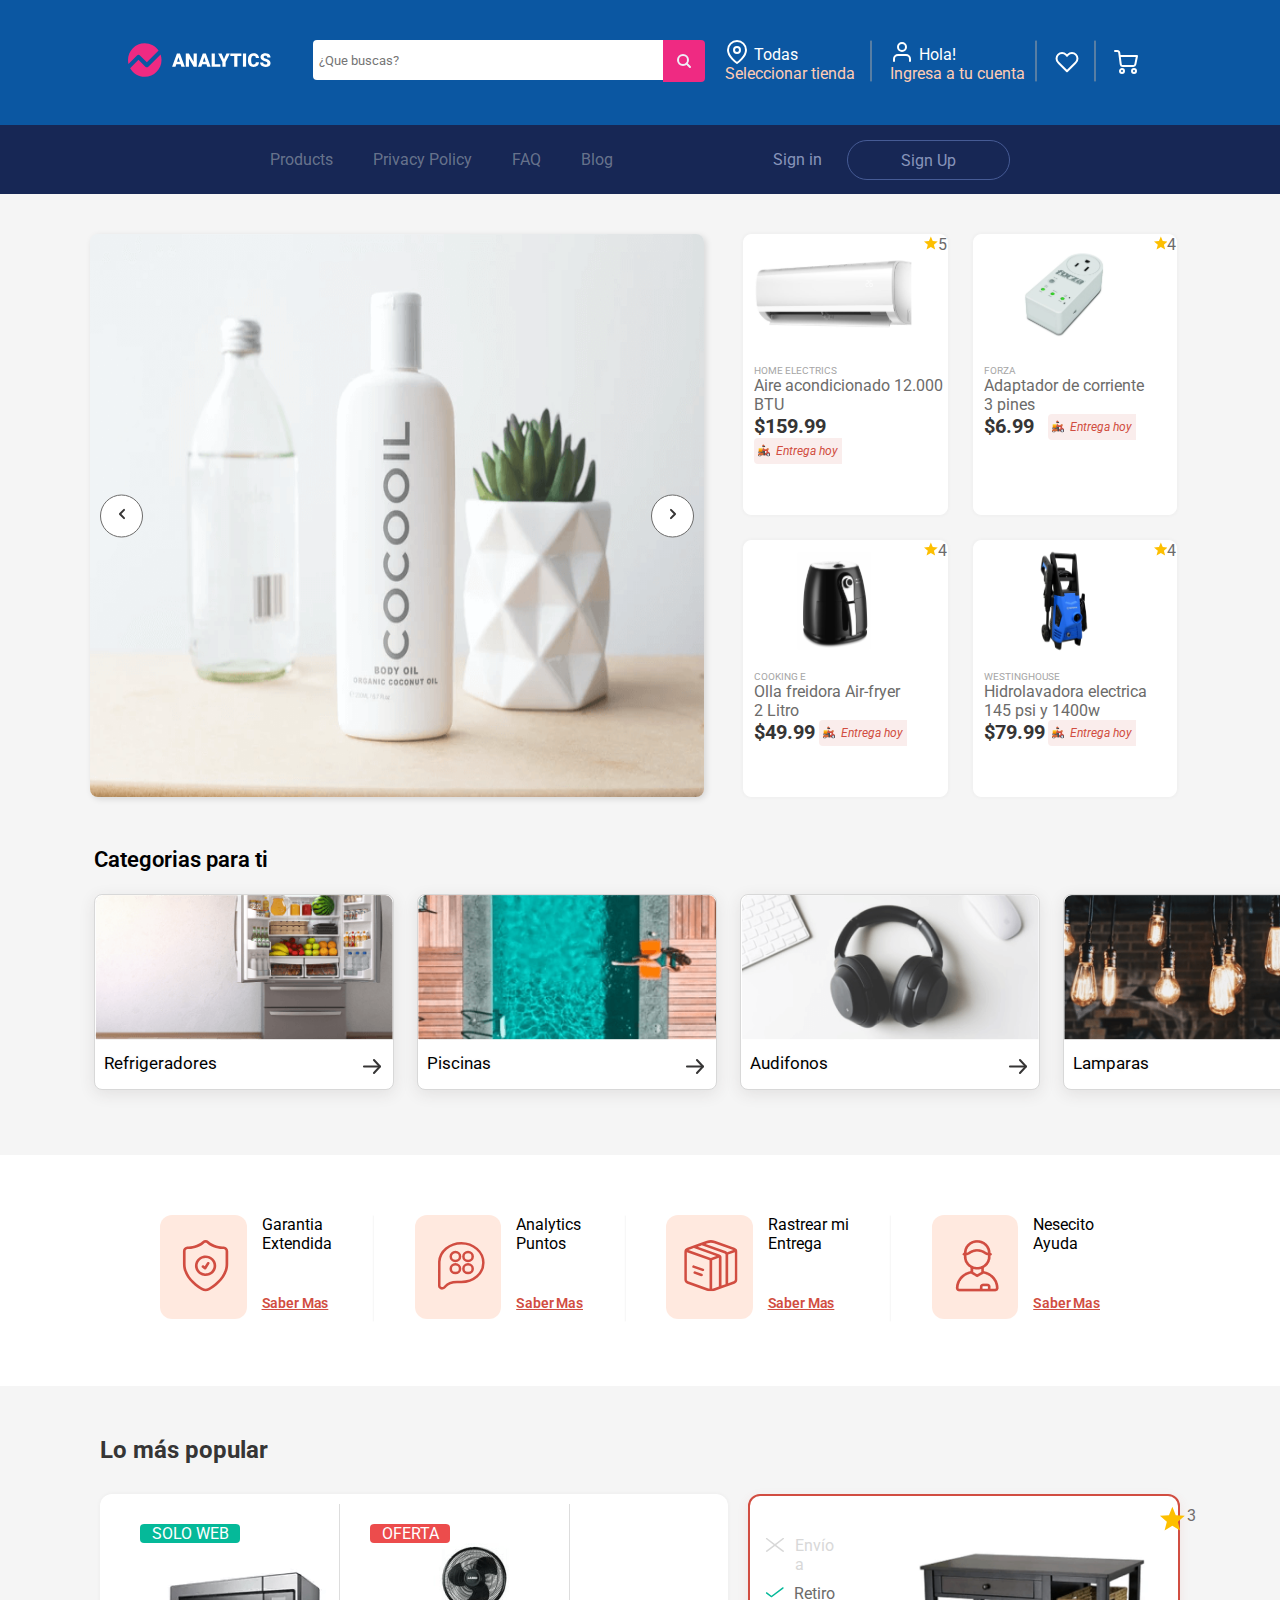
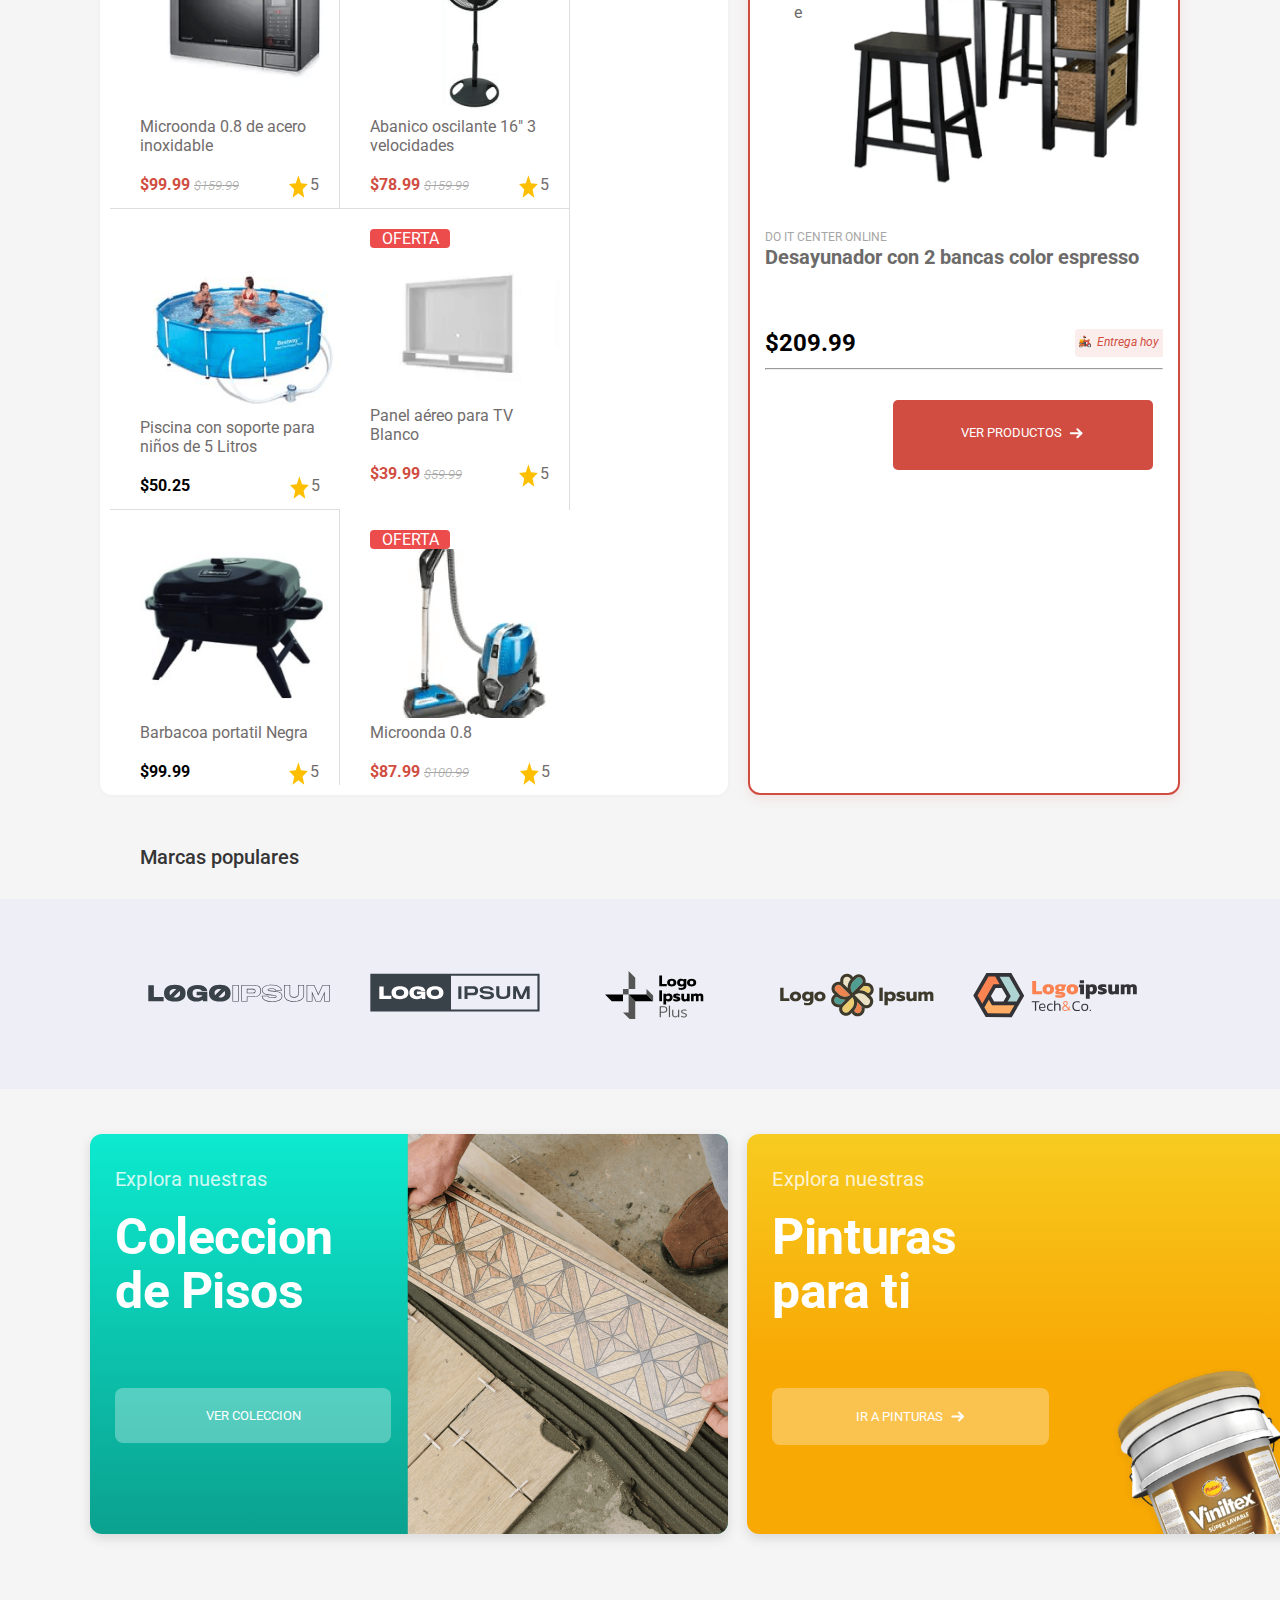
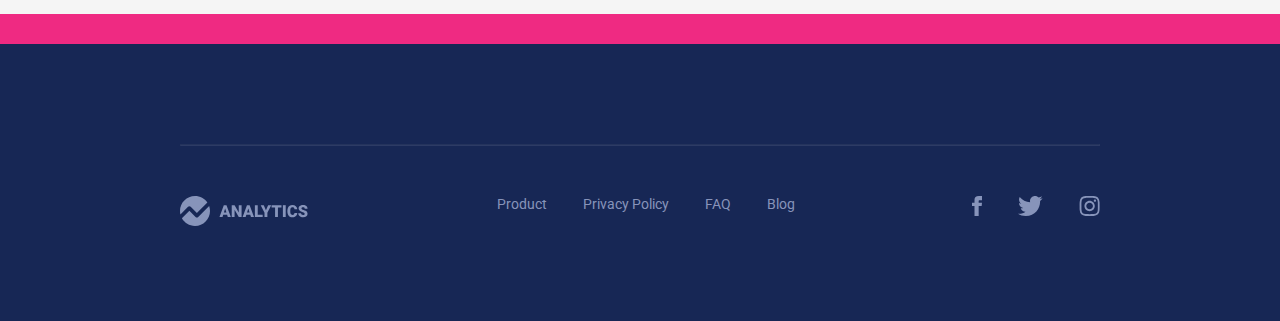
==== index.html @ 8c1a5547 "Create section cart in view Cart Page" ====
<!DOCTYPE html>
<html lang="es">

<head>
  <meta charset="UTF-8">
  <meta name="viewport" content="width=device-width, initial-scale=1.0">
  <title>ANALYTICS</title>
  <link rel="stylesheet" href="./stylesheets/main.css">
  <link rel="stylesheet" href="./stylesheets/home.css">
  <link rel="stylesheet" href="https://cdn.jsdelivr.net/npm/bootstrap-icons@1.11.1/font/bootstrap-icons.css">
</head>

<body>
  <header class="header">
    <div class="container">
      <div class="header__container">
        <div class="header__title">
          <a href="index.html"><svg xmlns="http://www.w3.org/2000/svg" href="index.html" width="185" height="40"
              viewBox="0 0 185 40" fill="none" class="icon-title">
              <path
                d="M36.5083 8.70613C32.9048 3.44887 26.8551 0 20 0C8.9543 0 0 8.9543 0 20C0 21.607 0.189533 23.1697 0.547447 24.667L10.7322 14.4822C11.7085 13.5059 13.2915 13.5059 14.2678 14.4822L22.5 22.7145L36.5083 8.70613Z"
                fill="#EF2A82" />
              <path
                d="M38.8854 13.4001L24.2678 28.0178C23.2915 28.9941 21.7085 28.9941 20.7322 28.0178L12.5 19.7855L2.53418 29.7514C5.9555 35.8662 12.495 40 20 40C31.0457 40 40 31.0457 40 20C40 17.6874 39.6075 15.4664 38.8854 13.4001Z"
                fill="#EF2A82" />
              <path
                d="M62.8084 25.056H57.6022L56.6931 28H52.6342L58.414 12.2408H61.9858L67.8089 28H63.7284L62.8084 25.056ZM58.5114 22.1228H61.8992L60.1999 16.6569L58.5114 22.1228Z"
                fill="white" />
              <path d="M82.1284 28H78.351L72.7661 18.1938V28H68.967V12.2408H72.7661L78.3402 22.047V12.2408H82.1284V28Z"
                fill="white" />
              <path
                d="M93.6772 25.056H88.4711L87.5619 28H83.503L89.2828 12.2408H92.8546L98.6777 28H94.5972L93.6772 25.056ZM89.3802 22.1228H92.768L91.0687 16.6569L89.3802 22.1228Z"
                fill="white" />
              <path d="M103.635 25.0776H110.248V28H99.8358V12.2408H103.635V25.0776Z" fill="white" />
              <path
                d="M114.588 19.0813L117.489 12.2408H121.591L116.515 22.3392V28H112.662V22.3392L107.596 12.2408H111.677L114.588 19.0813Z"
                fill="white" />
              <path d="M135.305 15.174H130.575V28H126.776V15.174H122.132V12.2408H135.305V15.174Z" fill="white" />
              <path d="M140.965 28H137.177V12.2408H140.965V28Z" fill="white" />
              <path
                d="M156.356 22.6639C156.306 23.7607 156.01 24.7312 155.469 25.5755C154.928 26.4125 154.166 27.0619 153.185 27.5237C152.211 27.9855 151.096 28.2164 149.841 28.2164C147.77 28.2164 146.139 27.5418 144.948 26.1924C143.758 24.8431 143.163 22.9381 143.163 20.4776V19.6983C143.163 18.1541 143.43 16.8048 143.963 15.6503C144.505 14.4885 145.28 13.5938 146.291 12.966C147.301 12.331 148.47 12.0135 149.797 12.0135C151.71 12.0135 153.246 12.5186 154.408 13.5288C155.57 14.5318 156.23 15.9173 156.389 17.6851H152.601C152.572 16.7254 152.33 16.0363 151.876 15.6178C151.421 15.1993 150.728 14.99 149.797 14.99C148.852 14.99 148.159 15.3436 147.719 16.0507C147.279 16.7579 147.048 17.8871 147.027 19.4385V20.5533C147.027 22.2346 147.236 23.436 147.654 24.1576C148.08 24.8792 148.809 25.24 149.841 25.24C150.714 25.24 151.381 25.0343 151.843 24.623C152.305 24.2117 152.55 23.5587 152.579 22.6639H156.356Z"
                fill="white" />
              <path
                d="M166.282 23.8112C166.282 23.2556 166.083 22.8227 165.686 22.5124C165.297 22.2021 164.608 21.881 163.619 21.5491C162.631 21.2172 161.822 20.8961 161.195 20.5858C159.153 19.5828 158.132 18.2046 158.132 16.4512C158.132 15.5781 158.384 14.8096 158.889 14.1458C159.401 13.4747 160.123 12.9552 161.054 12.5872C161.985 12.212 163.031 12.0244 164.193 12.0244C165.326 12.0244 166.339 12.2264 167.234 12.6305C168.136 13.0346 168.836 13.6118 169.334 14.3623C169.832 15.1055 170.081 15.9569 170.081 16.9166H166.292C166.292 16.2744 166.094 15.7765 165.697 15.423C165.308 15.0694 164.777 14.8926 164.106 14.8926C163.428 14.8926 162.89 15.0441 162.493 15.3472C162.104 15.6431 161.909 16.0219 161.909 16.4837C161.909 16.8878 162.125 17.2558 162.558 17.5877C162.991 17.9124 163.753 18.2515 164.842 18.6051C165.932 18.9515 166.826 19.3267 167.526 19.7308C169.229 20.7121 170.081 22.065 170.081 23.7896C170.081 25.1678 169.561 26.2502 168.522 27.0367C167.483 27.8232 166.058 28.2164 164.247 28.2164C162.97 28.2164 161.812 27.9891 160.772 27.5345C159.741 27.0727 158.961 26.445 158.435 25.6512C157.915 24.8503 157.655 23.9303 157.655 22.8912H161.465C161.465 23.7355 161.682 24.3596 162.115 24.7637C162.555 25.1606 163.266 25.359 164.247 25.359C164.875 25.359 165.369 25.2255 165.73 24.9585C166.098 24.6843 166.282 24.3019 166.282 23.8112Z"
                fill="white" />
            </svg>
          </a>
        </div>
        <form action="" method="post">
          <div class="header__seeker-container">
            <div class="header__input-container">
              <input type="text" class="header__input" placeholder="  ¿Que buscas?">
            </div>
            <button type="submit" class="header__seeker-button-container">
              <svg width="16" height="16" viewBox="0 0 16 16" class="card__star-icon" fill="none"
                xmlns="http://www.w3.org/2000/svg">
                <g id="feather-icon / search">
                  <path id="Oval" fill-rule="evenodd" clip-rule="evenodd"
                    d="M7 12C9.76142 12 12 9.76142 12 7C12 4.23858 9.76142 2 7 2C4.23858 2 2 4.23858 2 7C2 9.76142 4.23858 12 7 12Z"
                    stroke="#EEEEF7" stroke-width="2" stroke-linecap="round" stroke-linejoin="round" />
                  <path id="Shape" d="M14.0001 14L10.5334 10.5333" stroke="#EEEEF7" stroke-width="2"
                    stroke-linecap="round" stroke-linejoin="round" />
                </g>
              </svg>
            </button>
          </div>
        </form>
        <div class="header__link-text">
          <svg xmlns="http://www.w3.org/2000/svg" class="icon-link" width="24" height="24" viewBox="0 0 24 24"
            fill="none">
            <path fill-rule="evenodd" clip-rule="evenodd"
              d="M21 10C21 17 12 23 12 23C12 23 3 17 3 10C3 5.02944 7.02944 1 12 1C16.9706 1 21 5.02944 21 10V10Z"
              stroke="white" stroke-width="2" stroke-linecap="round" stroke-linejoin="round" />
            <path fill-rule="evenodd" clip-rule="evenodd"
              d="M12 13C13.6569 13 15 11.6569 15 10C15 8.34315 13.6569 7 12 7C10.3431 7 9 8.34315 9 10C9 11.6569 10.3431 13 12 13Z"
              stroke="white" stroke-width="2" stroke-linecap="round" stroke-linejoin="round" />
          </svg>
          <a href="index.html" class="link-text__short">Todas</a>
          <a href="index.html" class="link-text__long">Seleccionar tienda</a>
        </div>
        <div class="link-separator">
          <svg xmlns="http://www.w3.org/2000/svg" width="2" height="42" viewBox="0 0 2 42" fill="none">
            <path d="M1 1V41" stroke="#A6A6A6" stroke-linecap="round" />
          </svg>
        </div>
        <div class="header__link-text">
          <svg xmlns="http://www.w3.org/2000/svg" class="icon-link" width="24" height="24" viewBox="0 0 24 24"
            fill="none">
            <path d="M20 21V19C20 16.7909 18.2091 15 16 15H8C5.79086 15 4 16.7909 4 19V21" stroke="white"
              stroke-width="2" stroke-linecap="round" stroke-linejoin="round" />
            <path fill-rule="evenodd" clip-rule="evenodd"
              d="M12 11C14.2091 11 16 9.20914 16 7C16 4.79086 14.2091 3 12 3C9.79086 3 8 4.79086 8 7C8 9.20914 9.79086 11 12 11Z"
              stroke="white" stroke-width="2" stroke-linecap="round" stroke-linejoin="round" />
          </svg>
          <a href="index.html" class="link-text__short">Hola!</a>
          <a href="index.html" class="link-text__long">Ingresa a tu cuenta</a>
        </div>
        <div class="link-separator">
          <svg xmlns="http://www.w3.org/2000/svg" width="2" height="42" viewBox="0 0 2 42" fill="none">
            <path d="M1 1V41" stroke="#A6A6A6" stroke-linecap="round" />
          </svg>
        </div>
        <div class="header__link-icon">
          <a href="./product.html">
            <svg xmlns="http://www.w3.org/2000/svg" class="icon-link" width="24" height="24" viewBox="0 0 24 24"
              fill="none">
              <path fill-rule="evenodd" clip-rule="evenodd"
                d="M20.84 4.60999C19.8085 3.57799 18.4091 2.99817 16.95 2.99817C15.4909 2.99817 14.0915 3.57799 13.06 4.60999L12 5.66999L10.94 4.60999C8.79161 2.46161 5.30838 2.46161 3.16 4.60999C1.01161 6.75838 1.01161 10.2416 3.16 12.39L4.22 13.45L12 21.23L19.78 13.45L20.84 12.39C21.872 11.3585 22.4518 9.95913 22.4518 8.49999C22.4518 7.04086 21.872 5.64152 20.84 4.60999Z"
                stroke="white" stroke-width="2" stroke-linecap="round" stroke-linejoin="round" />
            </svg>
          </a> 
        </div>
        <div class="link-separator">
          <svg xmlns="http://www.w3.org/2000/svg" width="2" height="42" viewBox="0 0 2 42" fill="none">
            <path d="M1 1V41" stroke="#A6A6A6" stroke-linecap="round" />
          </svg>
        </div>
        <div class="header__link-icon">
          <a href="./cart.html">
            <svg xmlns="http://www.w3.org/2000/svg" class="icon-link" width="24" height="24" viewBox="0 0 24 24"
            fill="none">
              <path fill-rule="evenodd" clip-rule="evenodd"
                d="M8 23C9.10457 23 10 22.1046 10 21C10 19.8954 9.10457 19 8 19C6.89543 19 6 19.8954 6 21C6 22.1046 6.89543 23 8 23Z"
                stroke="white" stroke-width="2" stroke-linecap="round" stroke-linejoin="round" />
              <path fill-rule="evenodd" clip-rule="evenodd"
                d="M20 23C21.1046 23 22 22.1046 22 21C22 19.8954 21.1046 19 20 19C18.8954 19 18 19.8954 18 21C18 22.1046 18.8954 23 20 23Z"
                stroke="white" stroke-width="2" stroke-linecap="round" stroke-linejoin="round" />
              <path
                d="M5.67 6H23L21.32 14.39C21.1313 15.3402 20.2886 16.0186 19.32 16H8.75C7.73948 16.0086 6.88134 15.262 6.75 14.26L5.23 2.74C5.09962 1.7456 4.25291 1.00152 3.25 1H1"
                stroke="white" stroke-width="2" stroke-linecap="round" stroke-linejoin="round" />
            </svg>
          </a>
        </div>
      </div>
    </div>
  </header>

  <input type="checkbox" id="menu-toggle" class="menu-toggle">

  <nav class="navbar">
    <label for="menu-toggle" class="navbar__menu-label">Ver Menú</label>
    <ul class="navbar__links">
      <li><a href="product.html">Products</a></li>
      <li><a href="index.html">Privacy Policy</a></li>
      <li><a href="index.html">FAQ</a></li>
      <li><a href="index.html">Blog</a></li>
    </ul>
    <div class="navbar__container-session">
      <a href="index.html" class="navbar__session-links">Sign in</a>
      <a href="index.html" class="navbar__session-links link-button">Sign Up</a>
    </div>
  </nav>

  <section class="products">
    <div class="container">
      <div class="products__container">
        <input type="radio" id="products__slider-first-item" class="products__slider-first-item" name="slider" checked>
        <input type="radio" id="products__slider-second-item" class="products__slider-second-item" name="slider">
        <ul class="products__slider-container">
          <li class="slider__img-container slider__img-item--1">
            <img src="./img/ed3d0addf0a75f481e660befafcb25e7 2.jpg" alt="cocooil" class="products__img-slider">
          </li>
          <li class="slider__img-container slider__img-item--2">
            <img src="./img/image 27 (1).jpg" alt="desk" class="products__img-slider">
          </li>
          <label for="products__slider-first-item" class="products__slider-button products__slider-button--left"><svg
              width="24" height="17" viewBox="0 0 17 17" fill="none" xmlns="http://www.w3.org/2000/svg">
              <g id="feather-icon / chevron-left">
                <path id="Shape" d="M10.5476 12.5952L6.45236 8.49996L10.5476 4.40472" stroke="#363535" stroke-width="2"
                  stroke-linecap="round" stroke-linejoin="round" />
              </g>
            </svg></label>
          <label for="products__slider-second-item" class="products__slider-button products__slider-button--right "><svg
              width="24" height="17" viewBox="0 0 17 17" fill="none" xmlns="http://www.w3.org/2000/svg">
              <g id="feather-icon / chevron-right">
                <path id="Shape" d="M6.45236 12.5952L10.5476 8.49996L6.45236 4.40472" stroke="#363535" stroke-width="2"
                  stroke-linecap="round" stroke-linejoin="round" />
              </g>
            </svg></label>
        </ul>
        <div class="products__cards-container">
          <div class="products__card products__card--first products__card--first-column">
            <div class="products__card-img">
              <img src="./img/Rectangle 26 (2).svg" alt="air" width="180" class="img-air">
              <svg width="16" height="16" viewBox="0 0 16 16" class="card__star-icon" fill="none"
                xmlns="http://www.w3.org/2000/svg">
                <path id="Vector"
                  d="M16 6.17662L10.1875 5.80159L7.99375 0.298462L5.79997 5.80159L0 6.17662L4.44997 9.96409L2.98747 15.7016L7.99375 12.5328L13 15.7016L11.5375 9.96409L16 6.17662Z"
                  fill="#FDBF00" />
              </svg>
              <p class="card__star-text">5</p>
            </div>
            <div class="product__card-description ">
              <p class="product__card-title">HOME ELECTRICS</p>
              <p class="product__card-text">Aire acondicionado 12.000</p>
              <p class="product__card-text">BTU</p>
              <div class="products__information-container">
                <p class="product__card-price">$159.99</p>
                <div class="product__card-icon--entrega">
                  <svg width="12" height="13" viewBox="0 0 12 13" fill="none" xmlns="http://www.w3.org/2000/svg">
                    <g id="food-delivery 1" clip-path="url(#clip0_2747_617)">
                      <g id="Group">
                        <path id="Vector"
                          d="M5.29688 0.623047C4.7153 0.623047 4.24219 1.09616 4.24219 1.67773V2.05273L4.94531 2.4043H5.29688H5.64844L6.35156 2.05273V1.67773C6.35156 1.09616 5.87845 0.623047 5.29688 0.623047Z"
                          fill="#D56939" />
                        <path id="Vector_2"
                          d="M6.35156 2.05273V1.67773C6.35156 1.09616 5.87845 0.623047 5.29688 0.623047V2.4043H5.64844L6.35156 2.05273Z"
                          fill="#D14D41" />
                        <path id="Vector_3"
                          d="M0 11.2168C0.162914 12.0191 0.907406 12.623 1.75781 12.623C2.60822 12.623 3.37615 12.0191 3.53906 11.2168L2.77528 10.8652H0.488063L0 11.2168Z"
                          fill="#474F54" />
                        <path id="Vector_4"
                          d="M1.75781 11.9199C1.17623 11.9199 0.703125 11.4468 0.703125 10.8652C0.703125 10.2837 1.17623 9.81055 1.75781 9.81055C2.33939 9.81055 2.83594 10.2837 2.83594 10.8652C2.83594 11.4468 2.33939 11.9199 1.75781 11.9199Z"
                          fill="#F2F9FF" />
                        <path id="Vector_5"
                          d="M3.53906 4.88867H1.40625L0.703125 5.5918V7.70117L1.40625 8.05273H3.53906L4.59375 7.70117V5.80273L4.24219 5.5918L3.53906 4.88867Z"
                          fill="#FF9100" />
                        <path id="Vector_6"
                          d="M0.703125 4.18555V5.5918H4.24219L4.59375 5.4098L4.24219 5.24023V4.18555H0.703125Z"
                          fill="#F3D230" />
                        <path id="Vector_7"
                          d="M5.64844 11.2168H0V10.8652C0 9.50609 1.12523 8.4043 2.48438 8.4043L3.07031 8.05273H6.35156V10.6309L5.64844 11.2168Z"
                          fill="#D56939" />
                        <path id="Vector_8" d="M0 7.70117H4.94531V8.4043H0V7.70117Z" fill="#32393F" />
                        <path id="Vector_9"
                          d="M7.40625 9.48005V10.8019L7.05469 11.2168H5.64844V8.4043H4.94531C4.55859 8.4043 4.24219 8.08789 4.24219 7.70117V5.94336H6.35156V6.99805C6.73828 6.99805 7.05469 7.31445 7.05469 7.70117V9.10742L7.40625 9.48005Z"
                          fill="#575F64" />
                        <path id="Vector_10"
                          d="M7.40625 9.48005V10.8019L7.05469 11.2168H5.64844V8.4043H5.29688V5.94336H6.35156V6.99805C6.73828 6.99805 7.05469 7.31445 7.05469 7.70117V9.10742L7.40625 9.48005Z"
                          fill="#474F54" />
                        <g id="Group_2">
                          <path id="Vector_11"
                            d="M6.35156 5.5918V5.24023C6.35156 4.65866 5.87845 4.18555 5.29688 4.18555C4.7153 4.18555 4.24219 4.65866 4.24219 5.24023V5.94336C4.24219 6.52585 4.71438 6.99805 5.29688 6.99805H8.13281C8.7153 6.99805 9.1875 6.52585 9.1875 5.94336V5.5918H6.35156Z"
                            fill="#D56939" />
                          <path id="Vector_12"
                            d="M9.1875 5.94336V5.5918H6.35156V5.24023C6.35156 4.65866 5.87845 4.18555 5.29688 4.18555V6.99805H8.13281C8.7153 6.99805 9.1875 6.52585 9.1875 5.94336Z"
                            fill="#D14D41" />
                        </g>
                        <path id="Vector_13"
                          d="M5.64844 2.4043H5.29688H4.94531L4.24219 2.75586V3.10742C4.24219 3.689 4.7153 4.18555 5.29688 4.18555C5.87845 4.18555 6.35156 3.689 6.35156 3.10742V2.75586L5.64844 2.4043Z"
                          fill="#FFE1BA" />
                        <path id="Vector_14"
                          d="M6.35156 3.10742V2.75586L5.64844 2.4043H5.29688V4.18555C5.87845 4.18555 6.35156 3.689 6.35156 3.10742Z"
                          fill="#FFBFAB" />
                        <path id="Vector_15" d="M5.29688 2.05273H4.24219V2.75586H5.29688H7.05469V2.05273H5.29688Z"
                          fill="#474F54" />
                        <path id="Vector_16" d="M5.29688 2.05273H7.05469V2.75586H5.29688V2.05273Z" fill="#32393F" />
                        <path id="Vector_17"
                          d="M10.1564 7.77978C10.1176 7.50615 10.0406 6.96713 9.8872 5.89355L8.48438 5.24023V8.05273C8.48438 8.60734 8.0066 9.10742 7.40625 9.10742H7.05469V11.2168H7.75781H11.2969L12 10.8652V10.1621C12 9.03739 11.2241 8.05686 10.1564 7.77978Z"
                          fill="#D14D41" />
                        <g id="Group_3">
                          <path id="Vector_18"
                            d="M10.5938 6.29492H9.53906C8.95748 6.29492 8.48438 5.82181 8.48438 5.24023C8.48438 4.65866 8.95748 4.18555 9.53906 4.18555H10.5938V6.29492Z"
                            fill="#D56939" />
                        </g>
                        <path id="Vector_19"
                          d="M10.3478 9.1181L10.2456 9.50876L9.65145 9.21689C8.9734 9.4609 8.48438 10.1042 8.48438 10.8652C8.48438 11.8344 9.27298 12.623 10.2422 12.623C11.2114 12.623 12 11.8344 12 10.8652C12 9.93221 11.267 9.17398 10.3478 9.1181Z"
                          fill="#32393F" />
                        <g id="Group_4">
                          <path id="Vector_20"
                            d="M10.2422 9.81055C9.66061 9.81055 9.1875 10.2837 9.1875 10.8652C9.1875 11.4468 9.66061 11.9199 10.2422 11.9199C10.8238 11.9199 11.2969 11.4468 11.2969 10.8652C11.2969 10.2837 10.8238 9.81055 10.2422 9.81055Z"
                            fill="#DFE7F4" />
                        </g>
                        <path id="Vector_21"
                          d="M10.5903 10.8155L10.3478 9.11811C10.3121 9.11595 10.2783 9.10742 10.2421 9.10742C10.034 9.10742 9.83689 9.15017 9.65143 9.2169L9.89403 10.915L10.5903 10.8155Z"
                          fill="#C7CFE1" />
                      </g>
                    </g>
                    <defs>
                      <clipPath id="clip0_2747_617">
                        <rect width="12" height="12" fill="white" transform="translate(0 0.623047)" />
                      </clipPath>
                    </defs>
                  </svg>
                  <p class="icon__entrega-text">Entrega hoy</p>
                </div>
              </div>
            </div>
          </div>
          <div class="products__card products__card--first">
            <div class="products__card-img">
              <img src="./img/Rectangle 26.svg" alt="air" width="180">
              <svg width="16" height="16" viewBox="0 0 16 16" class="card__star-icon" fill="none"
                xmlns="http://www.w3.org/2000/svg">
                <path id="Vector"
                  d="M16 6.17662L10.1875 5.80159L7.99375 0.298462L5.79997 5.80159L0 6.17662L4.44997 9.96409L2.98747 15.7016L7.99375 12.5328L13 15.7016L11.5375 9.96409L16 6.17662Z"
                  fill="#FDBF00" />
              </svg>
              <p class="card__star-text">4</p>
            </div>
            <div class="product__card-description">
              <p class="product__card-title">FORZA</p>
              <p class="product__card-text">Adaptador de corriente</p>
              <p class="product__card-text">3 pines</p>
              <div class="products__information-container">
                <p class="product__card-price">$6.99</p>
                <div class="product__card-icon--entrega">
                  <svg width="12" height="13" viewBox="0 0 12 13" fill="none" xmlns="http://www.w3.org/2000/svg">
                    <g id="food-delivery 1" clip-path="url(#clip0_2747_617)">
                      <g id="Group">
                        <path id="Vector"
                          d="M5.29688 0.623047C4.7153 0.623047 4.24219 1.09616 4.24219 1.67773V2.05273L4.94531 2.4043H5.29688H5.64844L6.35156 2.05273V1.67773C6.35156 1.09616 5.87845 0.623047 5.29688 0.623047Z"
                          fill="#D56939" />
                        <path id="Vector_2"
                          d="M6.35156 2.05273V1.67773C6.35156 1.09616 5.87845 0.623047 5.29688 0.623047V2.4043H5.64844L6.35156 2.05273Z"
                          fill="#D14D41" />
                        <path id="Vector_3"
                          d="M0 11.2168C0.162914 12.0191 0.907406 12.623 1.75781 12.623C2.60822 12.623 3.37615 12.0191 3.53906 11.2168L2.77528 10.8652H0.488063L0 11.2168Z"
                          fill="#474F54" />
                        <path id="Vector_4"
                          d="M1.75781 11.9199C1.17623 11.9199 0.703125 11.4468 0.703125 10.8652C0.703125 10.2837 1.17623 9.81055 1.75781 9.81055C2.33939 9.81055 2.83594 10.2837 2.83594 10.8652C2.83594 11.4468 2.33939 11.9199 1.75781 11.9199Z"
                          fill="#F2F9FF" />
                        <path id="Vector_5"
                          d="M3.53906 4.88867H1.40625L0.703125 5.5918V7.70117L1.40625 8.05273H3.53906L4.59375 7.70117V5.80273L4.24219 5.5918L3.53906 4.88867Z"
                          fill="#FF9100" />
                        <path id="Vector_6"
                          d="M0.703125 4.18555V5.5918H4.24219L4.59375 5.4098L4.24219 5.24023V4.18555H0.703125Z"
                          fill="#F3D230" />
                        <path id="Vector_7"
                          d="M5.64844 11.2168H0V10.8652C0 9.50609 1.12523 8.4043 2.48438 8.4043L3.07031 8.05273H6.35156V10.6309L5.64844 11.2168Z"
                          fill="#D56939" />
                        <path id="Vector_8" d="M0 7.70117H4.94531V8.4043H0V7.70117Z" fill="#32393F" />
                        <path id="Vector_9"
                          d="M7.40625 9.48005V10.8019L7.05469 11.2168H5.64844V8.4043H4.94531C4.55859 8.4043 4.24219 8.08789 4.24219 7.70117V5.94336H6.35156V6.99805C6.73828 6.99805 7.05469 7.31445 7.05469 7.70117V9.10742L7.40625 9.48005Z"
                          fill="#575F64" />
                        <path id="Vector_10"
                          d="M7.40625 9.48005V10.8019L7.05469 11.2168H5.64844V8.4043H5.29688V5.94336H6.35156V6.99805C6.73828 6.99805 7.05469 7.31445 7.05469 7.70117V9.10742L7.40625 9.48005Z"
                          fill="#474F54" />
                        <g id="Group_2">
                          <path id="Vector_11"
                            d="M6.35156 5.5918V5.24023C6.35156 4.65866 5.87845 4.18555 5.29688 4.18555C4.7153 4.18555 4.24219 4.65866 4.24219 5.24023V5.94336C4.24219 6.52585 4.71438 6.99805 5.29688 6.99805H8.13281C8.7153 6.99805 9.1875 6.52585 9.1875 5.94336V5.5918H6.35156Z"
                            fill="#D56939" />
                          <path id="Vector_12"
                            d="M9.1875 5.94336V5.5918H6.35156V5.24023C6.35156 4.65866 5.87845 4.18555 5.29688 4.18555V6.99805H8.13281C8.7153 6.99805 9.1875 6.52585 9.1875 5.94336Z"
                            fill="#D14D41" />
                        </g>
                        <path id="Vector_13"
                          d="M5.64844 2.4043H5.29688H4.94531L4.24219 2.75586V3.10742C4.24219 3.689 4.7153 4.18555 5.29688 4.18555C5.87845 4.18555 6.35156 3.689 6.35156 3.10742V2.75586L5.64844 2.4043Z"
                          fill="#FFE1BA" />
                        <path id="Vector_14"
                          d="M6.35156 3.10742V2.75586L5.64844 2.4043H5.29688V4.18555C5.87845 4.18555 6.35156 3.689 6.35156 3.10742Z"
                          fill="#FFBFAB" />
                        <path id="Vector_15" d="M5.29688 2.05273H4.24219V2.75586H5.29688H7.05469V2.05273H5.29688Z"
                          fill="#474F54" />
                        <path id="Vector_16" d="M5.29688 2.05273H7.05469V2.75586H5.29688V2.05273Z" fill="#32393F" />
                        <path id="Vector_17"
                          d="M10.1564 7.77978C10.1176 7.50615 10.0406 6.96713 9.8872 5.89355L8.48438 5.24023V8.05273C8.48438 8.60734 8.0066 9.10742 7.40625 9.10742H7.05469V11.2168H7.75781H11.2969L12 10.8652V10.1621C12 9.03739 11.2241 8.05686 10.1564 7.77978Z"
                          fill="#D14D41" />
                        <g id="Group_3">
                          <path id="Vector_18"
                            d="M10.5938 6.29492H9.53906C8.95748 6.29492 8.48438 5.82181 8.48438 5.24023C8.48438 4.65866 8.95748 4.18555 9.53906 4.18555H10.5938V6.29492Z"
                            fill="#D56939" />
                        </g>
                        <path id="Vector_19"
                          d="M10.3478 9.1181L10.2456 9.50876L9.65145 9.21689C8.9734 9.4609 8.48438 10.1042 8.48438 10.8652C8.48438 11.8344 9.27298 12.623 10.2422 12.623C11.2114 12.623 12 11.8344 12 10.8652C12 9.93221 11.267 9.17398 10.3478 9.1181Z"
                          fill="#32393F" />
                        <g id="Group_4">
                          <path id="Vector_20"
                            d="M10.2422 9.81055C9.66061 9.81055 9.1875 10.2837 9.1875 10.8652C9.1875 11.4468 9.66061 11.9199 10.2422 11.9199C10.8238 11.9199 11.2969 11.4468 11.2969 10.8652C11.2969 10.2837 10.8238 9.81055 10.2422 9.81055Z"
                            fill="#DFE7F4" />
                        </g>
                        <path id="Vector_21"
                          d="M10.5903 10.8155L10.3478 9.11811C10.3121 9.11595 10.2783 9.10742 10.2421 9.10742C10.034 9.10742 9.83689 9.15017 9.65143 9.2169L9.89403 10.915L10.5903 10.8155Z"
                          fill="#C7CFE1" />
                      </g>
                    </g>
                    <defs>
                      <clipPath id="clip0_2747_617">
                        <rect width="12" height="12" fill="white" transform="translate(0 0.623047)" />
                      </clipPath>
                    </defs>
                  </svg>
                  <p class="icon__entrega-text">Entrega hoy</p>
                </div>
              </div>
            </div>
          </div>
          <div class="products__card products__card--first-column">
            <div class="products__card-img">
              <img src="./img/Rectangle 26 (1).svg" alt="air" width="180">
              <svg width="16" height="16" class="start" viewBox="0 0 16 16" fill="none"
                xmlns="http://www.w3.org/2000/svg">
                <path id="Vector"
                  d="M16 6.17662L10.1875 5.80159L7.99375 0.298462L5.79997 5.80159L0 6.17662L4.44997 9.96409L2.98747 15.7016L7.99375 12.5328L13 15.7016L11.5375 9.96409L16 6.17662Z"
                  fill="#FDBF00" />
              </svg>
              <p class="card__star-text">4</p>
            </div>
            <div class="product__card-description">
              <p class="product__card-title">COOKING E</p>
              <p class="product__card-text">Olla freidora Air-fryer</p>
              <p class="product__card-text">2 Litro</p>
              <div class="products__information-container">
                <p class="product__card-price">$49.99</p>
                <div class="product__card-icon--entrega">
                  <svg width="12" height="13" viewBox="0 0 12 13" fill="none" xmlns="http://www.w3.org/2000/svg">
                    <g id="food-delivery 1" clip-path="url(#clip0_2747_617)">
                      <g id="Group">
                        <path id="Vector"
                          d="M5.29688 0.623047C4.7153 0.623047 4.24219 1.09616 4.24219 1.67773V2.05273L4.94531 2.4043H5.29688H5.64844L6.35156 2.05273V1.67773C6.35156 1.09616 5.87845 0.623047 5.29688 0.623047Z"
                          fill="#D56939" />
                        <path id="Vector_2"
                          d="M6.35156 2.05273V1.67773C6.35156 1.09616 5.87845 0.623047 5.29688 0.623047V2.4043H5.64844L6.35156 2.05273Z"
                          fill="#D14D41" />
                        <path id="Vector_3"
                          d="M0 11.2168C0.162914 12.0191 0.907406 12.623 1.75781 12.623C2.60822 12.623 3.37615 12.0191 3.53906 11.2168L2.77528 10.8652H0.488063L0 11.2168Z"
                          fill="#474F54" />
                        <path id="Vector_4"
                          d="M1.75781 11.9199C1.17623 11.9199 0.703125 11.4468 0.703125 10.8652C0.703125 10.2837 1.17623 9.81055 1.75781 9.81055C2.33939 9.81055 2.83594 10.2837 2.83594 10.8652C2.83594 11.4468 2.33939 11.9199 1.75781 11.9199Z"
                          fill="#F2F9FF" />
                        <path id="Vector_5"
                          d="M3.53906 4.88867H1.40625L0.703125 5.5918V7.70117L1.40625 8.05273H3.53906L4.59375 7.70117V5.80273L4.24219 5.5918L3.53906 4.88867Z"
                          fill="#FF9100" />
                        <path id="Vector_6"
                          d="M0.703125 4.18555V5.5918H4.24219L4.59375 5.4098L4.24219 5.24023V4.18555H0.703125Z"
                          fill="#F3D230" />
                        <path id="Vector_7"
                          d="M5.64844 11.2168H0V10.8652C0 9.50609 1.12523 8.4043 2.48438 8.4043L3.07031 8.05273H6.35156V10.6309L5.64844 11.2168Z"
                          fill="#D56939" />
                        <path id="Vector_8" d="M0 7.70117H4.94531V8.4043H0V7.70117Z" fill="#32393F" />
                        <path id="Vector_9"
                          d="M7.40625 9.48005V10.8019L7.05469 11.2168H5.64844V8.4043H4.94531C4.55859 8.4043 4.24219 8.08789 4.24219 7.70117V5.94336H6.35156V6.99805C6.73828 6.99805 7.05469 7.31445 7.05469 7.70117V9.10742L7.40625 9.48005Z"
                          fill="#575F64" />
                        <path id="Vector_10"
                          d="M7.40625 9.48005V10.8019L7.05469 11.2168H5.64844V8.4043H5.29688V5.94336H6.35156V6.99805C6.73828 6.99805 7.05469 7.31445 7.05469 7.70117V9.10742L7.40625 9.48005Z"
                          fill="#474F54" />
                        <g id="Group_2">
                          <path id="Vector_11"
                            d="M6.35156 5.5918V5.24023C6.35156 4.65866 5.87845 4.18555 5.29688 4.18555C4.7153 4.18555 4.24219 4.65866 4.24219 5.24023V5.94336C4.24219 6.52585 4.71438 6.99805 5.29688 6.99805H8.13281C8.7153 6.99805 9.1875 6.52585 9.1875 5.94336V5.5918H6.35156Z"
                            fill="#D56939" />
                          <path id="Vector_12"
                            d="M9.1875 5.94336V5.5918H6.35156V5.24023C6.35156 4.65866 5.87845 4.18555 5.29688 4.18555V6.99805H8.13281C8.7153 6.99805 9.1875 6.52585 9.1875 5.94336Z"
                            fill="#D14D41" />
                        </g>
                        <path id="Vector_13"
                          d="M5.64844 2.4043H5.29688H4.94531L4.24219 2.75586V3.10742C4.24219 3.689 4.7153 4.18555 5.29688 4.18555C5.87845 4.18555 6.35156 3.689 6.35156 3.10742V2.75586L5.64844 2.4043Z"
                          fill="#FFE1BA" />
                        <path id="Vector_14"
                          d="M6.35156 3.10742V2.75586L5.64844 2.4043H5.29688V4.18555C5.87845 4.18555 6.35156 3.689 6.35156 3.10742Z"
                          fill="#FFBFAB" />
                        <path id="Vector_15" d="M5.29688 2.05273H4.24219V2.75586H5.29688H7.05469V2.05273H5.29688Z"
                          fill="#474F54" />
                        <path id="Vector_16" d="M5.29688 2.05273H7.05469V2.75586H5.29688V2.05273Z" fill="#32393F" />
                        <path id="Vector_17"
                          d="M10.1564 7.77978C10.1176 7.50615 10.0406 6.96713 9.8872 5.89355L8.48438 5.24023V8.05273C8.48438 8.60734 8.0066 9.10742 7.40625 9.10742H7.05469V11.2168H7.75781H11.2969L12 10.8652V10.1621C12 9.03739 11.2241 8.05686 10.1564 7.77978Z"
                          fill="#D14D41" />
                        <g id="Group_3">
                          <path id="Vector_18"
                            d="M10.5938 6.29492H9.53906C8.95748 6.29492 8.48438 5.82181 8.48438 5.24023C8.48438 4.65866 8.95748 4.18555 9.53906 4.18555H10.5938V6.29492Z"
                            fill="#D56939" />
                        </g>
                        <path id="Vector_19"
                          d="M10.3478 9.1181L10.2456 9.50876L9.65145 9.21689C8.9734 9.4609 8.48438 10.1042 8.48438 10.8652C8.48438 11.8344 9.27298 12.623 10.2422 12.623C11.2114 12.623 12 11.8344 12 10.8652C12 9.93221 11.267 9.17398 10.3478 9.1181Z"
                          fill="#32393F" />
                        <g id="Group_4">
                          <path id="Vector_20"
                            d="M10.2422 9.81055C9.66061 9.81055 9.1875 10.2837 9.1875 10.8652C9.1875 11.4468 9.66061 11.9199 10.2422 11.9199C10.8238 11.9199 11.2969 11.4468 11.2969 10.8652C11.2969 10.2837 10.8238 9.81055 10.2422 9.81055Z"
                            fill="#DFE7F4" />
                        </g>
                        <path id="Vector_21"
                          d="M10.5903 10.8155L10.3478 9.11811C10.3121 9.11595 10.2783 9.10742 10.2421 9.10742C10.034 9.10742 9.83689 9.15017 9.65143 9.2169L9.89403 10.915L10.5903 10.8155Z"
                          fill="#C7CFE1" />
                      </g>
                    </g>
                    <defs>
                      <clipPath id="clip0_2747_617">
                        <rect width="12" height="12" fill="white" transform="translate(0 0.623047)" />
                      </clipPath>
                    </defs>
                  </svg>
                  <p class="icon__entrega-text">Entrega hoy</p>
                </div>
              </div>
            </div>
          </div>
          <div class="products__card">
            <div class="products__card-img">
              <img src="./img/Rectangle 26 (3).svg" alt="air" width="180">
              <svg width="16" height="16" viewBox="0 0 16 16" class="card__star-icon" fill="none"
                xmlns="http://www.w3.org/2000/svg">
                <path id="Vector"
                  d="M16 6.17662L10.1875 5.80159L7.99375 0.298462L5.79997 5.80159L0 6.17662L4.44997 9.96409L2.98747 15.7016L7.99375 12.5328L13 15.7016L11.5375 9.96409L16 6.17662Z"
                  fill="#FDBF00" />
              </svg>
              <p class="card__star-text">4</p>
            </div>
            <div class="product__card-description">
              <p class="product__card-title">WESTINGHOUSE</p>
              <p class="product__card-text">Hidrolavadora electrica</p>
              <p class="product__card-text">145 psi y 1400w</p>
              <div class="products__information-container">
                <p class="product__card-price">$79.99</p>
                <div class="product__card-icon--entrega">
                  <svg width="12" height="13" viewBox="0 0 12 13" fill="none" xmlns="http://www.w3.org/2000/svg">
                    <g id="food-delivery 1" clip-path="url(#clip0_2747_617)">
                      <g id="Group">
                        <path id="Vector"
                          d="M5.29688 0.623047C4.7153 0.623047 4.24219 1.09616 4.24219 1.67773V2.05273L4.94531 2.4043H5.29688H5.64844L6.35156 2.05273V1.67773C6.35156 1.09616 5.87845 0.623047 5.29688 0.623047Z"
                          fill="#D56939" />
                        <path id="Vector_2"
                          d="M6.35156 2.05273V1.67773C6.35156 1.09616 5.87845 0.623047 5.29688 0.623047V2.4043H5.64844L6.35156 2.05273Z"
                          fill="#D14D41" />
                        <path id="Vector_3"
                          d="M0 11.2168C0.162914 12.0191 0.907406 12.623 1.75781 12.623C2.60822 12.623 3.37615 12.0191 3.53906 11.2168L2.77528 10.8652H0.488063L0 11.2168Z"
                          fill="#474F54" />
                        <path id="Vector_4"
                          d="M1.75781 11.9199C1.17623 11.9199 0.703125 11.4468 0.703125 10.8652C0.703125 10.2837 1.17623 9.81055 1.75781 9.81055C2.33939 9.81055 2.83594 10.2837 2.83594 10.8652C2.83594 11.4468 2.33939 11.9199 1.75781 11.9199Z"
                          fill="#F2F9FF" />
                        <path id="Vector_5"
                          d="M3.53906 4.88867H1.40625L0.703125 5.5918V7.70117L1.40625 8.05273H3.53906L4.59375 7.70117V5.80273L4.24219 5.5918L3.53906 4.88867Z"
                          fill="#FF9100" />
                        <path id="Vector_6"
                          d="M0.703125 4.18555V5.5918H4.24219L4.59375 5.4098L4.24219 5.24023V4.18555H0.703125Z"
                          fill="#F3D230" />
                        <path id="Vector_7"
                          d="M5.64844 11.2168H0V10.8652C0 9.50609 1.12523 8.4043 2.48438 8.4043L3.07031 8.05273H6.35156V10.6309L5.64844 11.2168Z"
                          fill="#D56939" />
                        <path id="Vector_8" d="M0 7.70117H4.94531V8.4043H0V7.70117Z" fill="#32393F" />
                        <path id="Vector_9"
                          d="M7.40625 9.48005V10.8019L7.05469 11.2168H5.64844V8.4043H4.94531C4.55859 8.4043 4.24219 8.08789 4.24219 7.70117V5.94336H6.35156V6.99805C6.73828 6.99805 7.05469 7.31445 7.05469 7.70117V9.10742L7.40625 9.48005Z"
                          fill="#575F64" />
                        <path id="Vector_10"
                          d="M7.40625 9.48005V10.8019L7.05469 11.2168H5.64844V8.4043H5.29688V5.94336H6.35156V6.99805C6.73828 6.99805 7.05469 7.31445 7.05469 7.70117V9.10742L7.40625 9.48005Z"
                          fill="#474F54" />
                        <g id="Group_2">
                          <path id="Vector_11"
                            d="M6.35156 5.5918V5.24023C6.35156 4.65866 5.87845 4.18555 5.29688 4.18555C4.7153 4.18555 4.24219 4.65866 4.24219 5.24023V5.94336C4.24219 6.52585 4.71438 6.99805 5.29688 6.99805H8.13281C8.7153 6.99805 9.1875 6.52585 9.1875 5.94336V5.5918H6.35156Z"
                            fill="#D56939" />
                          <path id="Vector_12"
                            d="M9.1875 5.94336V5.5918H6.35156V5.24023C6.35156 4.65866 5.87845 4.18555 5.29688 4.18555V6.99805H8.13281C8.7153 6.99805 9.1875 6.52585 9.1875 5.94336Z"
                            fill="#D14D41" />
                        </g>
                        <path id="Vector_13"
                          d="M5.64844 2.4043H5.29688H4.94531L4.24219 2.75586V3.10742C4.24219 3.689 4.7153 4.18555 5.29688 4.18555C5.87845 4.18555 6.35156 3.689 6.35156 3.10742V2.75586L5.64844 2.4043Z"
                          fill="#FFE1BA" />
                        <path id="Vector_14"
                          d="M6.35156 3.10742V2.75586L5.64844 2.4043H5.29688V4.18555C5.87845 4.18555 6.35156 3.689 6.35156 3.10742Z"
                          fill="#FFBFAB" />
                        <path id="Vector_15" d="M5.29688 2.05273H4.24219V2.75586H5.29688H7.05469V2.05273H5.29688Z"
                          fill="#474F54" />
                        <path id="Vector_16" d="M5.29688 2.05273H7.05469V2.75586H5.29688V2.05273Z" fill="#32393F" />
                        <path id="Vector_17"
                          d="M10.1564 7.77978C10.1176 7.50615 10.0406 6.96713 9.8872 5.89355L8.48438 5.24023V8.05273C8.48438 8.60734 8.0066 9.10742 7.40625 9.10742H7.05469V11.2168H7.75781H11.2969L12 10.8652V10.1621C12 9.03739 11.2241 8.05686 10.1564 7.77978Z"
                          fill="#D14D41" />
                        <g id="Group_3">
                          <path id="Vector_18"
                            d="M10.5938 6.29492H9.53906C8.95748 6.29492 8.48438 5.82181 8.48438 5.24023C8.48438 4.65866 8.95748 4.18555 9.53906 4.18555H10.5938V6.29492Z"
                            fill="#D56939" />
                        </g>
                        <path id="Vector_19"
                          d="M10.3478 9.1181L10.2456 9.50876L9.65145 9.21689C8.9734 9.4609 8.48438 10.1042 8.48438 10.8652C8.48438 11.8344 9.27298 12.623 10.2422 12.623C11.2114 12.623 12 11.8344 12 10.8652C12 9.93221 11.267 9.17398 10.3478 9.1181Z"
                          fill="#32393F" />
                        <g id="Group_4">
                          <path id="Vector_20"
                            d="M10.2422 9.81055C9.66061 9.81055 9.1875 10.2837 9.1875 10.8652C9.1875 11.4468 9.66061 11.9199 10.2422 11.9199C10.8238 11.9199 11.2969 11.4468 11.2969 10.8652C11.2969 10.2837 10.8238 9.81055 10.2422 9.81055Z"
                            fill="#DFE7F4" />
                        </g>
                        <path id="Vector_21"
                          d="M10.5903 10.8155L10.3478 9.11811C10.3121 9.11595 10.2783 9.10742 10.2421 9.10742C10.034 9.10742 9.83689 9.15017 9.65143 9.2169L9.89403 10.915L10.5903 10.8155Z"
                          fill="#C7CFE1" />
                      </g>
                    </g>
                    <defs>
                      <clipPath id="clip0_2747_617">
                        <rect width="12" height="12" fill="white" transform="translate(0 0.623047)" />
                      </clipPath>
                    </defs>
                  </svg>
                  <p class="icon__entrega-text">Entrega hoy</p>
                </div>
              </div>
            </div>
          </div>
        </div>
      </div>
    </div>
  </section>

  <section class="categories">
    <div class="container">
      <p class="categories__title">Categorias para ti</p>
      <div class="categories__container">
        <div class="categories__card">
          <img class="categories__card-img" src="./img/Rectangle 651 (4).jpg" alt="Refrigeradores">
          <div class="categories__card-text">
            <p>Refrigeradores</p>
            <svg width="25" height="27" viewBox="0 0 25 27" fill="none" xmlns="http://www.w3.org/2000/svg">
              <g id="feather-icon / arrow-right">
                <path id="Shape" d="M4.95648 13.4746H20.9565" stroke="#363535" stroke-width="2" stroke-linecap="round"
                  stroke-linejoin="round" />
                <path id="Shape_2" d="M14.9565 6.96555L20.9565 13.4746L14.9565 19.9836" stroke="#363535" stroke-width="2"
                  stroke-linecap="round" stroke-linejoin="round" />
              </g>
            </svg>
          </div>
        </div>

        <div class="categories__card">
          <img class="categories__card-img" src="./img/Rectangle 651 (1) (1).jpg" alt="Piscinas">
          <div class="categories__card-text">
            <p>Piscinas</p>
            <svg width="25" height="27" viewBox="0 0 25 27" fill="none" xmlns="http://www.w3.org/2000/svg">
              <g id="feather-icon / arrow-right">
                <path id="Shape" d="M4.95648 13.4746H20.9565" stroke="#363535" stroke-width="2" stroke-linecap="round"
                  stroke-linejoin="round" />
                <path id="Shape_2" d="M14.9565 6.96555L20.9565 13.4746L14.9565 19.9836" stroke="#363535" stroke-width="2"
                  stroke-linecap="round" stroke-linejoin="round" />
              </g>
            </svg>
          </div>
        </div>

        <div class="categories__card">
          <img class="categories__card-img" src="./img/Rectangle 651 (2) (1).jpg" alt="Audifonos">
          <div class="categories__card-text">
            <p>Audifonos</p>
            <svg width="25" height="27" viewBox="0 0 25 27" fill="none" xmlns="http://www.w3.org/2000/svg">
              <g id="feather-icon / arrow-right">
                <path id="Shape" d="M4.95648 13.4746H20.9565" stroke="#363535" stroke-width="2" stroke-linecap="round"
                  stroke-linejoin="round" />
                <path id="Shape_2" d="M14.9565 6.96555L20.9565 13.4746L14.9565 19.9836" stroke="#363535" stroke-width="2"
                  stroke-linecap="round" stroke-linejoin="round" />
              </g>
            </svg>
          </div>
        </div>

        <div class="categories__card">

          <img class="categories__card-img" src="./img/Rectangle 651 (3) (1).jpg" alt="">

          <div class="categories__card-text">

            <p>Lamparas</p>
            <svg width="25" height="27" viewBox="0 0 25 27" fill="none" xmlns="http://www.w3.org/2000/svg">
              <g id="feather-icon / arrow-right">
                <path id="Shape" d="M4.95648 13.4746H20.9565" stroke="#363535" stroke-width="2" stroke-linecap="round"
                  stroke-linejoin="round" />
                <path id="Shape_2" d="M14.9565 6.96555L20.9565 13.4746L14.9565 19.9836" stroke="#363535" stroke-width="2"
                  stroke-linecap="round" stroke-linejoin="round" />
              </g>
            </svg>
          </div>
        </div>
      </div>
    </div> 
  </section>

  <section class="information">
    <div class="container">
      <div class="information__container">
        <div class="information__card">
          <div class="information__card-icon">
            <svg width="55" height="52" viewBox="0 0 47 52" fill="none" xmlns="http://www.w3.org/2000/svg">
              <g id="Group 775">
                <path id="Vector"
                  d="M23.5862 51.33C22.189 51.3297 20.8184 50.9631 19.622 50.2696C14.002 47.0244 0.936646 37.9649 0.936646 23.9426V11.1817C0.936646 8.67274 2.90572 6.63296 5.42013 6.53692C9.05125 6.39887 15.8275 5.53654 20.4483 1.28392C22.1489 -0.281673 25.0276 -0.281673 26.724 1.28392C31.3407 5.53354 38.1211 6.39887 41.7522 6.53692C44.2666 6.63696 46.2357 8.67274 46.2357 11.1817V23.9436C46.2357 37.9639 33.1682 47.0254 27.5503 50.2706C26.3536 50.9635 24.9832 51.3297 23.5862 51.33ZM23.5862 2.66645C23.1086 2.65829 22.6459 2.82576 22.2925 3.13463C17.041 7.96947 9.53624 8.94484 5.52525 9.0969C4.446 9.13792 3.60405 10.0543 3.60405 11.1817V23.9436C3.60405 36.6554 15.7671 45.0516 20.9979 48.0758C21.7802 48.529 22.6764 48.7685 23.5898 48.7685C24.5032 48.7685 25.3994 48.529 26.1817 48.0758C31.4083 45.0546 43.5683 36.6554 43.5683 23.9436V11.1817C43.5683 10.0533 42.7232 9.13792 41.6439 9.0959C37.6361 8.94484 30.1313 7.96947 24.8798 3.13463C24.5264 2.82576 24.0637 2.65829 23.5862 2.66645Z"
                  fill="#D14D41" />
                <path id="Vector_2"
                  d="M23.5859 18.0353C25.1669 18.0353 26.7124 18.4859 28.0269 19.3302C29.3415 20.1745 30.3661 21.3745 30.9712 22.7785C31.5762 24.1825 31.7346 25.7274 31.4262 27.2179C31.1179 28.7084 30.3566 30.0776 29.2388 31.1522C28.1209 32.2269 26.6966 32.9588 25.146 33.2554C23.5955 33.552 21.9882 33.3999 20.5275 32.8185C19.0668 32.2371 17.8182 31.2524 16.9397 29.9889C16.0612 28.7254 15.5922 27.2399 15.592 25.7202C15.5942 23.6829 16.4371 21.7296 17.9357 20.2888C19.4344 18.8481 21.4663 18.0377 23.5859 18.0353ZM23.5859 15.4743C21.4777 15.4743 19.4168 16.0752 17.6639 17.2011C15.911 18.3269 14.5448 19.9271 13.7381 21.7993C12.9313 23.6715 12.7202 25.7316 13.1315 27.7191C13.5428 29.7066 14.558 31.5322 16.0487 32.9652C17.5394 34.3981 19.4387 35.3739 21.5064 35.7692C23.5741 36.1646 25.7173 35.9617 27.665 35.1862C29.6127 34.4107 31.2774 33.0975 32.4487 31.4125C33.6199 29.7276 34.2451 27.7467 34.2451 25.7202C34.2452 24.3746 33.9696 23.0422 33.434 21.799C32.8984 20.5558 32.1133 19.4261 31.1234 18.4746C30.1336 17.5231 28.9585 16.7683 27.6652 16.2533C26.3719 15.7384 24.9858 15.4733 23.5859 15.4733V15.4743Z"
                  fill="#D14D41" />
                <path id="Vector_3"
                  d="M23.0533 29.5616C22.741 29.5608 22.439 29.4546 22.1999 29.2615L20.0685 27.5569C19.934 27.4492 19.823 27.3172 19.7417 27.1683C19.6604 27.0194 19.6103 26.8565 19.5945 26.689C19.5786 26.5215 19.5973 26.3527 19.6493 26.1921C19.7013 26.0315 19.7858 25.8824 19.8978 25.7532C20.0098 25.624 20.1472 25.5173 20.3021 25.4391C20.457 25.3609 20.6264 25.3128 20.8007 25.2976C20.9749 25.2824 21.1506 25.3003 21.3176 25.3503C21.4847 25.4003 21.6398 25.4815 21.7742 25.5891L22.7109 26.3394L25.1046 22.499C25.1946 22.3545 25.3134 22.2284 25.4542 22.128C25.5949 22.0277 25.7549 21.9549 25.9248 21.9139C26.0948 21.873 26.2716 21.8646 26.4449 21.8893C26.6183 21.914 26.7849 21.9712 26.9352 22.0578C27.0856 22.1444 27.2167 22.2586 27.3211 22.3938C27.4256 22.5291 27.5012 22.6829 27.5439 22.8463C27.5865 23.0097 27.5952 23.1795 27.5695 23.3462C27.5438 23.5128 27.4843 23.673 27.3942 23.8175L24.1971 28.9404C24.0977 29.0982 23.9641 29.2336 23.8053 29.3372C23.6465 29.4408 23.4663 29.5102 23.277 29.5406C23.2032 29.5539 23.1284 29.5609 23.0533 29.5616Z"
                  fill="#D14D41" />
              </g>
            </svg>
          </div>
          <div class="information__card-text">
            <p class="information__card-title">Garantia <br> Extendida</p>
            <a href="" class="information__card-link">Saber Mas</a>
          </div>
        </div>
        <div class="separation-line">
          <svg xmlns="http://www.w3.org/2000/svg" width="2" height="107" viewBox="0 0 2 107" fill="none">
            <path d="M1.27325 1L1.27326 106" stroke="#F5F5F5" stroke-linecap="round" />
          </svg>
        </div>
        <div class="information__card">
          <div class="information__card-icon">
            <svg width="55" height="52" viewBox="0 0 55 52" fill="none" xmlns="http://www.w3.org/2000/svg">
              <g id="Doit Puntos">
                <path id="Subtract"
                  d="M6.29855 21.6264L6.29611 21.665L6.29606 21.7036L6.26328 45.9508V45.9525C6.26328 46.7435 6.7595 47.2783 7.12421 47.5608C7.51395 47.8628 7.9841 48.0671 8.42238 48.1933L8.76829 46.9921L8.42238 48.1933C9.40334 48.4758 10.2797 48.2155 10.9543 47.7928C11.5994 47.3887 12.1105 46.8105 12.4883 46.3083C15.3399 42.5175 20.5929 41.6156 26.0715 41.9493C26.7987 41.9936 27.5552 41.9995 28.3418 41.9576C40.3126 41.942 50.3519 33.7441 50.3519 22.7454C50.3519 11.7697 40.332 3.12801 28.3076 3.12801C16.6912 3.12801 6.95856 11.1833 6.29855 21.6264ZM39.7028 16.5329C39.7028 18.9292 37.6675 20.9552 35.0517 20.9552C32.4359 20.9552 30.4006 18.9292 30.4006 16.5329C30.4006 14.1367 32.4359 12.1107 35.0517 12.1107C37.6675 12.1107 39.7028 14.1367 39.7028 16.5329ZM39.7028 28.6878C39.7028 31.084 37.6675 33.1101 35.0517 33.1101C32.4359 33.1101 30.4006 31.084 30.4006 28.6878C30.4006 26.2916 32.4359 24.2655 35.0517 24.2655C37.6675 24.2655 39.7028 26.2916 39.7028 28.6878ZM27.0576 16.5329C27.0576 18.9291 25.0223 20.9552 22.4065 20.9552C19.7907 20.9552 17.7554 18.9291 17.7554 16.5329C17.7554 14.1366 19.7907 12.1106 22.4065 12.1106C25.0223 12.1106 27.0576 14.1366 27.0576 16.5329ZM27.0576 28.6878C27.0576 31.084 25.0223 33.1101 22.4065 33.1101C19.7907 33.1101 17.7554 31.084 17.7554 28.6878C17.7554 26.2916 19.7907 24.2655 22.4065 24.2655C25.0223 24.2655 27.0576 26.2916 27.0576 28.6878Z"
                  stroke="#D14D41" stroke-width="2.5" />
              </g>
            </svg>
          </div>

          <div class="information__card-text">
            <p class="information__card-title">Analytics <br> Puntos</p>
            <a href="" class="information__card-link">Saber Mas</a>
          </div>
        </div>
        <div class="separation-line">
          <svg xmlns="http://www.w3.org/2000/svg" width="2" height="107" viewBox="0 0 2 107" fill="none">
            <path d="M1.27325 1L1.27326 106" stroke="#F5F5F5" stroke-linecap="round" />
          </svg>
        </div>

        <div class="information__card">
          <div class="information__card-icon">
            <svg xmlns="http://www.w3.org/2000/svg" width="54" height="52" viewBox="0 0 54 52" fill="none">
              <g clip-path="url(#clip0_320_2170)">
                <path
                  d="M50.461 7.72764L30.916 0.810003C28.2925 -0.118837 25.4104 -0.118837 22.7869 0.810003L17.7383 2.59468L6.03728 6.73926L3.24395 7.72764C2.3498 8.04667 1.5783 8.62052 1.03263 9.37243C0.486961 10.1243 0.193128 11.0185 0.19043 11.9352V39.5037C0.192837 40.4206 0.486419 41.3148 1.03191 42.0669C1.5774 42.819 2.34879 43.3931 3.24291 43.7123L22.7879 50.629C25.4115 51.5578 28.2935 51.5578 30.9171 50.629L37.7277 48.2171L44.1802 45.9312L50.4579 43.7083C51.3522 43.3892 52.1238 42.8153 52.6695 42.0631C53.2152 41.311 53.5089 40.4167 53.5114 39.4997V11.9352C53.509 11.0188 53.2156 10.125 52.6705 9.37308C52.1254 8.62121 51.3546 8.04716 50.461 7.72764ZM23.709 3.21092C25.7373 2.49266 27.9656 2.49266 29.994 3.21092L49.2278 10.0225L43.205 12.1553C42.7523 11.6411 42.169 11.2479 41.5118 11.0139L21.5942 3.9602L23.709 3.21092ZM37.5164 45.564V17.2763C37.5148 16.6549 37.3158 16.0488 36.9461 15.5391C36.5763 15.0294 36.0534 14.6404 35.4474 14.4242L13.747 6.73926L16.8692 5.63884L17.7383 5.33073L40.5897 13.4148C40.8606 13.5117 41.0943 13.6857 41.2596 13.9136C41.4249 14.1415 41.514 14.4125 41.5149 14.6903V44.1475L37.5164 45.564ZM32.2638 16.0288L26.852 17.9465L4.47618 10.0225L9.888 8.10478L32.2638 16.0288ZM4.16396 41.3064C3.78121 41.1699 3.45092 40.9243 3.21717 40.6026C2.98342 40.2808 2.85733 39.8982 2.85575 39.5057V12.1803L25.5178 20.2064V48.6702C24.9006 48.583 24.2945 48.4348 23.709 48.2281L4.16396 41.3064ZM29.995 48.2281C29.4091 48.4349 28.8027 48.5831 28.1852 48.6702V20.2064L34.8459 17.8465V46.5084L29.995 48.2281ZM49.54 41.3064L44.1833 43.2072V14.6963C44.1833 14.6456 44.1833 14.5949 44.1833 14.5442L50.8524 12.1823V39.5037C50.8509 39.897 50.7244 40.2804 50.4898 40.6026C50.2553 40.9248 49.9238 41.1704 49.54 41.3064ZM20.1049 30.3443C20.0446 30.5023 19.9524 30.6474 19.8337 30.7712C19.7149 30.8949 19.5719 30.9949 19.4129 31.0655C19.2538 31.136 19.0818 31.1757 18.9068 31.1822C18.7318 31.1888 18.5571 31.162 18.3929 31.1035L9.06165 27.8023C8.74835 27.6724 8.49879 27.4319 8.36436 27.1305C8.22993 26.829 8.22087 26.4895 8.33904 26.1818C8.45721 25.8741 8.69361 25.6217 8.99958 25.4765C9.30554 25.3313 9.65777 25.3044 9.98374 25.4014L19.315 28.7026C19.6458 28.8202 19.9146 29.0589 20.0627 29.3666C20.2107 29.6743 20.2259 30.0258 20.1049 30.3443ZM18.7717 35.4022C18.7114 35.5603 18.6192 35.7053 18.5005 35.8291C18.3817 35.9529 18.2387 36.0529 18.0797 36.1234C17.9206 36.194 17.7487 36.2336 17.5736 36.2402C17.3986 36.2467 17.224 36.2199 17.0597 36.1615L10.399 33.8006C10.226 33.7491 10.0657 33.6643 9.92792 33.5514C9.79014 33.4384 9.67773 33.2997 9.59757 33.1436C9.51741 32.9875 9.47117 32.8174 9.46168 32.6435C9.45218 32.4697 9.47963 32.2958 9.54235 32.1325C9.60506 31.9692 9.70173 31.8199 9.82646 31.6937C9.95118 31.5675 10.1013 31.4671 10.2678 31.3985C10.4342 31.3299 10.6135 31.2946 10.7946 31.2948C10.9757 31.295 11.1548 31.3307 11.3211 31.3997L17.9818 33.7606C18.3126 33.8781 18.5814 34.1169 18.7295 34.4246C18.8775 34.7322 18.8927 35.0838 18.7717 35.4022Z"
                  fill="#D14D41" />
              </g>
              <defs>
                <clipPath id="clip0_320_2170">
                  <rect width="53.2856" height="51.2195" fill="white" transform="translate(0.209198 0.109726)" />
                </clipPath>
              </defs>
            </svg>
          </div>
          <div class="information__card-text">
            <p class="information__card-title">Rastrear mi <br> Entrega</p>
            <a href="" class="information__card-link">Saber Mas</a>
          </div>
        </div>
        <div class="separation-line">
          <svg xmlns="http://www.w3.org/2000/svg" width="2" height="107" viewBox="0 0 2 107" fill="none">
            <path d="M1.27325 1L1.27326 106" stroke="#F5F5F5" stroke-linecap="round" />
          </svg>
        </div>

        <div class="information__card">
          <div class="information__card-icon">
            <img src="./img/Employee.png" width="54" height="52" alt="">
          </div>
          <div class="information__card-text">
            <p class="information__card-title">Nesecito <br> Ayuda</p>
            <a href="" class="information__card-link">Saber Mas</a>
          </div>
        </div>
      </div>
    </div>
  </section>

  <section class="featured">
    <div class="container">
      <p class="featured__title">Lo más popular</p>
      <div class="featured__container">
        <div class="featured__products">
          <div class="featured__product featured__product--line-bottom featured__product--line-left  line-responsive-right line-responsive-down">
            <div class="featured__product-info">
              <p>SOLO WEB</p>
            </div>
            <img class="featured__product-img" src="./img/Rectangle 431 (6).jpg" alt="">
            <p class="featured__product-description">Microonda 0.8 de acero inoxidable</p>
            <div class="featured__product-price">
              <p class="featured__product-sale-price">$99.99 <span
                  class="featured__product-original-price">$159.99</span></p>
              <div class="product__detail-punctuation">
                <svg xmlns="http://www.w3.org/2000/svg" width="19" height="23" viewBox="0 0 19 23" fill="none">
                  <path
                    d="M18.8148 8.90037L11.9797 8.3522L9.40006 0.308472L6.82034 8.3522L0 8.90037L5.23283 14.4364L3.51304 22.8227L9.40006 18.191L15.287 22.8227L13.5672 14.4364L18.8148 8.90037Z"
                    fill="#FDBF00" />
                </svg>
                <p class="product__detail-punctuation-number">5</p>
              </div>
            </div>
          </div>
          <div class="featured__product featured__product--line-bottom featured__product--line-left">
            <div class="featured__product-info featured__product-info--red">
              <p>OFERTA</p>
            </div>
            <img class="featured__product-img" src="./img/Rectangle 431 (1) (1).jpg" alt="">
            <p class="featured__product-description">Abanico oscilante 16" 3 velocidades</p>
            <div class="featured__product-price">
              <p class="featured__product-sale-price">$78.99 <span
                  class="featured__product-original-price">$159.99</span></p>
              <div class="product__detail-punctuation">
                <svg xmlns="http://www.w3.org/2000/svg" width="19" height="23" viewBox="0 0 19 23" fill="none">
                  <path
                    d="M18.8148 8.90037L11.9797 8.3522L9.40006 0.308472L6.82034 8.3522L0 8.90037L5.23283 14.4364L3.51304 22.8227L9.40006 18.191L15.287 22.8227L13.5672 14.4364L18.8148 8.90037Z"
                    fill="#FDBF00" />
                </svg>
                <p class="product__detail-punctuation-number">5</p>
              </div>
            </div>
          </div>
          <div class="featured__product featured__product--line-bottom featured__product--spaced-top line-responsive-right">
            <img class="featured__product-img" src="./img/Rectangle 431 (3) (1).jpg" alt="">
            <p class="featured__product-description">Piscina con soporte para niños de 5 Litros</p>
            <div class="featured__product-price">
              <p>$50.25</p>
              <div class="product__detail-punctuation">
                <svg xmlns="http://www.w3.org/2000/svg" width="19" height="23" viewBox="0 0 19 23" fill="none">
                  <path
                    d="M18.8148 8.90037L11.9797 8.3522L9.40006 0.308472L6.82034 8.3522L0 8.90037L5.23283 14.4364L3.51304 22.8227L9.40006 18.191L15.287 22.8227L13.5672 14.4364L18.8148 8.90037Z"
                    fill="#FDBF00" />
                </svg>
                <p class="product__detail-punctuation-number">5</p>
              </div>
            </div>
          </div>
          <div class="featured__product featured__product--line-left line-responsive-down">
            <div class="featured__product-info featured__product-info--red">
              <p>OFERTA</p>
            </div>
            <img class="featured__product-img" src="./img/Rectangle 431 (2) (1).jpg" width="190" alt="">
            <p class="featured__product-description">Panel aéreo para TV Blanco</p>
            <div class="featured__product-price">
              <p class="featured__product-sale-price">$39.99 <span
                  class="featured__product-original-price">$59.99</span></p>
              <div class="product__detail-punctuation">
                <svg xmlns="http://www.w3.org/2000/svg" width="19" height="23" viewBox="0 0 19 23" fill="none">
                  <path
                    d="M18.8148 8.90037L11.9797 8.3522L9.40006 0.308472L6.82034 8.3522L0 8.90037L5.23283 14.4364L3.51304 22.8227L9.40006 18.191L15.287 22.8227L13.5672 14.4364L18.8148 8.90037Z"
                    fill="#FDBF00" />
                </svg>
                <p class="product__detail-punctuation-number">5</p>
              </div>
            </div>
          </div>
          <div class="featured__product featured__product--line-left featured__product--spaced-top line-responsive-right">
            <img class="featured__product-img" src="./img/Rectangle 431 (4) (1).jpg" width="190" alt="">
            <p class="featured__product-description product--top-spacing">Barbacoa portatil Negra</p>
            <div class="featured__product-price">
              <p>$99.99</p>
              <div class="product__detail-punctuation">
                <svg xmlns="http://www.w3.org/2000/svg" width="19" height="23" viewBox="0 0 19 23" fill="none">
                  <path
                    d="M18.8148 8.90037L11.9797 8.3522L9.40006 0.308472L6.82034 8.3522L0 8.90037L5.23283 14.4364L3.51304 22.8227L9.40006 18.191L15.287 22.8227L13.5672 14.4364L18.8148 8.90037Z"
                    fill="#FDBF00" />
                </svg>
                <p>5</p>
              </div>
            </div>
          </div>
          <div class="featured__product ">
            <div class="featured__product-info featured__product-info--red">
              <p>OFERTA</p>
            </div>
            <img class="featured__product-img featured__product-img--spacing-boton" src="./img/Rectangle 431 (5) (1).jpg" alt="">
            <p class="featured__product-description featured__product-description--spacing-boton">Microonda 0.8</p>
            <div class="featured__product-price">
              <p class="featured__product-sale-price">$87.99 <span
                  class="featured__product-original-price">$100.99</span></p>
              <div class="product__detail-punctuation">
                <svg xmlns="http://www.w3.org/2000/svg" width="19" height="23" viewBox="0 0 19 23" fill="none">
                  <path
                    d="M18.8148 8.90037L11.9797 8.3522L9.40006 0.308472L6.82034 8.3522L0 8.90037L5.23283 14.4364L3.51304 22.8227L9.40006 18.191L15.287 22.8227L13.5672 14.4364L18.8148 8.90037Z"
                    fill="#FDBF00" />
                </svg>
                <p>5</p>
              </div>
            </div>
          </div>
        </div>

        <div class="featured__product-detail">
          <div class="featured__product-detail-container">
            <div class="featured__product-detail-info">
              <div class="product__detail-envio product__detail-envio--grey">
                <svg xmlns="http://www.w3.org/2000/svg" width="23" height="18" viewBox="0 0 23 18" fill="none">
                  <g clip-path="url(#clip0_305_2206)">
                    <path fill-rule="evenodd" clip-rule="evenodd"
                      d="M1.3535 16.9621C1.52586 17.0498 1.72849 17.0966 1.93577 17.0966C2.07342 17.0967 2.20974 17.0761 2.33691 17.036C2.46409 16.9959 2.57961 16.937 2.67683 16.8628L11.6182 10.0513L20.5595 16.8628C20.6567 16.937 20.7723 16.9959 20.8994 17.036C21.0266 17.0761 21.1629 17.0967 21.3006 17.0966C21.5078 17.0966 21.7105 17.0498 21.8828 16.9621C22.0552 16.8744 22.1895 16.7497 22.2689 16.6038C22.3482 16.4579 22.3689 16.2974 22.3285 16.1425C22.288 15.9876 22.1882 15.8454 22.0416 15.7337L13.1003 8.92225L22.0417 2.11074C22.2382 1.96101 22.3486 1.75794 22.3486 1.5462C22.3486 1.33445 22.2382 1.13138 22.0417 0.981658C21.8451 0.831933 21.5786 0.747818 21.3006 0.747818C21.0227 0.747818 20.7561 0.831933 20.5596 0.981658L11.6182 7.79318L2.67682 0.981658C2.48028 0.831933 2.21371 0.747818 1.93576 0.747818C1.65781 0.747818 1.39124 0.831933 1.1947 0.981658C0.998157 1.13138 0.887741 1.33445 0.887741 1.5462C0.887741 1.75794 0.998157 1.96101 1.1947 2.11074L10.1361 8.92225L1.19471 15.7337C1.04812 15.8454 0.94829 15.9876 0.907841 16.1425C0.867392 16.2974 0.888144 16.4579 0.967472 16.6038C1.0468 16.7497 1.18114 16.8744 1.3535 16.9621Z"
                      fill="#D8D8D8" />
                  </g>
                  <defs>
                    <clipPath id="clip0_305_2206">
                      <rect width="21.4606" height="16.3486" fill="white" transform="translate(0.887939 0.747925)" />
                    </clipPath>
                  </defs>
                </svg>
                <p>Envío a </p>
              </div>
              <div class="product__detail-envio">
                <svg xmlns="http://www.w3.org/2000/svg" width="23" height="17" viewBox="0 0 23 17" fill="none">
                  <g clip-path="url(#clip0_305_2201)">
                    <path
                      d="M22.0342 2.45994C21.6152 2.14069 20.9358 2.14069 20.5167 2.45994L7.6612 12.2535L2.71974 8.48907C2.30071 8.16982 1.62135 8.16985 1.20224 8.48907C0.783173 8.80829 0.783173 9.32583 1.20224 9.64508L6.90245 13.9875C7.32135 14.3067 8.00121 14.3065 8.41994 13.9875L22.0342 3.61599C22.4533 3.29677 22.4533 2.77919 22.0342 2.45994Z"
                      fill="#05B999" />
                  </g>
                  <defs>
                    <clipPath id="clip0_305_2201">
                      <rect width="21.4606" height="16.3489" fill="white" transform="translate(0.887939 0.0490723)" />
                    </clipPath>
                  </defs>
                </svg>
                <p>Retiro e</p>
              </div>
            </div>
            <img class="product__detail-img" src="./img/image 27 (1).jpg" width="320" alt="">
            <div class="product__detail-punctuation">
              <svg xmlns="http://www.w3.org/2000/svg" width="26" height="25" viewBox="0 0 26 25" fill="none">
                <path
                  d="M25.7755 9.78641L16.7581 9.20459L13.3547 0.667137L9.95134 9.20459L0.953369 9.78641L7.85697 15.6622L5.58808 24.5633L13.3547 19.6473L21.1213 24.5633L18.8524 15.6622L25.7755 9.78641Z"
                  fill="#FDBF00" />
              </svg>
              <p>3</p>
            </div>
          </div>
          <a href="index.html" class="product__detail-caption">DO IT CENTER ONLINE</a>
          <p class="product__detail-name">Desayunador con 2 bancas color espresso</p>
          <div class="product__detail-price">
            <p>$209.99</p>
            <div class="product__card-icon--entrega ">
              <svg width="12" height="13" viewBox="0 0 12 13" fill="none" xmlns="http://www.w3.org/2000/svg">
                <g id="food-delivery 1" clip-path="url(#clip0_2747_617)">
                  <g id="Group">
                    <path id="Vector"
                      d="M5.29688 0.623047C4.7153 0.623047 4.24219 1.09616 4.24219 1.67773V2.05273L4.94531 2.4043H5.29688H5.64844L6.35156 2.05273V1.67773C6.35156 1.09616 5.87845 0.623047 5.29688 0.623047Z"
                      fill="#D56939" />
                    <path id="Vector_2"
                      d="M6.35156 2.05273V1.67773C6.35156 1.09616 5.87845 0.623047 5.29688 0.623047V2.4043H5.64844L6.35156 2.05273Z"
                      fill="#D14D41" />
                    <path id="Vector_3"
                      d="M0 11.2168C0.162914 12.0191 0.907406 12.623 1.75781 12.623C2.60822 12.623 3.37615 12.0191 3.53906 11.2168L2.77528 10.8652H0.488063L0 11.2168Z"
                      fill="#474F54" />
                    <path id="Vector_4"
                      d="M1.75781 11.9199C1.17623 11.9199 0.703125 11.4468 0.703125 10.8652C0.703125 10.2837 1.17623 9.81055 1.75781 9.81055C2.33939 9.81055 2.83594 10.2837 2.83594 10.8652C2.83594 11.4468 2.33939 11.9199 1.75781 11.9199Z"
                      fill="#F2F9FF" />
                    <path id="Vector_5"
                      d="M3.53906 4.88867H1.40625L0.703125 5.5918V7.70117L1.40625 8.05273H3.53906L4.59375 7.70117V5.80273L4.24219 5.5918L3.53906 4.88867Z"
                      fill="#FF9100" />
                    <path id="Vector_6"
                      d="M0.703125 4.18555V5.5918H4.24219L4.59375 5.4098L4.24219 5.24023V4.18555H0.703125Z"
                      fill="#F3D230" />
                    <path id="Vector_7"
                      d="M5.64844 11.2168H0V10.8652C0 9.50609 1.12523 8.4043 2.48438 8.4043L3.07031 8.05273H6.35156V10.6309L5.64844 11.2168Z"
                      fill="#D56939" />
                    <path id="Vector_8" d="M0 7.70117H4.94531V8.4043H0V7.70117Z" fill="#32393F" />
                    <path id="Vector_9"
                      d="M7.40625 9.48005V10.8019L7.05469 11.2168H5.64844V8.4043H4.94531C4.55859 8.4043 4.24219 8.08789 4.24219 7.70117V5.94336H6.35156V6.99805C6.73828 6.99805 7.05469 7.31445 7.05469 7.70117V9.10742L7.40625 9.48005Z"
                      fill="#575F64" />
                    <path id="Vector_10"
                      d="M7.40625 9.48005V10.8019L7.05469 11.2168H5.64844V8.4043H5.29688V5.94336H6.35156V6.99805C6.73828 6.99805 7.05469 7.31445 7.05469 7.70117V9.10742L7.40625 9.48005Z"
                      fill="#474F54" />
                    <g id="Group_2">
                      <path id="Vector_11"
                        d="M6.35156 5.5918V5.24023C6.35156 4.65866 5.87845 4.18555 5.29688 4.18555C4.7153 4.18555 4.24219 4.65866 4.24219 5.24023V5.94336C4.24219 6.52585 4.71438 6.99805 5.29688 6.99805H8.13281C8.7153 6.99805 9.1875 6.52585 9.1875 5.94336V5.5918H6.35156Z"
                        fill="#D56939" />
                      <path id="Vector_12"
                        d="M9.1875 5.94336V5.5918H6.35156V5.24023C6.35156 4.65866 5.87845 4.18555 5.29688 4.18555V6.99805H8.13281C8.7153 6.99805 9.1875 6.52585 9.1875 5.94336Z"
                        fill="#D14D41" />
                    </g>
                    <path id="Vector_13"
                      d="M5.64844 2.4043H5.29688H4.94531L4.24219 2.75586V3.10742C4.24219 3.689 4.7153 4.18555 5.29688 4.18555C5.87845 4.18555 6.35156 3.689 6.35156 3.10742V2.75586L5.64844 2.4043Z"
                      fill="#FFE1BA" />
                    <path id="Vector_14"
                      d="M6.35156 3.10742V2.75586L5.64844 2.4043H5.29688V4.18555C5.87845 4.18555 6.35156 3.689 6.35156 3.10742Z"
                      fill="#FFBFAB" />
                    <path id="Vector_15" d="M5.29688 2.05273H4.24219V2.75586H5.29688H7.05469V2.05273H5.29688Z"
                      fill="#474F54" />
                    <path id="Vector_16" d="M5.29688 2.05273H7.05469V2.75586H5.29688V2.05273Z" fill="#32393F" />
                    <path id="Vector_17"
                      d="M10.1564 7.77978C10.1176 7.50615 10.0406 6.96713 9.8872 5.89355L8.48438 5.24023V8.05273C8.48438 8.60734 8.0066 9.10742 7.40625 9.10742H7.05469V11.2168H7.75781H11.2969L12 10.8652V10.1621C12 9.03739 11.2241 8.05686 10.1564 7.77978Z"
                      fill="#D14D41" />
                    <g id="Group_3">
                      <path id="Vector_18"
                        d="M10.5938 6.29492H9.53906C8.95748 6.29492 8.48438 5.82181 8.48438 5.24023C8.48438 4.65866 8.95748 4.18555 9.53906 4.18555H10.5938V6.29492Z"
                        fill="#D56939" />
                    </g>
                    <path id="Vector_19"
                      d="M10.3478 9.1181L10.2456 9.50876L9.65145 9.21689C8.9734 9.4609 8.48438 10.1042 8.48438 10.8652C8.48438 11.8344 9.27298 12.623 10.2422 12.623C11.2114 12.623 12 11.8344 12 10.8652C12 9.93221 11.267 9.17398 10.3478 9.1181Z"
                      fill="#32393F" />
                    <g id="Group_4">
                      <path id="Vector_20"
                        d="M10.2422 9.81055C9.66061 9.81055 9.1875 10.2837 9.1875 10.8652C9.1875 11.4468 9.66061 11.9199 10.2422 11.9199C10.8238 11.9199 11.2969 11.4468 11.2969 10.8652C11.2969 10.2837 10.8238 9.81055 10.2422 9.81055Z"
                        fill="#DFE7F4" />
                    </g>
                    <path id="Vector_21"
                      d="M10.5903 10.8155L10.3478 9.11811C10.3121 9.11595 10.2783 9.10742 10.2421 9.10742C10.034 9.10742 9.83689 9.15017 9.65143 9.2169L9.89403 10.915L10.5903 10.8155Z"
                      fill="#C7CFE1" />
                  </g>
                </g>
                <defs>
                  <clipPath id="clip0_2747_617">
                    <rect width="12" height="12" fill="white" transform="translate(0 0.623047)" />
                  </clipPath>
                </defs>
              </svg>
              <p class="icon__entrega-text">Entrega hoy</p>
            </div>
          </div>
          <hr>
          <div class="product__detail-container-button">
            <button class="product__detail-button" >
              VER PRODUCTOS <svg width="17" height="17" viewBox="0 0 17 17" fill="none" xmlns="http://www.w3.org/2000/svg">
                <g id="feather-icon / arrow-right">
                <path id="Shape" d="M2.72266 8.30835H13.3893" stroke="white" stroke-width="2" stroke-linecap="round" stroke-linejoin="round"/>
                <path id="Shape_2" d="M9.38916 4.30835L13.3892 8.30835L9.38916 12.3083" stroke="white" stroke-width="2" stroke-linecap="round" stroke-linejoin="round"/>
                </g>
                </svg>
            </button>
          </div>
          
        </div>
      </div>
      
    </div>
  </section>

  <section class="brands">
      <div class="container">
        <p class="brands__title">Marcas populares</p>
      </div>
      <div class="brands__container">
        <div class="container">
            <svg class="brands__icon" width="218" height="122" viewBox="0 0 218 122" fill="none" xmlns="http://www.w3.org/2000/svg">
            <g id="logo-9">
            <path id="Vector" d="M108.74 67.5892H102.498V50.9029H108.74V67.5892ZM103.108 66.9797H108.13V51.5125H103.108V66.9797ZM117.424 67.5892H111.308V50.9029H124.087C125.917 50.7547 127.74 51.2686 129.224 52.3512C129.862 52.9355 130.357 53.6594 130.67 54.4666C130.983 55.2737 131.105 56.1422 131.027 57.0043C131.118 58.4939 130.644 59.9631 129.699 61.1185C128.581 62.401 126.721 63.0617 124.171 63.0849C123.528 63.1019 118.714 63.0849 117.428 63.0849L117.424 67.5892ZM111.914 66.9797H116.815V62.4692H117.121C117.183 62.4692 123.433 62.4888 124.156 62.4692C126.532 62.4485 128.24 61.8597 129.238 60.7102C130.079 59.6648 130.497 58.3417 130.409 57.003C130.483 56.2306 130.38 55.4513 130.105 54.7255C129.83 53.9998 129.392 53.3471 128.824 52.818C127.448 51.8307 125.765 51.3673 124.078 51.5112H111.918L111.914 66.9797ZM122.792 59.3363H116.773V54.7941H122.832C123.262 54.7348 123.699 54.7849 124.104 54.9398C124.509 55.0948 124.868 55.3495 125.148 55.6804C125.403 56.1033 125.522 56.5934 125.492 57.0859C125.515 57.5432 125.416 57.9984 125.206 58.4049C124.917 58.7534 124.543 59.0217 124.12 59.184C123.697 59.3462 123.24 59.397 122.792 59.3314V59.3363ZM117.383 58.7268H122.792C123.792 58.7268 124.411 58.5183 124.685 58.0892C124.836 57.7773 124.905 57.4319 124.884 57.0859C124.91 56.7227 124.832 56.3596 124.657 56.04L124.65 56.029C124.36 55.6024 123.783 55.4036 122.832 55.4036H117.383V58.7268ZM142.15 67.8355C136.677 67.8355 133.41 66.4763 132.165 63.681C131.962 63.1411 131.823 62.5788 131.753 62.006L131.7 61.6549H138.212L138.254 61.9109C138.304 62.1709 138.415 62.4155 138.576 62.6253C138.833 62.9361 139.692 63.4579 142.539 63.4579C145.962 63.4579 145.962 62.8569 145.962 62.5339C145.962 61.9889 145.566 61.8024 142.775 61.505L142.244 61.455C141.193 61.3563 139.865 61.2307 139.258 61.1783C134.138 60.715 131.852 59.1242 131.852 56.0217C131.852 52.7632 135.742 50.6579 141.763 50.6579C146.674 50.6579 149.839 51.9525 151.166 54.5089C151.481 55.1035 151.693 55.7474 151.792 56.413L151.835 56.7556H145.315L145.288 56.4801C145.263 56.2648 145.171 56.0628 145.025 55.9022C144.781 55.5755 144.011 55.0355 141.619 55.0355C138.682 55.0355 138.277 55.411 138.277 55.8157C138.277 56.3557 139.205 56.5471 142.178 56.8653C143.418 56.9665 145.411 57.1713 146.094 57.2542C150.386 57.7198 152.301 59.2717 152.301 62.2876C152.303 64.8171 150.541 67.8355 142.15 67.8355ZM132.411 62.2644C132.473 62.6665 132.578 63.0605 132.725 63.4396C133.858 65.9862 136.943 67.226 142.15 67.226C146.505 67.226 151.697 66.3726 151.697 62.2876C151.697 59.6142 150.002 58.2904 146.029 57.86C145.347 57.7771 143.366 57.5736 142.128 57.4712C138.959 57.1274 137.67 56.9445 137.67 55.8157C137.67 54.6478 139.059 54.426 141.621 54.426C143.646 54.426 144.954 54.7917 145.509 55.5292C145.66 55.7109 145.774 55.9205 145.845 56.146H151.129C151.022 55.6746 150.854 55.2192 150.629 54.7917C149.41 52.4523 146.432 51.2674 141.765 51.2674C136.115 51.2674 132.464 53.1338 132.464 56.0217C132.464 58.7768 134.513 60.1372 139.314 60.5712C139.923 60.6236 141.251 60.7492 142.304 60.8491L142.838 60.8991C145.431 61.1722 146.574 61.3428 146.574 62.5339C146.574 63.8163 145.096 64.0674 142.542 64.0674C140.179 64.0674 138.687 63.7127 138.11 63.0142C137.933 62.7914 137.799 62.537 137.715 62.2644H132.411ZM163.882 67.8148C157.519 67.8148 154.008 65.2414 154.008 60.5675V50.9029H160.167V60.5675C160.167 62.1706 161.602 63.0897 164.102 63.0897C166.491 63.0897 167.975 62.1304 167.975 60.5883V50.9029H174.07V61.0795C174.076 65.3596 170.359 67.8148 163.879 67.8148H163.882ZM154.618 51.5125V60.5675C154.618 66.3434 160.418 67.2052 163.882 67.2052C167.464 67.2052 173.47 66.4092 173.47 61.0795V51.5125H168.594V60.5883C168.594 62.4778 166.834 63.6993 164.112 63.6993C161.266 63.6993 159.567 62.529 159.567 60.5675V51.5125H154.618ZM199.899 67.5892H194.087V60.0555L190.79 67.5892H185.72L182.458 60.0702V67.5892H176.625V50.9029H184.298L188.284 60.1031L192.463 50.9029H199.906L199.899 67.5892ZM194.696 66.9797H199.29V51.5125H192.851L188.265 61.6049L183.893 51.5125H177.23V66.9797H181.844V57.1371L186.11 66.9834H190.377L194.689 57.1518L194.696 66.9797ZM23.8467 51.2077H18.2952V67.2845H33.6357V63.0044H23.8467V51.2077ZM44.8411 50.842C37.7548 50.842 34.0282 54.2004 34.0282 59.1315C34.0282 64.7025 37.9401 67.5283 44.8411 67.5283C52.4383 67.5283 55.6334 64.2515 55.6334 59.1315C55.6334 53.9323 52.0287 50.8395 44.8411 50.8395V50.842ZM44.8204 55.0196C45.3028 55.0174 45.7849 55.0455 46.2638 55.1038L40.0576 61.3099C39.7639 60.6457 39.6207 59.9247 39.6383 59.1985C39.6383 56.6763 40.9085 55.0172 44.8204 55.0172V55.0196ZM44.8411 63.4164C44.3764 63.4185 43.9119 63.3924 43.4502 63.3384L49.6674 57.1213C49.9501 57.7746 50.0854 58.4822 50.0635 59.1937C50.0635 61.6476 48.8933 63.414 44.8411 63.414V63.4164ZM66.6328 61.2222H72.3465C72.2625 61.6187 72.0871 61.9902 71.8345 62.3071C70.65 63.2721 69.1382 63.7417 67.6154 63.6176C66.8489 63.6996 66.0737 63.6159 65.3424 63.3721C64.6111 63.1283 63.9408 62.7302 63.3768 62.2047C62.7991 61.3573 62.5246 60.3397 62.5978 59.3168C62.5043 58.2449 62.8028 57.1756 63.4377 56.307C64.2362 55.4049 65.5881 55.016 67.5752 55.016C68.8395 54.9113 70.1022 55.236 71.1592 55.9376C71.4923 56.2022 71.7414 56.558 71.876 56.9616H77.1752C77.1366 56.2966 76.9767 55.6442 76.7034 55.0367C75.4344 52.456 72.4843 50.92 67.4679 50.92C63.1049 50.92 60.1768 52.2512 58.5591 54.259C57.4907 55.7089 56.9423 57.4766 57.0024 59.2766C56.9333 61.1173 57.4675 62.9301 58.5237 64.4392C60.1219 66.5116 62.9684 67.5307 66.389 67.5307C68.6632 67.6893 70.9218 67.0524 72.7781 65.729L72.9219 67.2845H77.3239V57.7613H66.6328V61.2222ZM89.8179 50.8383C82.7328 50.8383 79.005 54.1968 79.005 59.1278C79.005 64.6989 82.9157 67.5246 89.8179 67.5246C97.4162 67.5246 100.611 64.2478 100.611 59.1278C100.611 53.9323 97.0066 50.8395 89.8179 50.8395V50.8383ZM89.7984 55.016C90.2681 55.0146 90.7375 55.0415 91.204 55.0964L85.0222 61.2819C84.7377 60.625 84.5992 59.9142 84.6162 59.1985C84.6114 56.6763 85.8865 55.0172 89.7984 55.0172V55.016ZM89.8179 63.4128C89.3408 63.4148 88.8641 63.3871 88.3904 63.3299L94.6283 57.0908C94.9217 57.7528 95.0621 58.4724 95.0391 59.1961C95.0415 61.6476 93.8761 63.414 89.8179 63.414V63.4128Z" fill="#394149"/>
            </g>
            </svg>
            <svg xmlns="http://www.w3.org/2000/svg" class="brands__icon" width="190" height="122" viewBox="0 0 217 122" fill="none">
              <path d="M12.9358 36.7144V79.9333H206.25V36.7144H12.9358ZM203.812 77.4952H105.069V39.1525H203.812V77.4952Z" fill="#394149"/>
              <path d="M23.2111 65.5644V51.1955H28.1701V61.7378H36.918V65.5644H23.2111Z" fill="white"/>
              <path d="M56.4691 58.2794C56.4691 62.8544 53.6141 65.7838 46.8228 65.7838C40.6544 65.7838 37.1582 63.258 37.1582 58.2794C37.1582 53.8676 40.4911 50.8663 46.8228 50.8663C53.2533 50.8663 56.4691 53.6299 56.4691 58.2794ZM51.4905 58.3342C51.4905 56.2618 50.6299 54.6003 46.8045 54.6003C43.3083 54.6003 42.1721 56.0826 42.1721 58.3342C42.1721 60.6224 43.2144 62.1047 46.8204 62.1047C50.4495 62.1047 51.4905 60.5309 51.4905 58.3342Z" fill="white"/>
              <path d="M71.8097 65.5644L71.6817 64.1722C70.0228 65.3562 68.0035 65.926 65.9704 65.7838C62.9143 65.7838 60.3689 64.8683 58.9414 63.0202C57.9999 61.671 57.5244 60.0514 57.587 58.4073C57.5336 56.7978 58.0254 55.2174 58.9828 53.9225C60.4274 52.1292 63.0459 50.9395 66.9444 50.9395C71.4293 50.9395 74.0649 52.3121 75.1986 54.6185C75.442 55.1617 75.5849 55.7445 75.6204 56.3386H70.8759C70.7563 55.9776 70.5339 55.6594 70.2359 55.4231C69.2908 54.7966 68.1622 54.5067 67.0322 54.6003C66.3694 54.5199 65.6971 54.5812 65.0597 54.7799C64.4224 54.9787 63.8344 55.3106 63.3348 55.7535C62.7675 56.53 62.5012 57.4859 62.5851 58.4439C62.5194 59.3579 62.7642 60.2672 63.28 61.0246C63.7842 61.4943 64.3834 61.8501 65.0371 62.068C65.6908 62.2859 66.3836 62.3608 67.0688 62.2876C68.4297 62.3982 69.7807 61.9785 70.8393 61.1161C71.0667 60.8318 71.2234 60.4975 71.2964 60.1408H66.1911V57.053H75.7447V65.5644H71.8097Z" fill="white"/>
              <path d="M96.4467 58.2794C96.4467 62.8544 93.5904 65.7838 86.8003 65.7838C80.632 65.7838 77.1357 63.258 77.1357 58.2794C77.1357 53.8676 80.4686 50.8663 86.8003 50.8663C93.2259 50.8663 96.4467 53.6299 96.4467 58.2794ZM91.4681 58.3342C91.4681 56.2618 90.6074 54.6003 86.7821 54.6003C83.2858 54.6003 82.1497 56.0826 82.1497 58.3342C82.1497 60.6224 83.1932 62.1047 86.7979 62.1047C90.4258 62.1047 91.4681 60.5309 91.4681 58.3342Z" fill="white"/>
              <path d="M113.422 65.5095V51.1406H116.957V65.5095H113.422Z" fill="#394149"/>
              <path d="M135.111 59.5057C134.215 60.6772 132.673 61.2124 130.499 61.2258C130.041 61.2258 123.964 61.2075 123.964 61.2075V65.5096H120.505V51.1406H130.501C131.302 51.0559 132.112 51.1409 132.878 51.39C133.644 51.6391 134.35 52.0467 134.948 52.5864C135.737 53.6156 136.122 54.8987 136.028 56.1924C136.109 57.369 135.785 58.5379 135.111 59.5057ZM132.274 54.8209C131.909 54.2724 131.12 53.9676 129.785 53.9676H123.946V58.3416H129.747C131.175 58.3416 131.927 58.049 132.274 57.4809C132.481 57.0807 132.57 56.6301 132.53 56.1814C132.561 55.7136 132.473 55.2456 132.274 54.8209Z" fill="#394149"/>
              <path d="M146.223 65.729C139.706 65.729 137.711 63.2909 137.711 60.8784H141.409C141.409 62.0682 143.037 62.9654 146.387 62.9654C149.718 62.9654 150.597 62.379 150.597 61.427C150.597 60.3652 149.938 60.036 146.845 59.6886C146.235 59.6337 144.576 59.4326 143.953 59.3412C139.564 58.8462 137.875 57.5467 137.875 55.222C137.875 52.7693 140.347 50.9212 145.71 50.9212C151.531 50.9212 153.764 53.2094 153.764 55.5889H150.107C150.107 54.3809 148.734 53.6848 145.494 53.6848C142.162 53.6848 141.449 54.1419 141.449 55.0391C141.449 55.9729 142.18 56.2655 145.716 56.6861C146.521 56.797 148.315 56.9982 148.808 57.0518C152.544 57.4358 154.227 58.7902 154.227 61.188C154.221 64.0443 151.659 65.729 146.223 65.729Z" fill="#394149"/>
              <path d="M164.638 65.7107C159.861 65.7107 156.749 63.8248 156.749 59.8592V51.1406H160.244V59.908C160.244 61.7207 161.728 62.9276 164.784 62.9276C167.548 62.9276 169.196 61.7939 169.196 59.908V51.1406H172.655V60.1847C172.655 63.7895 169.763 65.7107 164.638 65.7107Z" fill="#394149"/>
              <path d="M191.599 65.5095V55.9181L187.114 65.5095H183.711L179.354 55.9181V65.5095H176.062V51.1406H180.522L185.464 62.0864L190.516 51.1406H194.904V65.5095H191.599Z" fill="#394149"/>
            </svg>
            <svg xmlns="http://www.w3.org/2000/svg" class="brands__icon" width="190" height="122" viewBox="0 0 217 122" fill="none">
              <path d="M79.7971 60.4706L79.5549 60.5219L87.0701 68.0371V88.4666H80.6385L73.072 80.9001H79.5036V60.4705H73.072V54.0392H79.5036V33.6095L87.0701 41.176V54.039L79.5036 54.0392V60.4705L79.7971 60.4706Z" fill="#555555"/>
              <path d="M99.9333 60.4706L107.5 68.0372V61.6057L99.9333 54.0391V60.4706Z" fill="#555555"/>
              <path d="M79.5547 60.5219L79.7969 60.4706H99.9333L107.5 68.0371H87.0702L79.5547 60.5219Z" fill="black"/>
              <path d="M73.0722 60.4705L52.6426 60.4706L60.2091 68.0371H73.072L73.0722 60.4705Z" fill="black"/>
              <path d="M114.531 38.7352H117.669V48.4858H123.058V51.1273H114.531V38.7352Z" fill="black"/>
              <path d="M128.756 51.3932C127.704 51.3932 126.782 51.2042 125.99 50.8259C125.199 50.4359 124.583 49.9042 124.147 49.2304C123.721 48.5449 123.508 47.759 123.508 46.8725C123.508 45.9862 123.721 45.2061 124.147 44.5324C124.583 43.847 125.199 43.3151 125.99 42.937C126.782 42.5469 127.704 42.3518 128.756 42.3518C129.808 42.3518 130.73 42.5469 131.522 42.937C132.313 43.3151 132.922 43.847 133.348 44.5324C133.785 45.2061 134.004 45.9862 134.004 46.8725C134.004 47.759 133.785 48.5449 133.348 49.2304C132.922 49.9042 132.313 50.4359 131.522 50.8259C130.73 51.2042 129.808 51.3932 128.756 51.3932ZM128.756 48.9645C129.383 48.9645 129.879 48.7813 130.246 48.415C130.624 48.0367 130.813 47.5226 130.813 46.8725C130.813 46.2225 130.624 45.7143 130.246 45.3479C129.879 44.9697 129.383 44.7806 128.756 44.7806C128.129 44.7806 127.627 44.9697 127.249 45.3479C126.882 45.7143 126.7 46.2225 126.7 46.8725C126.7 47.5226 126.882 48.0367 127.249 48.415C127.627 48.7813 128.129 48.9645 128.756 48.9645Z" fill="black"/>
              <path d="M139.864 55.2048C139.297 55.2048 138.724 55.1517 138.145 55.0453C137.577 54.939 137.087 54.7971 136.674 54.6198V52.457C137.607 52.8588 138.67 53.0598 139.864 53.0598C140.727 53.0598 141.347 52.8824 141.725 52.5278C142.115 52.1733 142.31 51.6534 142.31 50.9678V50.4536C141.968 50.7491 141.542 50.9796 141.035 51.145C140.538 51.3106 140.005 51.3932 139.438 51.3932C138.541 51.3932 137.749 51.2042 137.064 50.8259C136.377 50.4477 135.841 49.9159 135.45 49.2304C135.072 48.5449 134.883 47.759 134.883 46.8725C134.883 45.9743 135.072 45.1824 135.45 44.497C135.829 43.8115 136.36 43.2856 137.045 42.9192C137.731 42.541 138.517 42.3518 139.403 42.3518C140.621 42.3518 141.625 42.7241 142.418 43.4687V42.6178H145.431V50.5423C145.431 52.0197 144.977 53.1661 144.066 53.9816C143.167 54.7971 141.767 55.2048 139.864 55.2048ZM140.219 48.9822C140.704 48.9822 141.135 48.8581 141.513 48.6099C141.891 48.3617 142.157 48.0309 142.31 47.6171V46.1281C142.146 45.7143 141.873 45.3893 141.495 45.1529C141.117 44.9047 140.692 44.7806 140.219 44.7806C139.581 44.7806 139.067 44.9697 138.676 45.3479C138.286 45.7143 138.091 46.2167 138.091 46.8548C138.091 47.5048 138.286 48.0249 138.676 48.415C139.067 48.7931 139.581 48.9822 140.219 48.9822Z" fill="black"/>
              <path d="M151.47 51.3932C150.418 51.3932 149.496 51.2042 148.704 50.8259C147.912 50.4359 147.298 49.9042 146.86 49.2304C146.435 48.5449 146.222 47.759 146.222 46.8725C146.222 45.9862 146.435 45.2061 146.86 44.5324C147.298 43.847 147.912 43.3151 148.704 42.937C149.496 42.5469 150.418 42.3518 151.47 42.3518C152.522 42.3518 153.443 42.5469 154.236 42.937C155.028 43.3151 155.636 43.847 156.061 44.5324C156.499 45.2061 156.718 45.9862 156.718 46.8725C156.718 47.759 156.499 48.5449 156.061 49.2304C155.636 49.9042 155.028 50.4359 154.236 50.8259C153.443 51.2042 152.522 51.3932 151.47 51.3932ZM151.47 48.9645C152.097 48.9645 152.592 48.7813 152.959 48.415C153.338 48.0367 153.527 47.5226 153.527 46.8725C153.527 46.2225 153.338 45.7143 152.959 45.3479C152.592 44.9697 152.097 44.7806 151.47 44.7806C150.844 44.7806 150.342 44.9697 149.962 45.3479C149.597 45.7143 149.414 46.2225 149.414 46.8725C149.414 47.5226 149.597 48.0367 149.962 48.415C150.342 48.7813 150.844 48.9645 151.47 48.9645Z" fill="black"/>
              <path d="M114.531 55.6883H117.669V68.0804H114.531V55.6883Z" fill="black"/>
              <path d="M119.258 59.5708H122.271V60.4217C123.063 59.6771 124.069 59.3048 125.285 59.3048C126.172 59.3048 126.958 59.494 127.643 59.8722C128.328 60.2386 128.86 60.7645 129.239 61.45C129.617 62.1236 129.806 62.9097 129.806 63.8078C129.806 64.6942 129.617 65.4861 129.239 66.1834C128.86 66.8689 128.328 67.4007 127.643 67.7789C126.97 68.1572 126.184 68.3462 125.285 68.3462C124.717 68.3462 124.175 68.2576 123.654 68.0804C123.146 67.9149 122.721 67.6844 122.378 67.3889V71.9629H119.258V59.5708ZM124.47 65.9175C125.109 65.9175 125.622 65.7283 126.012 65.3502C126.402 64.972 126.597 64.4578 126.597 63.8078C126.597 63.1577 126.402 62.6496 126.012 62.2832C125.622 61.905 125.109 61.716 124.47 61.716C123.997 61.716 123.571 61.8401 123.194 62.0883C122.816 62.3245 122.543 62.6496 122.378 63.0633V64.5701C122.543 64.9839 122.816 65.3147 123.194 65.5629C123.571 65.7993 123.997 65.9175 124.47 65.9175Z" fill="black"/>
              <path d="M134.457 68.3462C133.772 68.3462 133.057 68.2753 132.313 68.1335C131.568 68.0036 130.977 67.8145 130.541 67.5663V65.2792C131.025 65.5629 131.604 65.7993 132.277 65.9885C132.963 66.1657 133.589 66.2544 134.156 66.2544C134.57 66.2544 134.872 66.2247 135.061 66.1657C135.25 66.1066 135.344 65.9885 135.344 65.8111C135.344 65.6693 135.279 65.5571 135.149 65.4743C135.03 65.3797 134.806 65.2852 134.476 65.1906C134.156 65.0842 133.785 64.972 133.359 64.8538C132.637 64.6411 132.071 64.4224 131.656 64.1978C131.243 63.9733 130.936 63.6897 130.734 63.3469C130.535 63.0043 130.433 62.5727 130.433 62.0527C130.433 61.1308 130.793 60.4454 131.515 59.9963C132.247 59.5353 133.247 59.3048 134.511 59.3048C135.125 59.3048 135.769 59.3699 136.443 59.4999C137.128 59.6298 137.643 59.8012 137.985 60.014V62.2655C137.631 62.0291 137.159 61.8341 136.568 61.6804C135.989 61.5268 135.445 61.45 134.937 61.45C134.534 61.45 134.221 61.4913 133.997 61.5741C133.772 61.645 133.66 61.775 133.66 61.9642C133.66 62.1414 133.772 62.2773 133.997 62.3718C134.221 62.4664 134.623 62.5847 135.202 62.7264C135.58 62.8209 135.74 62.8624 135.681 62.8505C136.437 63.0514 137.022 63.276 137.436 63.5242C137.849 63.7724 138.139 64.0679 138.305 64.4107C138.482 64.7415 138.57 65.167 138.57 65.687C138.57 66.5026 138.217 67.1526 137.507 67.6371C136.809 68.1099 135.794 68.3462 134.457 68.3462Z" fill="black"/>
              <path d="M143.23 68.3462C142.059 68.3462 141.179 68.0212 140.588 67.3712C140.009 66.7211 139.719 65.8644 139.719 64.8006V59.5708H142.84V64.446C142.84 65.4271 143.283 65.9175 144.168 65.9175C144.572 65.9175 144.937 65.8229 145.268 65.6339C145.599 65.4448 145.87 65.167 146.083 64.8006V59.5708H149.204V68.0804H146.191V67.1585C145.824 67.5486 145.381 67.844 144.861 68.0449C144.34 68.2458 143.796 68.3462 143.23 68.3462Z" fill="black"/>
              <path d="M150.801 59.5708H153.692V60.4926C154.045 60.1145 154.454 59.8249 154.914 59.624C155.375 59.4112 155.866 59.3048 156.386 59.3048C157.024 59.3048 157.533 59.3994 157.911 59.5885C158.301 59.7776 158.613 60.0612 158.849 60.4395C159.204 60.0849 159.636 59.8072 160.144 59.6062C160.652 59.4053 161.167 59.3048 161.686 59.3048C162.809 59.3048 163.607 59.5945 164.08 60.1735C164.553 60.7408 164.79 61.5622 164.79 62.6378V68.0804H161.81V63.0809C161.81 62.6083 161.721 62.2655 161.545 62.0527C161.368 61.8401 161.072 61.7336 160.658 61.7336C160.127 61.7336 159.695 61.9227 159.365 62.3009C159.376 62.5019 159.382 62.8092 159.382 63.2228V68.0804H156.404V62.957C156.404 62.5196 156.326 62.2064 156.174 62.0173C156.02 61.8281 155.748 61.7336 155.358 61.7336C154.755 61.7336 154.234 62.0705 153.798 62.7441V68.0804H150.801V59.5708Z" fill="black"/>
              <path d="M114.974 73.8972H119.566C120.866 73.8972 121.876 74.2045 122.597 74.8192C123.33 75.4337 123.697 76.3437 123.697 77.5492C123.697 78.7666 123.336 79.6767 122.615 80.2794C121.894 80.8822 120.878 81.1836 119.566 81.1836H116.357V86.2893H114.974V73.8972ZM119.459 80.0135C120.346 80.0135 121.044 79.8363 121.551 79.4817C122.06 79.1153 122.314 78.4712 122.314 77.5492C122.314 76.6156 122.06 75.9714 121.551 75.6169C121.044 75.2505 120.346 75.0674 119.459 75.0674H116.357V80.0135H119.459Z" fill="#555555"/>
              <path d="M125.466 73.1881H126.831V86.2893H125.466V73.1881Z" fill="#555555"/>
              <path d="M132.75 86.5552C131.615 86.5552 130.739 86.248 130.125 85.6333C129.522 85.0188 129.222 84.1974 129.222 83.1691V77.7797H130.586V83.2401C130.586 84.7292 131.36 85.4738 132.908 85.4738C133.559 85.4738 134.126 85.332 134.611 85.0483C135.106 84.7646 135.55 84.3155 135.94 83.701V77.7797H137.305V86.2893H135.975V85.0128C135.207 86.0411 134.132 86.5552 132.75 86.5552Z" fill="#555555"/>
              <path d="M142.745 86.5552C142.189 86.5552 141.591 86.4725 140.954 86.307C140.315 86.1534 139.819 85.9584 139.464 85.7219V84.5697C139.914 84.8416 140.428 85.0601 141.007 85.2256C141.597 85.3911 142.164 85.4738 142.709 85.4738C143.442 85.4738 143.967 85.3733 144.287 85.1724C144.618 84.9597 144.783 84.6465 144.783 84.2328C144.783 83.9137 144.712 83.6655 144.571 83.4883C144.428 83.2991 144.193 83.1337 143.861 82.9919C143.531 82.85 143.016 82.6846 142.319 82.4955C141.633 82.3063 141.084 82.1114 140.671 81.9105C140.269 81.6976 139.961 81.4318 139.748 81.1126C139.535 80.7936 139.43 80.3857 139.43 79.8894C139.43 79.1212 139.736 78.5361 140.35 78.1342C140.977 77.7206 141.805 77.5139 142.832 77.5139C143.388 77.5139 143.909 77.567 144.393 77.6733C144.889 77.7679 145.303 77.9038 145.634 78.0812V79.2334C145.291 79.0444 144.878 78.8966 144.393 78.7902C143.909 78.6721 143.405 78.6129 142.886 78.6129C142.201 78.6129 141.68 78.7134 141.326 78.9143C140.971 79.1153 140.794 79.4403 140.794 79.8894C140.794 80.1967 140.854 80.433 140.971 80.5985C141.101 80.764 141.332 80.9177 141.663 81.0595C142.006 81.1895 142.549 81.355 143.294 81.5559C144.357 81.8514 145.096 82.2 145.509 82.6018C145.935 82.9919 146.148 83.5356 146.148 84.2328C146.148 84.9537 145.865 85.5211 145.297 85.9348C144.741 86.3484 143.89 86.5552 142.745 86.5552Z" fill="#555555"/>
            </svg>
            <svg xmlns="http://www.w3.org/2000/svg" class="brands__icon" width="190" height="122" viewBox="0 0 217 122" fill="none">
              <path fill-rule="evenodd" clip-rule="evenodd" d="M109.806 42.0301C111.498 40.3384 114.241 40.3384 115.933 42.0301C117.625 43.7219 117.625 46.4648 115.933 48.1566L105.619 58.4708C102.657 54.5021 102.979 48.8576 106.584 45.2529L109.806 42.0301Z" fill="#4F9E91"/>
              <path fill-rule="evenodd" clip-rule="evenodd" d="M124.551 65.3007C126.243 66.9924 126.243 69.7353 124.551 71.427C122.86 73.1188 120.117 73.1188 118.425 71.427L108.111 61.1129C112.08 58.1516 117.724 58.4732 121.329 62.0779L124.551 65.3007Z" fill="#EBE1C5"/>
              <path fill-rule="evenodd" clip-rule="evenodd" d="M101.281 80.046C99.5892 81.7378 96.8463 81.7378 95.1546 80.046C93.4628 78.3542 93.4628 75.6113 95.1546 73.9195L105.469 63.6054C108.43 67.5741 108.108 73.2186 104.504 76.8232L101.281 80.046Z" fill="#EBCC6E"/>
              <path fill-rule="evenodd" clip-rule="evenodd" d="M86.5359 56.7753C84.8441 55.0835 84.8441 52.3406 86.5359 50.6489C88.2277 48.9571 90.9706 48.9571 92.6624 50.6489L102.977 60.9631C99.0079 63.9244 93.3633 63.6027 89.7587 59.9981L86.5359 56.7753Z" fill="#ED834E"/>
              <path fill-rule="evenodd" clip-rule="evenodd" d="M107.501 78.7828C109.996 76.0092 111.155 72.4602 110.98 68.9659L115.933 73.9194C115.945 73.9317 115.958 73.944 115.97 73.9564V77.4928C115.97 79.8853 114.031 81.8248 111.638 81.8248C109.695 81.8248 108.051 80.5453 107.501 78.7828Z" fill="#ED834E"/>
              <path fill-rule="evenodd" clip-rule="evenodd" d="M87.7991 62.9956C90.5726 65.4903 94.1216 66.6497 97.6158 66.4738L92.6625 71.4273C92.6501 71.4396 92.6377 71.452 92.6256 71.4643H89.0891C86.6966 71.4644 84.7571 69.5248 84.7571 67.1323C84.7571 65.1892 86.0366 63.5447 87.7991 62.9956Z" fill="#4F9E91"/>
              <path fill-rule="evenodd" clip-rule="evenodd" d="M123.288 59.0805C120.515 56.5859 116.966 55.4264 113.472 55.6022L118.425 50.6489C118.437 50.6366 118.45 50.6241 118.462 50.6117H121.999C124.391 50.6117 126.331 52.5513 126.331 54.9438C126.331 56.8871 125.051 58.5315 123.288 59.0805Z" fill="#EBCC6E"/>
              <path fill-rule="evenodd" clip-rule="evenodd" d="M103.586 43.2932C101.091 46.0667 99.9322 49.6157 100.108 53.1101L95.1546 48.1566C95.1422 48.1443 95.1299 48.132 95.1174 48.1197V44.5832C95.1174 42.1907 97.0569 40.2511 99.4494 40.2511C101.393 40.2511 103.037 41.5307 103.586 43.2932Z" fill="#EBE1C5"/>
              <path fill-rule="evenodd" clip-rule="evenodd" d="M99.4495 36.7266C95.1104 36.7266 91.5929 40.2442 91.5929 44.5833V46.1113C88.9824 45.4293 86.0894 46.111 84.0437 48.1567C80.9754 51.2249 80.9754 56.1994 84.0437 59.2677L85.1241 60.3481C82.796 61.7117 81.2324 64.2394 81.2324 67.1324C81.2324 71.4714 84.75 74.989 89.0891 74.989H90.617C89.935 77.5995 90.6167 80.4925 92.6623 82.5381C95.7306 85.6063 100.705 85.6063 103.773 82.5381L106.996 79.3154C109.839 76.4725 111.167 72.688 110.979 68.9658L115.933 73.9193C119.001 76.9875 123.976 76.9875 127.044 73.9193C130.113 70.8511 130.113 65.8765 127.044 62.8084L125.964 61.7281C128.291 60.3645 129.855 57.8368 129.855 54.9438C129.855 50.6048 126.337 47.0872 121.999 47.0872H120.471C121.153 44.4766 120.471 41.5836 118.425 39.5379C115.357 36.4696 110.383 36.4696 107.314 39.5379L104.092 42.7607C101.249 45.6036 99.9208 49.3879 100.108 53.1101L95.1547 48.1567C95.1422 48.1443 95.1299 48.132 95.1175 48.1197V44.5833C95.1175 42.1908 97.057 40.2513 99.4495 40.2513C101.393 40.2513 103.037 41.5308 103.586 43.2933C103.749 43.1124 103.917 42.9347 104.091 42.7607L106.234 40.6183C104.87 38.2902 102.342 36.7266 99.4495 36.7266ZM118.462 50.6118C118.45 50.6241 118.438 50.6366 118.425 50.6489L113.472 55.6022C116.966 55.4265 120.515 56.5858 123.288 59.0805C125.051 58.5315 126.331 56.887 126.331 54.9438C126.331 52.5513 124.392 50.6118 121.999 50.6118H118.462ZM92.6253 71.4644C92.6376 71.4519 92.6499 71.4395 92.6623 71.4272L97.6157 66.4737C94.1214 66.6496 90.5725 65.4902 87.7991 62.9956C86.0366 63.5447 84.7569 65.1891 84.7569 67.1324C84.7569 69.5249 86.6966 71.4644 89.0891 71.4644H92.6253ZM87.664 62.8725C87.5295 62.7483 87.397 62.6209 87.2665 62.4903V62.4905C87.397 62.621 87.5295 62.7483 87.664 62.8725ZM111.638 85.3496C108.745 85.3496 106.217 83.7859 104.854 81.4578L106.996 79.3154C107.17 79.1413 107.339 78.9637 107.501 78.7828C108.05 80.5453 109.695 81.8249 111.638 81.8249C114.031 81.8249 115.97 79.8854 115.97 77.4929V73.9565C116.985 74.9584 118.206 75.6279 119.495 75.9647V77.4929C119.495 81.832 115.977 85.3496 111.638 85.3496ZM115.933 42.0301C114.241 40.3384 111.498 40.3384 109.807 42.0301L106.584 45.2529C102.979 48.8576 102.657 54.502 105.619 58.4708L115.933 48.1565C117.625 46.4647 117.625 43.7219 115.933 42.0301ZM124.551 71.4271C126.243 69.7353 126.243 66.9924 124.551 65.3006L121.329 62.0778C117.724 58.4732 112.08 58.1515 108.111 61.1128L118.425 71.4271C120.117 73.1189 122.86 73.1189 124.551 71.4271ZM101.281 80.0459C99.5892 81.7376 96.8464 81.7376 95.1546 80.0459C93.4629 78.3541 93.4629 75.6112 95.1546 73.9194L105.469 63.6052C108.43 67.5739 108.108 73.2185 104.504 76.8231L101.281 80.0459ZM86.5359 50.6489C84.8442 52.3407 84.8442 55.0835 86.5359 56.7753L89.7587 59.9981C93.3634 63.6027 99.0078 63.9244 102.977 60.9631L92.6623 50.6489C90.9705 48.9572 88.2277 48.9572 86.5359 50.6489Z" fill="#3D3A2C"/>
              <path d="M23.0796 52.6142H26.9325V64.5867H33.55V67.8301H23.0796V52.6142Z" fill="#3D3A2C"/>
              <path d="M40.5457 68.1567C39.2541 68.1567 38.1221 67.9245 37.1498 67.4601C36.1775 66.9812 35.4229 66.3281 34.8859 65.501C34.3635 64.6592 34.1023 63.6942 34.1023 62.6057C34.1023 61.5174 34.3635 60.5596 34.8859 59.7324C35.4229 58.8907 36.1775 58.2377 37.1498 57.7733C38.1221 57.2944 39.2541 57.0549 40.5457 57.0549C41.8373 57.0549 42.9692 57.2944 43.9415 57.7733C44.9138 58.2377 45.6612 58.8907 46.1835 59.7324C46.7205 60.5596 46.989 61.5174 46.989 62.6057C46.989 63.6942 46.7205 64.6592 46.1835 65.501C45.6612 66.3281 44.9138 66.9812 43.9415 67.4601C42.9692 67.9245 41.8373 68.1567 40.5457 68.1567ZM40.5457 65.1744C41.3148 65.1744 41.9243 64.9495 42.3741 64.4997C42.8386 64.0352 43.0707 63.404 43.0707 62.6057C43.0707 61.8076 42.8386 61.1836 42.3741 60.7338C41.9243 60.2693 41.3148 60.0372 40.5457 60.0372C39.7765 60.0372 39.1598 60.2693 38.6954 60.7338C38.2455 61.1836 38.0206 61.8076 38.0206 62.6057C38.0206 63.404 38.2455 64.0352 38.6954 64.4997C39.1598 64.9495 39.7765 65.1744 40.5457 65.1744Z" fill="#3D3A2C"/>
              <path d="M54.1857 72.8368C53.4891 72.8368 52.7852 72.7715 52.0741 72.6409C51.3776 72.5103 50.7753 72.3362 50.2674 72.1185V69.4628C51.4138 69.9561 52.7199 70.2028 54.1857 70.2028C55.245 70.2028 56.0069 69.9851 56.4713 69.5498C56.9502 69.1145 57.1896 68.4759 57.1896 67.6342V67.003C56.7688 67.3658 56.2463 67.6487 55.6223 67.8519C55.0128 68.0551 54.3597 68.1567 53.6632 68.1567C52.5603 68.1567 51.588 67.9244 50.7462 67.4601C49.9046 66.9957 49.2443 66.3426 48.7654 65.501C48.301 64.6592 48.0688 63.6942 48.0688 62.6057C48.0688 61.5029 48.301 60.5306 48.7654 59.6889C49.2297 58.8472 49.8828 58.2013 50.7245 57.7515C51.5662 57.2872 52.5313 57.0549 53.6197 57.0549C55.1145 57.0549 56.3479 57.5121 57.3202 58.4264V57.3814H61.0209V67.1118C61.0209 68.9258 60.462 70.3335 59.3447 71.3349C58.2418 72.3362 56.5221 72.8368 54.1857 72.8368ZM54.621 65.1962C55.216 65.1962 55.7457 65.0438 56.21 64.7391C56.6745 64.4343 57.0009 64.028 57.1896 63.52V61.6916C56.9864 61.1836 56.6526 60.7845 56.1883 60.4942C55.7239 60.1896 55.2015 60.0372 54.621 60.0372C53.8374 60.0372 53.206 60.2693 52.7272 60.7338C52.2482 61.1836 52.0088 61.8003 52.0088 62.584C52.0088 63.3822 52.2482 64.0207 52.7272 64.4997C53.206 64.964 53.8374 65.1962 54.621 65.1962Z" fill="#3D3A2C"/>
              <path d="M68.4361 68.1567C67.1445 68.1567 66.0126 67.9245 65.0403 67.4601C64.068 66.9812 63.3133 66.3281 62.7764 65.501C62.2539 64.6592 61.9927 63.6942 61.9927 62.6057C61.9927 61.5174 62.2539 60.5596 62.7764 59.7324C63.3133 58.8907 64.068 58.2377 65.0403 57.7733C66.0126 57.2944 67.1445 57.0549 68.4361 57.0549C69.7277 57.0549 70.8595 57.2944 71.8319 57.7733C72.8042 58.2377 73.5516 58.8907 74.0741 59.7324C74.6109 60.5596 74.8795 61.5174 74.8795 62.6057C74.8795 63.6942 74.6109 64.6592 74.0741 65.501C73.5516 66.3281 72.8042 66.9812 71.8319 67.4601C70.8595 67.9245 69.7277 68.1567 68.4361 68.1567ZM68.4361 65.1744C69.2052 65.1744 69.8147 64.9495 70.2646 64.4997C70.729 64.0352 70.9612 63.404 70.9612 62.6057C70.9612 61.8076 70.729 61.1836 70.2646 60.7338C69.8147 60.2693 69.2052 60.0372 68.4361 60.0372C67.667 60.0372 67.0501 60.2693 66.5858 60.7338C66.1359 61.1836 65.9109 61.8076 65.9109 62.6057C65.9109 63.404 66.1359 64.0352 66.5858 64.4997C67.0501 64.9495 67.667 65.1744 68.4361 65.1744Z" fill="#3D3A2C"/>
              <path d="M136.328 52.6142H140.182V67.8301H136.328V52.6142Z" fill="#3D3A2C"/>
              <path d="M142.132 57.3814H145.833V58.4264C146.805 57.5121 148.039 57.0549 149.533 57.0549C150.622 57.0549 151.587 57.2872 152.428 57.7515C153.271 58.2013 153.923 58.8472 154.387 59.6889C154.852 60.5161 155.085 61.4812 155.085 62.584C155.085 63.6724 154.852 64.6447 154.387 65.501C153.923 66.3426 153.271 66.9957 152.428 67.4601C151.602 67.9245 150.636 68.1567 149.533 68.1567C148.837 68.1567 148.169 68.0478 147.531 67.8301C146.907 67.627 146.384 67.3439 145.964 66.9812V72.5973H142.132V57.3814ZM148.532 65.1744C149.316 65.1744 149.948 64.9423 150.426 64.4778C150.905 64.0135 151.145 63.3822 151.145 62.584C151.145 61.7858 150.905 61.1619 150.426 60.712C149.948 60.2476 149.316 60.0154 148.532 60.0154C147.952 60.0154 147.429 60.1678 146.965 60.4725C146.5 60.7628 146.167 61.1619 145.964 61.6698V63.52C146.167 64.028 146.5 64.4343 146.965 64.7391C147.429 65.0293 147.952 65.1744 148.532 65.1744Z" fill="#3D3A2C"/>
              <path d="M160.796 68.1567C159.955 68.1567 159.077 68.0696 158.163 67.8954C157.249 67.7359 156.522 67.5036 155.986 67.1989V64.3908C156.581 64.7391 157.291 65.0293 158.119 65.2616C158.96 65.4792 159.729 65.588 160.427 65.588C160.934 65.588 161.304 65.5517 161.536 65.4792C161.769 65.4066 161.885 65.2616 161.885 65.0438C161.885 64.8696 161.805 64.7318 161.646 64.6302C161.501 64.5142 161.224 64.398 160.818 64.2819C160.427 64.1514 159.97 64.0135 159.447 63.8683C158.562 63.6071 157.865 63.3386 157.357 63.0629C156.849 62.7871 156.472 62.4389 156.225 62.018C155.978 61.5972 155.855 61.0676 155.855 60.429C155.855 59.297 156.298 58.4554 157.183 57.9039C158.082 57.3379 159.309 57.0549 160.862 57.0549C161.616 57.0549 162.408 57.1348 163.234 57.2944C164.076 57.454 164.707 57.6645 165.129 57.9257V60.6903C164.693 60.4 164.112 60.1605 163.387 59.9719C162.676 59.7832 162.008 59.6889 161.384 59.6889C160.891 59.6889 160.506 59.7396 160.23 59.8412C159.955 59.9283 159.817 60.0879 159.817 60.3201C159.817 60.5379 159.955 60.7048 160.23 60.8208C160.506 60.9369 161 61.0821 161.71 61.2561C162.175 61.3723 162.371 61.423 162.298 61.4085C163.227 61.6553 163.945 61.931 164.453 62.2358C164.962 62.5405 165.316 62.9033 165.52 63.3241C165.738 63.7304 165.847 64.2529 165.847 64.8915C165.847 65.8928 165.411 66.6909 164.541 67.2859C163.684 67.8664 162.436 68.1567 160.796 68.1567Z" fill="#3D3A2C"/>
              <path d="M171.566 68.1567C170.13 68.1567 169.049 67.7576 168.324 66.9595C167.613 66.1612 167.257 65.1092 167.257 63.8031V57.3814H171.088V63.3677C171.088 64.5722 171.632 65.1744 172.721 65.1744C173.214 65.1744 173.664 65.0584 174.07 64.8261C174.476 64.5939 174.81 64.2529 175.071 63.8031V57.3814H178.902V67.8301H175.203V66.6982C174.753 67.1771 174.208 67.5399 173.569 67.7866C172.932 68.0333 172.263 68.1567 171.566 68.1567Z" fill="#3D3A2C"/>
              <path d="M180.864 57.3814H184.413V58.5134C184.848 58.0491 185.349 57.6935 185.915 57.4467C186.48 57.1855 187.082 57.0549 187.721 57.0549C188.505 57.0549 189.129 57.171 189.594 57.4032C190.073 57.6354 190.457 57.9837 190.747 58.4481C191.182 58.0127 191.712 57.6716 192.336 57.425C192.961 57.1783 193.592 57.0549 194.23 57.0549C195.608 57.0549 196.589 57.4105 197.169 58.1216C197.749 58.8182 198.039 59.8267 198.039 61.1473V67.8301H194.382V61.6916C194.382 61.1111 194.274 60.6903 194.055 60.429C193.838 60.1678 193.475 60.0372 192.968 60.0372C192.315 60.0372 191.784 60.2693 191.378 60.7338C191.393 60.9804 191.4 61.3578 191.4 61.8657V67.8301H187.743V61.5392C187.743 61.0022 187.649 60.6176 187.46 60.3855C187.271 60.1533 186.937 60.0372 186.459 60.0372C185.718 60.0372 185.081 60.4507 184.543 61.278V67.8301H180.864V57.3814Z" fill="#3D3A2C"/>
            </svg>
            <svg xmlns="http://www.w3.org/2000/svg" class="brands__icon" width="190" height="122" viewBox="0 0 216 122" fill="none">
              <path d="M30.4197 83.9722L25.3298 75.1561L32.7996 62.2536L37.5463 70.4758L65.5671 70.4607L57.6161 84.0938L30.4197 83.9722Z" fill="#FFAD64"/>
              <path d="M70.5705 61.7066L65.4806 70.5225L50.5719 70.505L55.3191 62.283L41.2957 38.0238L57.0778 38.093L70.5705 61.7066Z" fill="#ADD4D3"/>
              <path d="M31.2042 37.9769H41.3839L48.8231 50.8972L39.3289 50.8968L25.3316 75.1711L17.5005 61.4688L31.2042 37.9769Z" fill="#FB8351"/>
              <path fill-rule="evenodd" clip-rule="evenodd" d="M42.6248 35.9356L42.5945 35.8829H30.0013L15.0825 61.4581L25.3235 79.3769L25.3361 79.3552L29.2075 86.0608L58.8156 86.1933L69.2134 68.3648H69.1441L72.9852 61.712L58.2959 36.0044L42.6248 35.9356ZM52.3665 52.9912H52.445L45.0423 40.1342L55.8594 40.1817L68.1556 61.7011L64.3068 68.3675L54.2207 68.3729L57.7374 62.2823L52.3665 52.9912ZM40.0603 40.0709L45.108 48.803L38.1192 48.8028L26.1543 69.5524L25.3381 70.9623L19.9185 61.4794L32.4068 40.0709H40.0603ZM35.2073 62.2363L40.5385 52.9908L47.5291 52.991L52.9007 62.2835L49.3832 68.3756L38.7548 68.3813L35.2073 62.2363ZM27.7524 75.1646L29.7807 71.6472L32.7969 66.4374L36.3376 72.5705L46.9644 72.5648L46.9472 72.5946L61.8881 72.6122L56.4163 81.9945L31.6317 81.8836L27.7524 75.1646Z" fill="#333237"/>
              <path d="M85.1816 78.908V69.1048H81.5583V68.0042H90.1934V69.1048H86.57V78.908H85.1816Z" fill="#333237"/>
              <path d="M94.0509 79.0773C92.6173 79.0773 91.5451 78.733 90.834 78.0445C90.1228 77.356 89.7673 76.2949 89.7673 74.8613C89.7673 73.5746 90.0721 72.5644 90.6816 71.8306C91.3024 71.0857 92.2788 70.7131 93.6107 70.7131C94.4008 70.7131 95.0498 70.8599 95.5578 71.1535C96.077 71.4355 96.4609 71.8306 96.7092 72.3386C96.9687 72.8353 97.0986 73.3997 97.0986 74.0318V75.5386H91.1557C91.2008 76.1481 91.3306 76.6278 91.5451 76.9778C91.7708 77.3277 92.1038 77.5816 92.5441 77.7397C92.9955 77.8864 93.5882 77.9598 94.3218 77.9598C95.1458 77.9598 95.9021 77.8187 96.5906 77.5365V78.6201C96.2407 78.7669 95.8456 78.8798 95.4054 78.9588C94.9764 79.0378 94.525 79.0773 94.0509 79.0773ZM91.1557 74.5397H95.8626V73.8794C95.8626 73.2246 95.6876 72.7224 95.3376 72.3725C94.9991 72.0113 94.4347 71.8306 93.6445 71.8306C92.6851 71.8306 92.0305 72.0564 91.6805 72.5079C91.3306 72.9594 91.1557 73.6367 91.1557 74.5397Z" fill="#333237"/>
              <path d="M102.926 79.0773C101.527 79.0773 100.488 78.7161 99.8111 77.9937C99.1338 77.26 98.7952 76.2271 98.7952 74.8952C98.7952 73.4843 99.1789 72.4346 99.9466 71.746C100.714 71.0575 101.747 70.7131 103.045 70.7131C103.576 70.7131 104.016 70.7526 104.366 70.8318C104.715 70.8994 105.054 71.0123 105.381 71.1703V72.2708C104.772 71.9774 104.078 71.8306 103.299 71.8306C102.306 71.8306 101.538 72.0677 100.996 72.5418C100.454 73.0046 100.184 73.789 100.184 74.8952C100.184 75.9563 100.421 76.7351 100.895 77.2318C101.369 77.7172 102.153 77.9598 103.248 77.9598C104.027 77.9598 104.744 77.8131 105.398 77.5196V78.6371C105.049 78.7838 104.67 78.891 104.264 78.9588C103.869 79.0378 103.423 79.0773 102.926 79.0773Z" fill="#333237"/>
              <path d="M106.955 78.908V67.4962H108.343V71.7461C108.716 71.4413 109.15 71.193 109.647 71.0011C110.155 70.8091 110.742 70.7132 111.408 70.7132C112.378 70.7132 113.106 70.9503 113.592 71.4244C114.077 71.8984 114.32 72.6434 114.32 73.6592V78.908H112.931V73.7101C112.931 73.0102 112.773 72.5249 112.457 72.2539C112.153 71.9718 111.645 71.8307 110.933 71.8307C110.482 71.8307 110.014 71.9322 109.528 72.1354C109.054 72.3273 108.659 72.5814 108.343 72.8973V78.908H106.955Z" fill="#333237"/>
              <path d="M119.857 79.0774C118.728 79.0774 117.825 78.8291 117.148 78.3323C116.471 77.8357 116.132 77.1697 116.132 76.3344C116.132 75.5669 116.369 74.9065 116.843 74.3535C117.317 73.8004 117.966 73.3093 118.79 72.8805C118.35 72.4403 117.978 72.0282 117.673 71.6445C117.368 71.2607 117.216 70.7979 117.216 70.2561C117.216 69.5788 117.447 69.0088 117.91 68.546C118.384 68.0719 119.05 67.835 119.908 67.835C120.743 67.835 121.392 68.055 121.855 68.4952C122.317 68.9354 122.549 69.5224 122.549 70.2561C122.549 70.8656 122.386 71.3792 122.058 71.7969C121.731 72.2145 121.262 72.6378 120.653 73.0667L123.463 75.9281C123.655 75.5105 123.751 74.9799 123.751 74.3365V74.0995H124.852V74.3365C124.852 74.7768 124.801 75.2057 124.699 75.6233C124.598 76.041 124.451 76.4022 124.259 76.707L125.783 78.2477L124.936 79.0096L123.582 77.6721C123.187 78.1574 122.673 78.513 122.041 78.7387C121.409 78.9645 120.681 79.0774 119.857 79.0774ZM119.789 72.3894C120.32 72.0621 120.72 71.7518 120.991 71.4582C121.262 71.1535 121.398 70.7697 121.398 70.3069C121.398 69.878 121.279 69.5393 121.042 69.291C120.816 69.0315 120.438 68.9016 119.908 68.9016C119.366 68.9016 118.971 69.0371 118.723 69.3079C118.486 69.5788 118.367 69.9119 118.367 70.3069C118.367 70.6682 118.491 71.0011 118.74 71.3058C118.999 71.6106 119.349 71.9718 119.789 72.3894ZM119.857 78.0784C120.512 78.0784 121.07 77.9824 121.533 77.7906C122.007 77.5873 122.408 77.2883 122.736 76.8932L119.637 73.727C118.903 74.0656 118.356 74.4324 117.995 74.8275C117.645 75.2113 117.47 75.7023 117.47 76.3006C117.47 76.8875 117.695 77.3334 118.147 77.6382C118.598 77.9316 119.168 78.0784 119.857 78.0784Z" fill="#FB8351"/>
              <path d="M82.1052 60.0895V44.992H86.5126V56.7136H93.3112V60.0895H82.1052Z" fill="#FB8351"/>
              <path d="M100.401 60.3239C98.1819 60.3239 96.5409 59.8316 95.4781 58.8469C94.4311 57.8623 93.9075 56.4244 93.9075 54.5333C93.9075 52.658 94.4389 51.2279 95.5016 50.2433C96.5644 49.243 98.1975 48.7429 100.401 48.7429C102.621 48.7429 104.262 49.243 105.324 50.2433C106.403 51.2279 106.942 52.658 106.942 54.5333C106.942 56.4244 106.411 57.8623 105.348 58.8469C104.285 59.8316 102.636 60.3239 100.401 60.3239ZM100.401 57.1121C101.12 57.1121 101.636 56.909 101.949 56.5026C102.277 56.0963 102.441 55.4398 102.441 54.5333C102.441 53.6426 102.277 52.9939 101.949 52.5876C101.636 52.1656 101.12 51.9546 100.401 51.9546C99.6979 51.9546 99.19 52.1656 98.8774 52.5876C98.5648 52.9939 98.4086 53.6426 98.4086 54.5333C98.4086 55.4398 98.5648 56.0963 98.8774 56.5026C99.19 56.909 99.6979 57.1121 100.401 57.1121Z" fill="#FB8351"/>
              <path d="M113.47 64.2155C112.923 64.2155 112.329 64.1921 111.688 64.1452C111.047 64.1139 110.438 64.0514 109.86 63.9577C109.297 63.8639 108.828 63.7545 108.453 63.6294V60.8162C108.875 60.9569 109.359 61.0741 109.906 61.1679C110.469 61.2616 111.04 61.332 111.618 61.3789C112.196 61.4257 112.727 61.4492 113.212 61.4492C114.04 61.4492 114.689 61.4023 115.158 61.3086C115.642 61.2304 115.884 61.0819 115.884 60.8631C115.884 60.6756 115.806 60.5506 115.65 60.488C115.494 60.4411 115.197 60.4177 114.759 60.4177H111.829C110.688 60.4177 109.805 60.238 109.18 59.8785C108.57 59.5034 108.265 58.9486 108.265 58.214C108.265 57.1824 108.836 56.4636 109.977 56.0573C109.336 55.729 108.867 55.3149 108.57 54.8147C108.273 54.3146 108.125 53.6816 108.125 52.9158C108.125 51.4779 108.609 50.423 109.578 49.7509C110.563 49.079 111.977 48.7429 113.821 48.7429C114.212 48.7429 114.65 48.7741 115.134 48.8366C115.619 48.8835 115.97 48.9305 116.189 48.9773H120.55L120.456 51.6498H118.979C119.26 52.0093 119.401 52.4469 119.401 52.9627C119.401 54.1036 119.065 55.0101 118.393 55.6822C117.737 56.3385 116.697 56.6668 115.275 56.6668C115.072 56.6668 114.853 56.659 114.619 56.6433C114.384 56.6121 114.165 56.5886 113.962 56.5729C113.618 56.6043 113.321 56.6668 113.071 56.7605C112.821 56.8543 112.696 57.0106 112.696 57.2294C112.696 57.3857 112.767 57.4951 112.907 57.5575C113.048 57.6045 113.243 57.6279 113.493 57.6279H116.049C117.189 57.6279 118.088 57.8936 118.745 58.425C119.401 58.9564 119.729 59.7378 119.729 60.7694C119.729 61.8633 119.221 62.7073 118.205 63.3012C117.189 63.9107 115.611 64.2155 113.47 64.2155ZM113.845 54.2521C114.533 54.2521 115.009 54.1348 115.275 53.9004C115.541 53.666 115.673 53.2753 115.673 52.7283C115.673 52.1812 115.541 51.7827 115.275 51.5326C115.009 51.2826 114.533 51.1575 113.845 51.1575C113.204 51.1575 112.735 51.2826 112.438 51.5326C112.157 51.7671 112.016 52.1656 112.016 52.7283C112.016 53.2597 112.149 53.6504 112.415 53.9004C112.696 54.1348 113.173 54.2521 113.845 54.2521Z" fill="#FB8351"/>
              <path d="M127.737 60.3239C125.518 60.3239 123.877 59.8316 122.814 58.8469C121.766 57.8623 121.243 56.4244 121.243 54.5333C121.243 52.658 121.774 51.2279 122.837 50.2433C123.9 49.243 125.533 48.7429 127.737 48.7429C129.956 48.7429 131.597 49.243 132.66 50.2433C133.739 51.2279 134.278 52.658 134.278 54.5333C134.278 56.4244 133.746 57.8623 132.683 58.8469C131.62 59.8316 129.972 60.3239 127.737 60.3239ZM127.737 57.1121C128.455 57.1121 128.971 56.909 129.284 56.5026C129.612 56.0963 129.777 55.4398 129.777 54.5333C129.777 53.6426 129.612 52.9939 129.284 52.5876C128.971 52.1656 128.455 51.9546 127.737 51.9546C127.034 51.9546 126.526 52.1656 126.212 52.5876C125.9 52.9939 125.744 53.6426 125.744 54.5333C125.744 55.4398 125.9 56.0963 126.212 56.5026C126.526 56.909 127.034 57.1121 127.737 57.1121Z" fill="#FB8351"/>
              <path d="M136.215 47.5003V44.312H140.974V47.5003H136.215ZM136.566 60.0894V52.189H134.949L135.323 48.9773H140.974V60.0894H136.566Z" fill="#333237"/>
              <path d="M143.088 65.1532V48.9773H146.909L147.12 49.868C147.573 49.5087 148.065 49.2351 148.597 49.0476C149.144 48.8444 149.777 48.7429 150.496 48.7429C152.152 48.7429 153.426 49.1648 154.318 50.0087C155.223 50.8371 155.677 52.2515 155.677 54.252C155.677 56.237 155.2 57.745 154.247 58.7766C153.294 59.8082 151.981 60.3238 150.308 60.3238C149.199 60.3238 148.261 60.1129 147.494 59.6909V65.1532H143.088ZM149.183 57.1121C149.824 57.1121 150.317 56.8855 150.66 56.4322C151.004 55.979 151.176 55.2757 151.176 54.3223C151.176 53.4002 151.011 52.7751 150.684 52.4469C150.37 52.1186 149.886 51.9546 149.229 51.9546C148.573 51.9546 147.996 52.1734 147.494 52.611V56.5495C147.746 56.737 147.996 56.8777 148.245 56.9714C148.495 57.0652 148.807 57.1121 149.183 57.1121Z" fill="#333237"/>
              <path d="M161.55 60.3238C160.597 60.3238 159.698 60.2536 158.855 60.1129C158.026 59.9878 157.37 59.8238 156.885 59.6205V56.4557C157.432 56.7058 158.081 56.9011 158.83 57.0418C159.597 57.1824 160.246 57.2528 160.776 57.2528C161.339 57.2528 161.761 57.2372 162.043 57.2059C162.34 57.1746 162.488 57.0418 162.488 56.8073C162.488 56.5417 162.23 56.3385 161.715 56.1978C161.199 56.0571 160.55 55.8539 159.769 55.5883C158.752 55.2288 157.994 54.8069 157.494 54.3223C156.995 53.8379 156.745 53.1346 156.745 52.2124C156.745 51.1028 157.182 50.2511 158.058 49.6571C158.933 49.0476 160.308 48.7429 162.183 48.7429C162.902 48.7429 163.644 48.7975 164.41 48.9069C165.176 49.0163 165.778 49.1414 166.215 49.282V52.3766C165.746 52.1734 165.23 52.0249 164.668 51.9312C164.121 51.8373 163.621 51.7905 163.168 51.7905C162.668 51.7905 162.222 51.8139 161.832 51.8608C161.44 51.9076 161.245 52.0405 161.245 52.2593C161.245 52.5093 161.465 52.6892 161.902 52.7985C162.355 52.908 162.957 53.0799 163.707 53.3143C164.551 53.5643 165.207 53.8379 165.677 54.1348C166.161 54.4318 166.497 54.7912 166.685 55.2132C166.887 55.6352 166.99 56.1587 166.99 56.7839C166.99 57.9092 166.527 58.7844 165.606 59.4095C164.699 60.019 163.347 60.3238 161.55 60.3238Z" fill="#333237"/>
              <path d="M172.669 60.3238C171.372 60.3238 170.356 59.9566 169.621 59.222C168.887 58.4875 168.521 57.4091 168.521 55.9868V48.9773H172.927V55.6352C172.927 56.6041 173.42 57.0887 174.404 57.0887C174.763 57.0887 175.116 57.0106 175.459 56.8543C175.803 56.698 176.076 56.5026 176.28 56.2682V48.9773H180.687V60.0894H176.561L176.444 59.2455C176.007 59.558 175.467 59.816 174.827 60.0191C174.201 60.2223 173.482 60.3238 172.669 60.3238Z" fill="#333237"/>
              <path d="M182.786 60.0894V48.9773H186.865L186.982 49.868C187.467 49.5399 188.006 49.2742 188.6 49.071C189.209 48.8522 189.873 48.7429 190.593 48.7429C191.311 48.7429 191.874 48.8444 192.28 49.0476C192.687 49.2507 193.015 49.5477 193.265 49.9384C193.765 49.579 194.328 49.2898 194.953 49.071C195.593 48.8522 196.344 48.7429 197.204 48.7429C198.501 48.7429 199.454 49.0866 200.063 49.7743C200.673 50.4464 200.978 51.4779 200.978 52.8688V60.0894H196.64V53.3846C196.64 52.8845 196.539 52.5329 196.336 52.3297C196.133 52.1108 195.797 52.0015 195.327 52.0015C194.718 52.0015 194.218 52.2203 193.828 52.6578C193.859 52.861 193.874 53.0565 193.874 53.2439C193.874 53.4158 193.874 53.6112 193.874 53.8301V60.0894H189.795V53.3143C189.795 52.861 189.717 52.5329 189.561 52.3297C189.404 52.1108 189.108 52.0015 188.67 52.0015C188.373 52.0015 188.084 52.0796 187.802 52.2359C187.521 52.3922 187.271 52.5797 187.053 52.7985V60.0894H182.786Z" fill="#333237"/>
              <path d="M132.961 79.2171C131.787 79.2171 130.811 78.997 130.032 78.5568C129.265 78.1053 128.689 77.4788 128.305 76.6774C127.921 75.8648 127.73 74.9166 127.73 73.833C127.73 72.6478 127.91 71.6149 128.271 70.7345C128.632 69.8541 129.196 69.1768 129.964 68.7027C130.732 68.2174 131.725 67.9747 132.944 67.9747C133.577 67.9747 134.146 68.0198 134.654 68.1102C135.173 68.2005 135.659 68.3246 136.111 68.4827V69.7018C135.659 69.5324 135.18 69.4026 134.671 69.3123C134.163 69.2107 133.628 69.1599 133.063 69.1599C132.081 69.1599 131.302 69.3462 130.726 69.7187C130.151 70.0911 129.739 70.6273 129.49 71.3271C129.242 72.027 129.117 72.8623 129.117 73.833C129.117 75.1761 129.434 76.2146 130.066 76.9484C130.709 77.6708 131.72 78.032 133.096 78.032C133.605 78.032 134.118 77.9924 134.637 77.9134C135.167 77.8344 135.659 77.7103 136.111 77.541V78.777C135.67 78.9124 135.191 79.0195 134.671 79.0987C134.163 79.1777 133.594 79.2171 132.961 79.2171Z" fill="#333237"/>
              <path d="M141.811 79.2171C140.412 79.2171 139.39 78.8615 138.747 78.1504C138.115 77.428 137.799 76.3895 137.799 75.035C137.799 73.6918 138.121 72.659 138.764 71.9366C139.407 71.2142 140.424 70.853 141.811 70.853C143.2 70.853 144.216 71.2142 144.859 71.9366C145.502 72.659 145.824 73.6918 145.824 75.035C145.824 76.3895 145.509 77.428 144.876 78.1504C144.244 78.8615 143.223 79.2171 141.811 79.2171ZM141.811 78.0319C142.771 78.0319 143.448 77.7948 143.843 77.3207C144.238 76.8354 144.436 76.0735 144.436 75.035C144.436 73.9965 144.233 73.2403 143.826 72.7663C143.431 72.2808 142.76 72.0381 141.811 72.0381C140.864 72.0381 140.186 72.2808 139.78 72.7663C139.385 73.2403 139.188 73.9965 139.188 75.035C139.188 76.0735 139.385 76.8354 139.78 77.3207C140.175 77.7948 140.852 78.0319 141.811 78.0319Z" fill="#333237"/>
              <path d="M147.521 79.0478V77.8796H148.774V79.0478H147.521Z" fill="#333237"/>
            </svg>
        </div>
      </div>
  </section>

  <section class="explore">
    <div class="container">
      <div class="explore__container">
        <div class="explore__card explore__card--collection-floors">
          <div class="explore__card-text">
            <p class="explore__card-subtitle">Explora nuestras</p>
            <p class="explore__card-title">Coleccion de Pisos</p>
            <button class="explore__card-button">VER COLECCION</button>
          </div>
            <img src="./img/worker-putting-tiles-on-the-floor (1).jpg" class="explore__card-img-floor" alt="">
        </div>
        <div class="explore__card explore__card--collection-paint">
          <div class="explore__card-text">
            <p class="explore__card-subtitle">Explora nuestras</p>
            <p class="explore__card-title">Pinturas para ti</p>
            <button class="explore__card-button">IR A PINTURAS
              <svg width="17" height="17" viewBox="0 0 17 17" fill="none"
                xmlns="http://www.w3.org/2000/svg">
                <g id="feather-icon / arrow-right">
                  <path id="Shape" d="M3.30066 8.5H13.9673" stroke="white" stroke-width="2" stroke-linecap="round"
                    stroke-linejoin="round" />
                  <path id="Shape_2" d="M9.96729 4.5L13.9673 8.5L9.96729 12.5" stroke="white" stroke-width="2"
                    stroke-linecap="round" stroke-linejoin="round" />
                </g>
              </svg>
            </button>
          </div>
            <img src="./img/image-removebg-preview (6) 1 (1).jpg" alt="" width="280px" class="explore__card-img-paint">
        </div>
      </div>
    </div>
  </section>

  <footer>
    <div class="footer-line-violet"></div>
    <div class="footer__container">
      <hr class="footer__hr">
      <div class="container">
        <div class="footer__menu">
          <svg xmlns="http://www.w3.org/2000/svg" width="139" height="30" viewBox="0 0 139 30" fill="none">
              <path
                d="M27.3812 6.52984C24.6786 2.58689 20.1414 0.000244141 15 0.000244141C6.71573 0.000244141 0 6.71597 0 15.0002C0 16.2055 0.14215 17.3775 0.410585 18.5005L8.04917 10.8619C8.78141 10.1297 9.96859 10.1297 10.7008 10.8619L16.875 17.0361L27.3812 6.52984Z"
                fill="#8794BA" />
              <path
                d="M29.1641 10.0503L18.2008 21.0136C17.4686 21.7458 16.2814 21.7458 15.5492 21.0136L9.375 14.8394L1.90063 22.3138C4.46662 26.8999 9.37125 30.0002 15 30.0002C23.2843 30.0002 30 23.2845 30 15.0002C30 13.2658 29.7056 11.6 29.1641 10.0503Z"
                fill="#8794BA" />
              <path
                d="M47.1063 18.7922H43.2017L42.5198 21.0002H39.4757L43.8105 9.18091H46.4894L50.8567 21.0002H47.7963L47.1063 18.7922ZM43.8836 16.5923H46.4244L45.15 12.4929L43.8836 16.5923Z"
                fill="#8794BA" />
              <path
                d="M61.5964 21.0002H58.7633L54.5746 13.6456V21.0002H51.7253V9.18091H54.5746L58.7552 16.5355V9.18091H61.5964V21.0002Z"
                fill="#8794BA" />
              <path
                d="M70.2579 18.7922H66.3533L65.6714 21.0002H62.6273L66.9622 9.18091H69.641L74.0083 21.0002H70.9479L70.2579 18.7922ZM67.0352 16.5923H69.576L68.3016 12.4929L67.0352 16.5923Z"
                fill="#8794BA" />
              <path d="M77.7262 18.8085H82.6861V21.0002H74.8769V9.18091H77.7262V18.8085Z" fill="#8794BA" />
              <path
                d="M85.9413 14.3113L88.1168 9.18091H91.1934L87.3862 16.7547V21.0002H84.4963V16.7547L80.6973 9.18091H83.7576L85.9413 14.3113Z"
                fill="#8794BA" />
              <path d="M101.479 11.3808H97.9311V21.0002H95.0818V11.3808H91.5993V9.18091H101.479V11.3808Z"
                fill="#8794BA" />
              <path d="M105.724 21.0002H102.883V9.18091H105.724V21.0002Z" fill="#8794BA" />
              <path
                d="M117.267 16.9982C117.23 17.8208 117.008 18.5487 116.602 19.1819C116.196 19.8097 115.625 20.2967 114.889 20.6431C114.158 20.9894 113.322 21.1626 112.381 21.1626C110.827 21.1626 109.604 20.6566 108.711 19.6446C107.818 18.6326 107.372 17.2039 107.372 15.3585V14.774C107.372 13.6159 107.572 12.6039 107.973 11.738C108.379 10.8667 108.96 10.1956 109.718 9.72479C110.476 9.24856 111.352 9.01044 112.348 9.01044C113.782 9.01044 114.935 9.38926 115.806 10.1469C116.678 10.8991 117.173 11.9382 117.292 13.2641H114.451C114.429 12.5443 114.248 12.0275 113.907 11.7136C113.566 11.3997 113.046 11.2428 112.348 11.2428C111.639 11.2428 111.12 11.508 110.789 12.0383C110.459 12.5687 110.286 13.4156 110.27 14.5792V15.4153C110.27 16.6762 110.427 17.5773 110.741 18.1185C111.06 18.6596 111.607 18.9302 112.381 18.9302C113.035 18.9302 113.536 18.776 113.882 18.4675C114.229 18.1591 114.413 17.6693 114.434 16.9982H117.267Z"
                fill="#8794BA" />
              <path
                d="M124.711 17.8587C124.711 17.442 124.562 17.1173 124.265 16.8846C123.973 16.6519 123.456 16.4111 122.714 16.1621C121.973 15.9132 121.367 15.6723 120.896 15.4396C119.364 14.6874 118.599 13.6537 118.599 12.3387C118.599 11.6839 118.788 11.1075 119.167 10.6096C119.551 10.1063 120.092 9.71667 120.79 9.44067C121.489 9.15926 122.273 9.01855 123.145 9.01855C123.994 9.01855 124.755 9.17008 125.426 9.47314C126.102 9.7762 126.627 10.2091 127 10.772C127.374 11.3294 127.561 11.968 127.561 12.6877H124.719C124.719 12.2061 124.571 11.8327 124.273 11.5675C123.981 11.3023 123.583 11.1697 123.08 11.1697C122.571 11.1697 122.168 11.2834 121.87 11.5107C121.578 11.7326 121.432 12.0167 121.432 12.363C121.432 12.6661 121.594 12.9421 121.919 13.191C122.244 13.4346 122.814 13.6889 123.632 13.9541C124.449 14.2139 125.12 14.4953 125.645 14.7983C126.922 15.5343 127.561 16.5491 127.561 17.8425C127.561 18.8761 127.171 19.6879 126.392 20.2778C125.612 20.8677 124.544 21.1626 123.185 21.1626C122.227 21.1626 121.359 20.9921 120.579 20.6512C119.806 20.3048 119.221 19.834 118.826 19.2387C118.436 18.638 118.242 17.948 118.242 17.1687H121.099C121.099 17.8019 121.261 18.27 121.586 18.5731C121.916 18.8707 122.449 19.0195 123.185 19.0195C123.656 19.0195 124.027 18.9194 124.297 18.7192C124.573 18.5135 124.711 18.2267 124.711 17.8587Z"
                fill="#8794BA" />
          </svg>
          <div class="footer__menu-links">
            <a>Product</a>
            <a>Privacy Policy</a>
            <a>FAQ</a>
            <a>Blog</a>
          </div>
          <div class="footer__menu-networks">
            <a href=""><svg xmlns="http://www.w3.org/2000/svg" width="10" height="20" viewBox="0 0 10 20" fill="none">
                <path
                  d="M2.5 6.66691H0V10.0002H2.5V20.0002H6.66667V10.0002H9.66667L10 6.66691H6.66667V5.25024C6.66667 4.50024 6.83333 4.16691 7.58333 4.16691H10V0.000244141H6.83333C3.83333 0.000244141 2.5 1.33358 2.5 3.83358V6.66691Z"
                  fill="#8794BA" />
              </svg>
            </a>
            <a href=""><svg xmlns="http://www.w3.org/2000/svg" width="25" height="20" viewBox="0 0 25 20" fill="none">
                <path
                  d="M7.7392 20.0002C17.0259 20.0002 22.1045 12.3064 22.1045 5.63496C22.1045 5.41637 22.1 5.19889 22.0899 4.98226C23.0757 4.26966 23.9327 3.38018 24.6086 2.3681C23.704 2.77002 22.7306 3.04067 21.7093 3.16271C22.7516 2.53771 23.5521 1.54859 23.9296 0.369697C22.9539 0.948227 21.8736 1.36862 20.7238 1.59533C19.8021 0.61404 18.49 0.000244141 17.0382 0.000244141C14.2497 0.000244141 11.9885 2.26146 11.9885 5.04859C11.9885 5.44492 12.033 5.83004 12.1192 6.19978C7.92337 5.98902 4.20253 3.9797 1.71264 0.924996C1.27853 1.6709 1.02859 2.53799 1.02859 3.46247C1.02859 5.21401 1.92004 6.76039 3.27554 7.66527C2.44735 7.6398 1.66926 7.41197 0.988846 7.03356C0.987727 7.05456 0.987727 7.07583 0.987727 7.09794C0.987727 9.54333 2.72835 11.5848 5.03827 12.0475C4.61424 12.1631 4.1681 12.2252 3.7074 12.2252C3.38217 12.2252 3.0659 12.1928 2.7583 12.1343C3.40093 14.1399 5.26498 15.5998 7.47498 15.641C5.74667 16.9954 3.5697 17.8023 1.20436 17.8023C0.797123 17.8023 0.395203 17.779 0 17.7323C2.23435 19.1642 4.88741 20.0002 7.7392 20.0002Z"
                  fill="#8794BA" />
              </svg>
            </a>
            <a href=""><svg xmlns="http://www.w3.org/2000/svg" width="21" height="20" viewBox="0 0 21 20" fill="none">
                <path
                  d="M10.6086 1.83358C13.2753 1.83358 13.6086 1.83358 14.692 1.91691C17.442 2.00024 18.692 3.33358 18.7753 6.00024C18.8586 7.08358 18.8586 7.33358 18.8586 10.0002C18.8586 12.6669 18.8586 13.0002 18.7753 14.0002C18.692 16.6669 17.3586 18.0002 14.692 18.0836C13.6086 18.1669 13.3586 18.1669 10.6086 18.1669C7.94198 18.1669 7.60864 18.1669 6.60864 18.0836C3.85864 18.0002 2.60864 16.6669 2.52531 14.0002C2.44198 12.9169 2.44198 12.6669 2.44198 10.0002C2.44198 7.33358 2.44198 7.00024 2.52531 6.00024C2.60864 3.33358 3.94198 2.00024 6.60864 1.91691C7.60864 1.83358 7.94198 1.83358 10.6086 1.83358ZM10.6086 0.000244141C7.85864 0.000244141 7.52531 0.000244141 6.52531 0.0835775C2.85864 0.250244 0.858643 2.25024 0.691976 5.91691C0.608643 6.91691 0.608643 7.25024 0.608643 10.0002C0.608643 12.7502 0.608643 13.0836 0.691976 14.0836C0.858643 17.7502 2.85864 19.7502 6.52531 19.9169C7.52531 20.0002 7.85864 20.0002 10.6086 20.0002C13.3586 20.0002 13.692 20.0002 14.692 19.9169C18.3586 19.7502 20.3586 17.7502 20.5253 14.0836C20.6086 13.0836 20.6086 12.7502 20.6086 10.0002C20.6086 7.25024 20.6086 6.91691 20.5253 5.91691C20.3586 2.25024 18.3586 0.250244 14.692 0.0835775C13.692 0.000244141 13.3586 0.000244141 10.6086 0.000244141ZM10.6086 4.83358C7.77531 4.83358 5.44198 7.16691 5.44198 10.0002C5.44198 12.8336 7.77531 15.1669 10.6086 15.1669C13.442 15.1669 15.7753 12.8336 15.7753 10.0002C15.7753 7.16691 13.442 4.83358 10.6086 4.83358ZM10.6086 13.3336C8.77531 13.3336 7.27531 11.8336 7.27531 10.0002C7.27531 8.16691 8.77531 6.66691 10.6086 6.66691C12.442 6.66691 13.942 8.16691 13.942 10.0002C13.942 11.8336 12.442 13.3336 10.6086 13.3336ZM15.942 3.50024C15.2753 3.50024 14.7753 4.00024 14.7753 4.66691C14.7753 5.33358 15.2753 5.83358 15.942 5.83358C16.6086 5.83358 17.1086 5.33358 17.1086 4.66691C17.1086 4.00024 16.6086 3.50024 15.942 3.50024Z"
                  fill="#8794BA" />
              </svg>
            </a>
          </div>
        </div>
      </div>
    </div>
  </footer>
</body>

</html>
---- stylesheets/main.css ----
@import url('https://fonts.googleapis.com/css2?family=Roboto:wght@100;300;400;500;700;900&display=swap');


:root {
  --color-secondary: #7D3C98;
  --dark-blue: #172755;
  --color-white: #FFFFFF;
  --brand-moving-orange: #D14D41;
  --layout-stone-grey: #6C6B6A;
  --violet: #EF2A82;
  --graphite: #A6A6A6;
  --layout-carbon-black: #363535;
}

* {
  box-sizing: border-box;
  margin: 0;
  padding: 0;
  font-family: Roboto;
}

body {
  min-height: 100%;
  background-color: #F5F5F5;
}

.container {
  margin: 0 auto;
  width: auto;
}

/* Start Header section */

.header {
  top: 0%;
  left: 0%;
  padding: 40px 0 40px 0;
  background-color: #0b57a2;
}

.header__container {
  display: flex;
  justify-content: center;

}

.header__title .icon-title {
  color: var(--color-white);
  padding-right: 30px;

}

.header__seeker-container {
  width: 30%;
  height: 40px;
  display: flex;
}

.header__input {
  width: 350px;
  height: 40px;
  border-radius: 4px 0px 0px 4px;
  border: none;
}

.header__seeker-button-container {
  display: inline-flex;
  height: 42px;
  padding: 13px;
  align-items: center;
  gap: 10px;
  flex-shrink: 0;
  border-radius: 0px 4px 4px 0px;
  background: var(--violet);
  border-style: none;
  cursor: pointer;
}


.header__links {
  display: flex;
  padding-left: 20px;
  padding-right: 10px;
  height: 40px;
  padding-top: 5px;
}

.header__link-text {
  display: flex;
  flex-wrap: wrap;
  padding-left: 20px;
  padding-right: 5px;
  height: 40px;
  width: 165px;
}

.link-text__long {
  color: #FFCCB4;
  text-decoration: none;
}

.link-text__short {
  text-decoration: none;
  color: var(--color-white);
  padding-top: 5px;
}

.link-separator {
  width: 0px;
  height: 40px;
}

.header__link-icon {
  height: 40px;
  padding-top: 5px;
  padding-left: 20px;
  padding-right: 10px;
  margin-top: 5px;
}

.icon-link {
  color: var(--color-white);
  font-size: 26px;
  margin-right: 5px;
}
/* END Header section */


/* START NAVBAR section */
.menu-toggle {
  display: none;
}

.navbar {
  background-color: #172755;
  display: flex;
  justify-content: space-between;
  align-items: center;
  flex-wrap: wrap;
  padding-left: 250px;
  padding-right: 120PX;
  font-family: system-ui, -apple-system, BlinkMacSystemFont, 'Segoe UI', Roboto, Oxygen, Ubuntu, Cantarell, 'Open Sans', 'Helvetica Neue', sans-serif;
}


.navbar__links {
  display: flex;
  list-style: none;
}

.navbar__links a {
  padding: 20px;
  color: #ccd1d175;
  text-decoration: none;
}

.navbar__container-session {
  display: flex;
  margin-right: 150px;
}

.navbar__session-links {
  padding: 25px;
  color: #8794BA;
  font-size: 16px;
  text-decoration: none;
}

.link-button {
  display: inline-flex;
  height: 40px;
  padding: 10px 53px;
  flex-shrink: 0;
  border-radius: 68px;
  border: 1px solid #465B95;
  margin-top: 15px;
}

.navbar__menu-label {
  padding: 10px;
  background-color: #172755;
  cursor: pointer;
  display: none;
  margin: 0 auto;
  color: var(--color-white);
}

.navbar__menu-label:hover {
  font-weight: bold;
}

.menu-toggle:checked+.navbar .navbar__links {
  display: flex;
  width: 100%;
  flex-direction: column;
  align-items: center;
}

.menu-toggle:checked+.navbar .navbar__menu-label {
  display: block;
}
/* END NAVBAR section */


/* Start footer section */
footer {
  margin-top: 80px;
}

.footer-line-violet {
  width: 100%;
  height: 30px;
  background-color: var(--violet);
}

.footer__container {
  width: 100%;
  height: 277px;
  background-color: var(--dark-blue);
  flex-shrink: 0;
  padding-top: 100px;
  padding-left: 180px;
  padding-right: 180px;
}

.footer__hr {
  color: var(--color-white);
  opacity: 0.1;
}

.footer__menu {
  display: flex;
  justify-content: space-between;
  margin-top: 50px;
}

.footer__menu-links {
  display: flex;
  color: var(--text-secondary, #8794BA);
  font-family: system-ui, -apple-system, BlinkMacSystemFont, 'Segoe UI', Roboto, Oxygen, Ubuntu, Cantarell, 'Open Sans', 'Helvetica Neue', sans-serif;
  font-size: 14px;
  font-style: normal;
  font-weight: 400;
  line-height: normal;
  gap: 36px;
  text-decoration: none;
  cursor: pointer;
}

.footer__menu-networks {
  display: flex;
  gap: 36px;

}
/* End footer section */
@media (max-width: 575.98px) {
  .header__container {
    flex-wrap: wrap;
  }

  .header__container .header__seeker-container {
    width: 100%;
    margin-bottom: 20px;
    justify-content: center;
  }

  .header__seeker-container .header__input {
    width: 310px;
    height: 40px;
    border-radius: 4px 0px 0px 4px;
    border: none;
  }

  .header__title {
    justify-content: center;
    width: 280px;
    display: flex;
    margin-bottom: 20px;
    padding: 0;
    padding-left: 25px;
  }

  .header__container .header__link-text {
    width: auto;
    margin-top: 10px;
  }

  .link-text__short {
    padding-right: 6px;
    padding-left: 0px;
  }

  .header {
    height: 250px;
  }

  .navbar {
    flex-wrap: wrap;
    padding: 0;
  }

  .navbar__links {
    display: none;
    gap: 25px;
    margin: 20px auto;
  }

  .navbar__menu-label {
    display: block;
  }

  .link-text__long {
    display: none;
  }

  .header__link-text {
    width: 100px;
  }

  .navbar__container-session {
    margin: 0 auto;
  }

  .loginavbar__session-links {
    margin-top: 1px;
  }

  .link-button {
    text-align: center;
    padding: 10px;

  }

  .footer__container {
    padding-left: 0;
    padding-right: 0;
    height: 350px;
  }

  .footer__hr {
    margin-left: 20px;
    margin-right: 20px;
  }

  .footer__menu {
    flex-wrap: wrap;
    text-align: center;
    justify-content: center;
    gap: 40px;
  }
}

@media screen and (min-width: 1408px) {
  .container:not(.is-max-desktop):not(.is-max-widescreen) {
    max-width: 1344px;
  }
}

@media screen and (min-width: 1024px) {
  .container {
    max-width: 960px;
  } 
}

@media screen and (min-width: 1216px){
  .container:not(.is-max-desktop) {
    max-width: 1152px;
  } 

}
---- stylesheets/home.css ----
/* Start Products section */

.products__container {
  padding-top: 40px;
  display: flex;
}

.products__slider-container {
  position: relative;
  width: 54%;
  list-style: none;
  margin: 0;
  padding: 0;
}

.slider__img-container {
  position: absolute;
  left: 0;
  top: 0;
  opacity: 0;
  width: 100%;
  height: 100%;
  transition: opacity .5s;
}

.products__slider-first-item, .products__slider-second-item  {
  opacity: 0;
}


.products__slider-first-item:checked~.products__slider-container .slider__img-item--1,
.products__slider-second-item:checked~.products__slider-container .slider__img-item--2 {
  opacity: 1;
}



.products__img-slider {
  width: 100%;
  height: 100%;
  border-radius: 8px;
  box-shadow: 2px 2px 6px rgba(0, 0, 0, 0.127);
}

.products__slider-button {
  position: absolute;
  top: 50%;
  font-size: 19px;
  color: var(--layout-stone-grey);
  background-color: var(--color-white);
  border: none;
  padding: 9px;
  border-radius: 50%;
  border: solid 1px var(--layout-stone-grey);
  z-index: 1;
  width: 43px;
}

.products__slider-button--left {
  left: 10px;
  transform: translateY(-50%);
}

.products__slider-button--right {
  right: 10px;
  transform: translateY(-50%);
}

.products__cards-container {
  display: flex;
  flex-wrap: wrap;
  width: 45%;
  justify-content: center;
}


.products__card {
  width: 40%;
  box-shadow: 0px 0px 4px 0px rgba(54, 53, 53, 0.05);
  border-radius: 8px;
  border: 1px solid var(--color-white);
  background-color: var(--color-white);
}

.products__card--first {
  margin-bottom: 25px;
}

.products__card--first-column {
  margin-right: 25px;
}

.products__card-img {
  display: flex;
  width: 100%;
  height: 120px;
  text-align: center;
}

.card__star-text {
  color: var(--layout-stone-grey);
}

.products__information-container {
  display: flex;
  justify-content: space-between;
  padding-right: 10px;
  flex-wrap: wrap;
  padding-right: 40px;
}

.product__card-icon--entrega {
  display: flex;
  justify-content: space-between;
  border-radius: 4px 0px 0px 4px;
  background: #FAEDEC;
  padding: 6px 4px;
  gap: 6px;

}

.icon__entrega-text {
  color: var(--brand-moving-orange);
  font-style: italic;
  font-size: 12px;
  font-weight: 400;
}


.product__card-description {
  padding-left: 10px;
  padding-bottom: 50px;
  padding-top: 10px;
}

.product__card-title {
  font-size: 10px;
  color: #A6A6A6;
}

.product__card-text {
  font-size: 16px;
  color: var(--layout-stone-grey);
}

.product__card-price {
  font-weight: bold;
  color: #363535;
  font-weight: 700;
  font-size: 20px;
}
/* END Products section */



/* START Categories section */
.categories {
  margin-top: 50px;
  padding-bottom: 65px;
  padding-left: 60px;
}

.categories__title {
  font-size: 22px;
  margin-bottom: 22px;
  font-weight: 600;
}

.categories__container {
  white-space: nowrap;
}

.categories__card {
  display: inline-block;
  margin-right: 19px;
  border-radius: 8px;
  border: 1px solid #D8D8D8;
  background-color: var(--color-white);
  box-shadow: 0px 4px 16px 0px rgba(54, 53, 53, 0.10);
  width: 300px;
}

.categories__card-img {
  width: 100%;
  border-top-left-radius: 8px;
  border-top-right-radius: 8px;
}

.categories__card-text {
  font-size: 17px;
  font-weight: 400;
  display: flex;
  justify-content: space-between;
  padding: 9px;
  text-shadow: 0px 0px 4px rgba(54, 53, 53, 0.05);
}
/* END Categories section */

/* start Information section */
.information {
  background-color: var(--color-white);
  padding-top: 60px;
  padding-left: 160px;
  padding-right: 180px;
  padding-bottom: 60px;
}

.information__container {
  display: flex;
  justify-content: space-between;
  flex-wrap: wrap;
}

.information__card {
  display: flex;
}

.information__card-text {
  padding-left: 15px;
}

.information__card-title {
  padding-bottom: 40px;
}

.information__card-link {
  color: var(--brand-moving-orange);
  font-weight: 600;
  letter-spacing: -0.14px;
  font-size: 14px;
}

.information__card-icon {
  width: 86.589px;
  height: 103.72px;
  flex-shrink: 0;
  border-radius: 12px;
  background: #ffccb46d;
  padding-top: 25px;
  padding-left: 18px;
}
/* END information section */


/* START featured section */

.featured {
  padding-top: 50px;
  padding-left: 100px;
  padding-right: 100px;
}

.featured__title {
  color: #363535;
  font-size: 24px;
  font-weight: 700;
  margin-bottom: 30px;
}

.featured__container {
  display: flex;
  gap: 20px;
}

.featured__products{
  width: 60%;
  background-color: var(--color-white);
  box-shadow: 0px 0px 4px 0px rgba(54, 53, 53, 0.05);
  border-radius: 12px;
  display: flex;
  flex-wrap: wrap;
  padding-top: 10px;
  padding-bottom: 10px;
  padding-left: 10px;
}

.featured__product--line-bottom{
  border-bottom: solid 1px #a6a6a660;
  padding-bottom: 10px;
}

.featured__product--line-left {
  border-right: solid 1px #a6a6a660;
}

.featured__product {
  padding-top: 20px;
  padding-left: 30px;
  width: 230px;
}

.featured__product--spaced-top {
  padding-top: 35px;
}

.featured__product-info {
  display: flex;
  justify-content: center;
  text-align: center;
  background-color: #05B999;
  width: 100px;
  border-radius: 4px 4px 4px 4px;
  color: var(--color-white);
  font-weight: 400;

}

.featured__product-info--red {
  background-color: #EC4C4C;
  width: 80px;
}

.featured__product-description {
  color: #716C6C;
  font-size: 16px;
  margin-bottom: 20px;
  padding-right: 10px;
}

.featured__product-price {
  display: flex;
  justify-content: space-between;
  padding-right: 20px;
  font-weight: 700;
}

.featured__product-sale-price {
  color: var(--brand-moving-orange);

}

.featured__product-original-price {
  font-size: 13px;
  font-weight: 300;
  color: #A6A6A6;
  font-style: italic;
  text-decoration-line: line-through;
}

.featured__product-detail {
  border: 2px solid var(--brand-moving-orange);
  border-radius: 12px;
  width: 40%;
  background-color: var(--color-white);
  box-shadow: 0px 4px 12px 0px rgba(209, 77, 65, 0.10);
  padding-top: 10px;
  padding-left: 15px;
  padding-right: 15px;
}

.featured__product-detail-info {
  padding-top: 20px;
}

.featured__product-detail-container {
  display: flex;
}

.product__detail-envio {
  display: flex;
  gap: 10px;
  margin-top: 10px;
  color: var(--layout-stone-grey);
}

.product__detail-envio--grey {
  color: #D8D8D8
}

.product__detail-punctuation {
  display: flex;
  color: #716C6C;
  gap: 2px;
  font-weight: 400;
}

.product__detail-caption {
  text-decoration: none;
  color: #A6A6A6;
  font-size: 12px;
}

.product__detail-name {
  color: var(--layout-stone-grey);
  font-size: 20px;
  font-weight: 700;
  margin-bottom: 60px;
}

.product__detail-price {
  font-size: 24px;
  font-weight: 700;
  display: flex;
  justify-content: space-between;
  padding-bottom: 10px;
  border-bottom: solid 1px #d8d8d805;
}

.product__detail-container-button {
  display: flex;
  justify-content: end;
  padding-right: 10px;
}

.product__detail-button {
  width: 260px;
  height: 70px;
  color: var(--color-white);
  display: flex;
  justify-content: center;
  text-align: center;
  padding: 25px;
  border-radius: 5px;
  background-color: var(--brand-moving-orange);
  gap: 6px;
  border: none;
  margin-top: 30px;
  cursor: pointer;
}

.product--top-spacing {
  margin-top: 20px;
}
/* END featured section */

/* start Brands section */

.brands {
  margin-top: 50px;
}

.brands__title {
  font-weight: 500;
  margin-bottom: 30px;
  margin-left: 76px;
  color: #363535;
  font-size: 20px;
}

.brands__container {
  background-color: #EEEEF6;
  height: 190px;
  padding-top: 35px;
  padding-left: 130px;
  padding-right: 130px;
}

.brands__container .container {
  display: flex;
  justify-content: space-between;
}
/* end Brands section */

/* Start explore section */
.explore {
  padding-top: 45px;
  padding-right: 90px;
  padding-left: 90px;
  font-family: 'Trebuchet MS', 'Lucida Sans Unicode', 'Lucida Grande', 'Lucida Sans', Arial, sans-serif;
}

.explore__container {
  display: flex;
}

.explore__card {
  width: 663px;
  height: 400px;
  box-shadow: 0px 4px 12px 0px rgba(54, 53, 53, 0.15);
  border-radius: 12px;
  display: flex;
  justify-content: space-between;
}

.explore__card-img-floor {
  border-radius: 12px;
}

.explore__card--collection-floors {
  margin-right: 19px;
  background: linear-gradient(180deg, #0CEACF 0%, #0BA18F 100%);
}

.explore__card--collection-paint {
  background: linear-gradient(180deg, #F7CB20 0%, #F8A904 55.73%);
}

.explore__card-text {
  padding-top: 30px;
  padding-left: 25px;
}

.explore__card-subtitle {
  color: var(--color-white);
  font-size: 20px;
  opacity: 0.8;
  font-weight: 400;
  line-height: 30px;
  letter-spacing: 0.2px;
  margin-bottom: 16px;
}

.explore__card-title {
  color: #fff;
  font-size: 50px;
  font-weight: 700;
  line-height: 54px;
  letter-spacing: -0.48px;
  padding-bottom: 70px;
  padding-right: 10px; 
}

.explore__card-button {
  display: flex;
  width: 276.458px;
  padding: 20px;
  justify-content: center;
  align-items: center;
  gap: 6px;
  border-radius: 8px;
  background: rgba(255, 255, 255, 0.30);
  border: none;
  color: var(--color-white);
}

.explore__card-img-paint {
  padding-top: 180px;
}
/* End explore section */



@media (max-width: 575.98px) {

  
  .link-button {
    text-align: center;
    padding: 10px;

  }

  .products__container {
    display: block;
    flex-wrap: wrap;
    padding-left: 0;
    padding-right: 0;
  }

  .product__card-description {
    padding-bottom: 25px;
  }

  .products__img-slider{
    width: 90%;
  }

  .products__card {
    width: 300px;
  }

  .products__slider-container {
    text-align: center;
    position: relative;
    width: 100%;
    height: 245px;
    list-style: none;
    margin: 0;
    padding: 0;
    margin-bottom: 16px;
  }


  .img-cocooil {
    width: 335px;
  }

  .products__cards-container {
    display: flex;
    flex-wrap: wrap;
    width: 100%;
    gap: 10px;

  }

  .img-air {
    width: 163px;
  }

  .products__card {
    width: 165px;
  }

  .header__link-icon {
    margin-top: 0;
  }

  .categories {
    width: 94%;
    padding-left: 25px;
    padding-right: 0;
  }

  .categories__container {
    overflow-x: auto;
    text-align: center;
  }

  .products__card--first-column {
    margin-right: 0;
  }

  .products__card--first {
    margin-bottom: 0;
  }

  .categories__card {
    margin-right: 6px;

  }

  .information {
    padding-left: 0;
    padding-right: 0;
  }

  .information__card-icon {
    width: 70.589px;
    height: 98.72px;
    flex-shrink: 0;
    padding-top: 22px;
    padding-left: 7px;
  }

  .information__card {
    margin-bottom: 25px;
  }

  .information__container {
    gap: 25px;
    padding-left: 17px;

  }

  .card__star-icon {
    display: none;
  }

  .card__star-text {
    display: none;
  }

  .products__information-container {
    display: flex;
    flex-wrap: wrap;
    gap: 10px;
  }


  .information__card-text {
    width: 95px;
    padding-left: 5px;
  }

  .separation-line {
    display: none;
  }

  .featured {
    padding: 0;
    padding-top: 30px;
  }

  .featured__container {
    display: flex;
    flex-wrap: wrap;
    padding-left: 0px;
    margin-left: 8px;
    margin-right: 8px;
  }

  .featured__product--line-left {
    border-right: var(--color-white);
  }

  .featured__products {
    width: 100%;
    padding-left: 6px;
  }

  .featured__product {
    padding-left: 10px;
    width: 174px;
  }

  .featured__product-detail {
    width: 100%;
  }

  .featured__product-img {
    width: 120px;
  } 

  .featured__product--spaced-top {
    padding-top: 30px;
  }

  .line-responsive-right {
    border-right: solid 1px #a6a6a660;
  }

  .line-responsive-down {
    border-bottom: solid 1px #a6a6a660;
  }

  .featured__product-detail{
    margin-right: 10px;
    margin-left: 10px;
  }

  .featured__product-img--spacing-boton {
    margin-bottom: 15px;
  }

  .featured__product-description--spacing-boton {
    margin-bottom: 35px;
  }

  .product__detail-img {
    width: 160px;
  }

  .product__detail-container-button {
    justify-content: center;
    padding: 0;
    padding-bottom: 10px;
  }

  .product__detail-name {
    margin-bottom: 35px;
  }

  .explore {
    padding-left: 10px;
    padding-right: 10px;
  }

  .explore__container {
    flex-wrap: wrap;
    gap: 30px;
  }

  .explore__card-img-floor{
    display: none;
  }

  .explore__card-img-paint {
    display: none;
  }

  .explore__card--collection-floors {
    margin-right: 0;
  }

  

  .brands__icon {
    width: 175px;
  }

  .brands__title {
    margin-left: 10px;
  }

  .brands__container {
    height: auto;
    padding-left: 0;
    padding: 0;
  }

  .brands__container .container {
    justify-content: center;
    flex-wrap: wrap;
    width: 380px;
  }

  
}
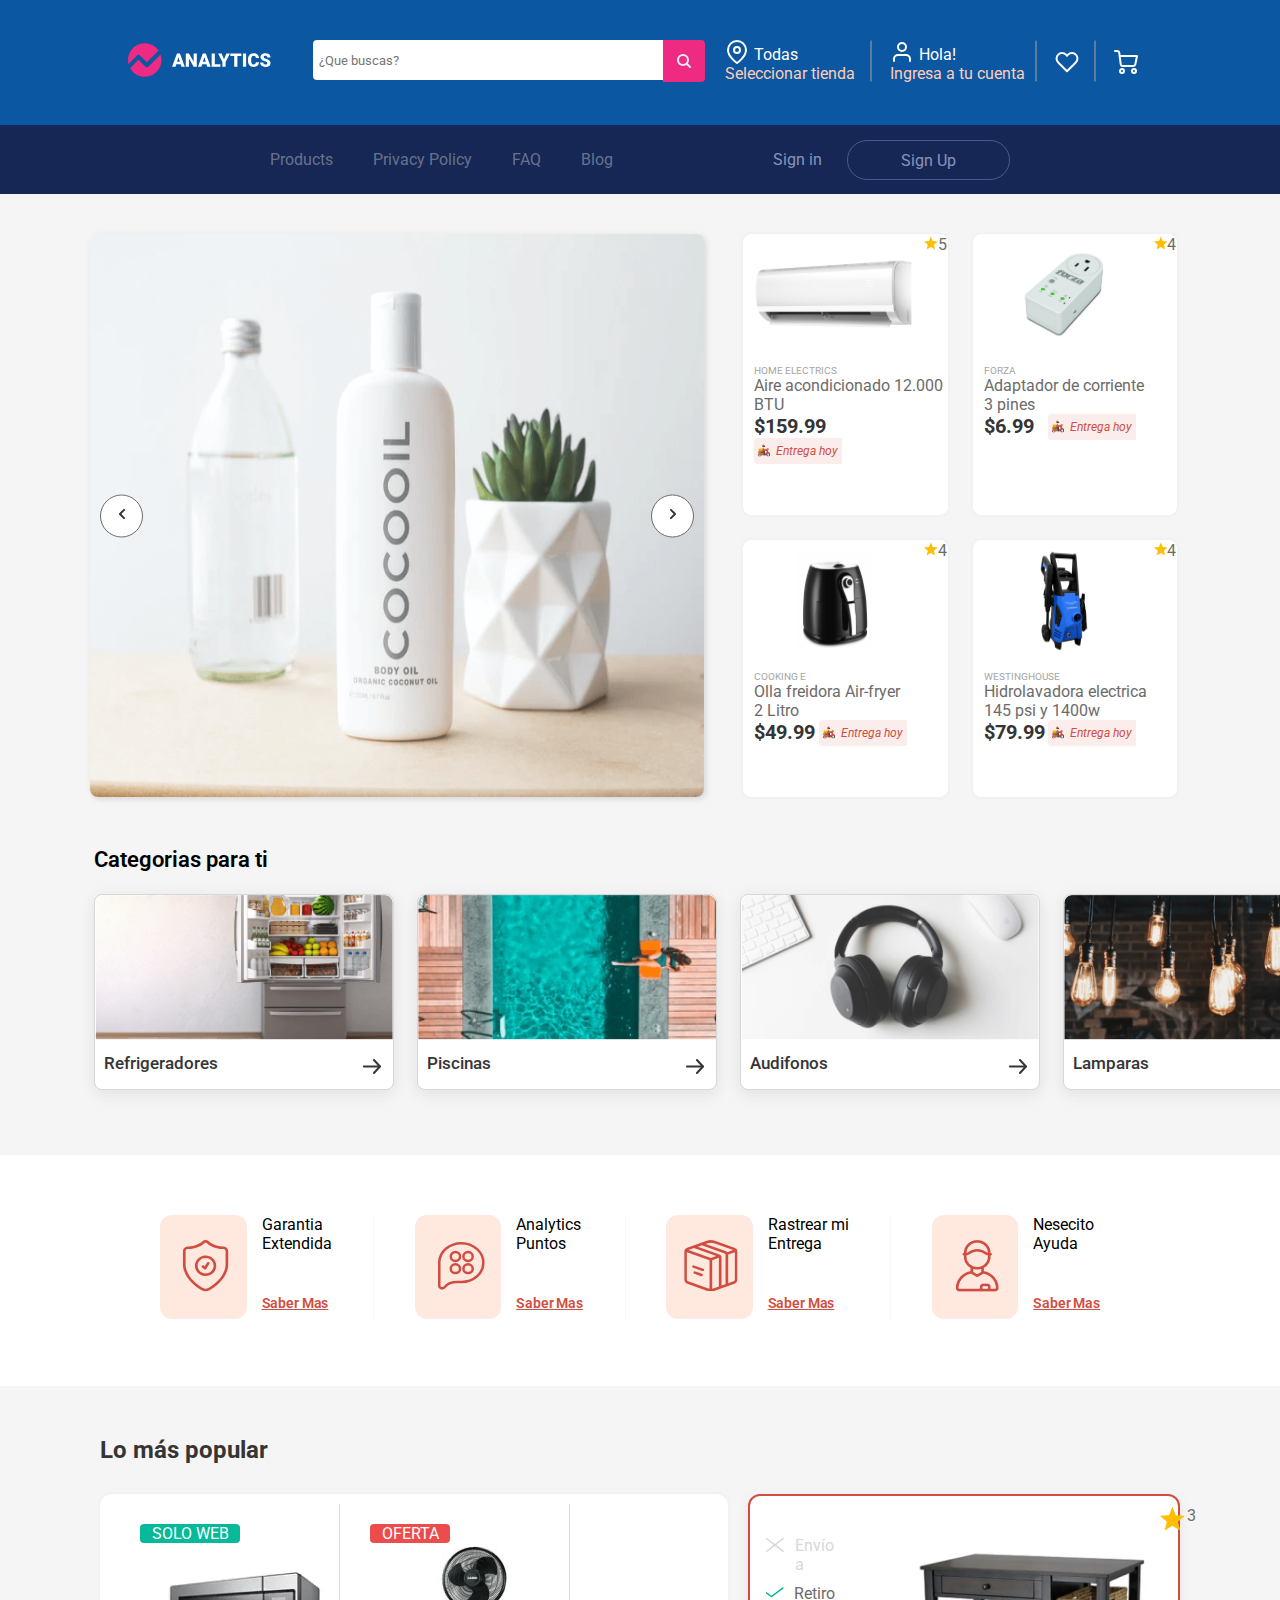
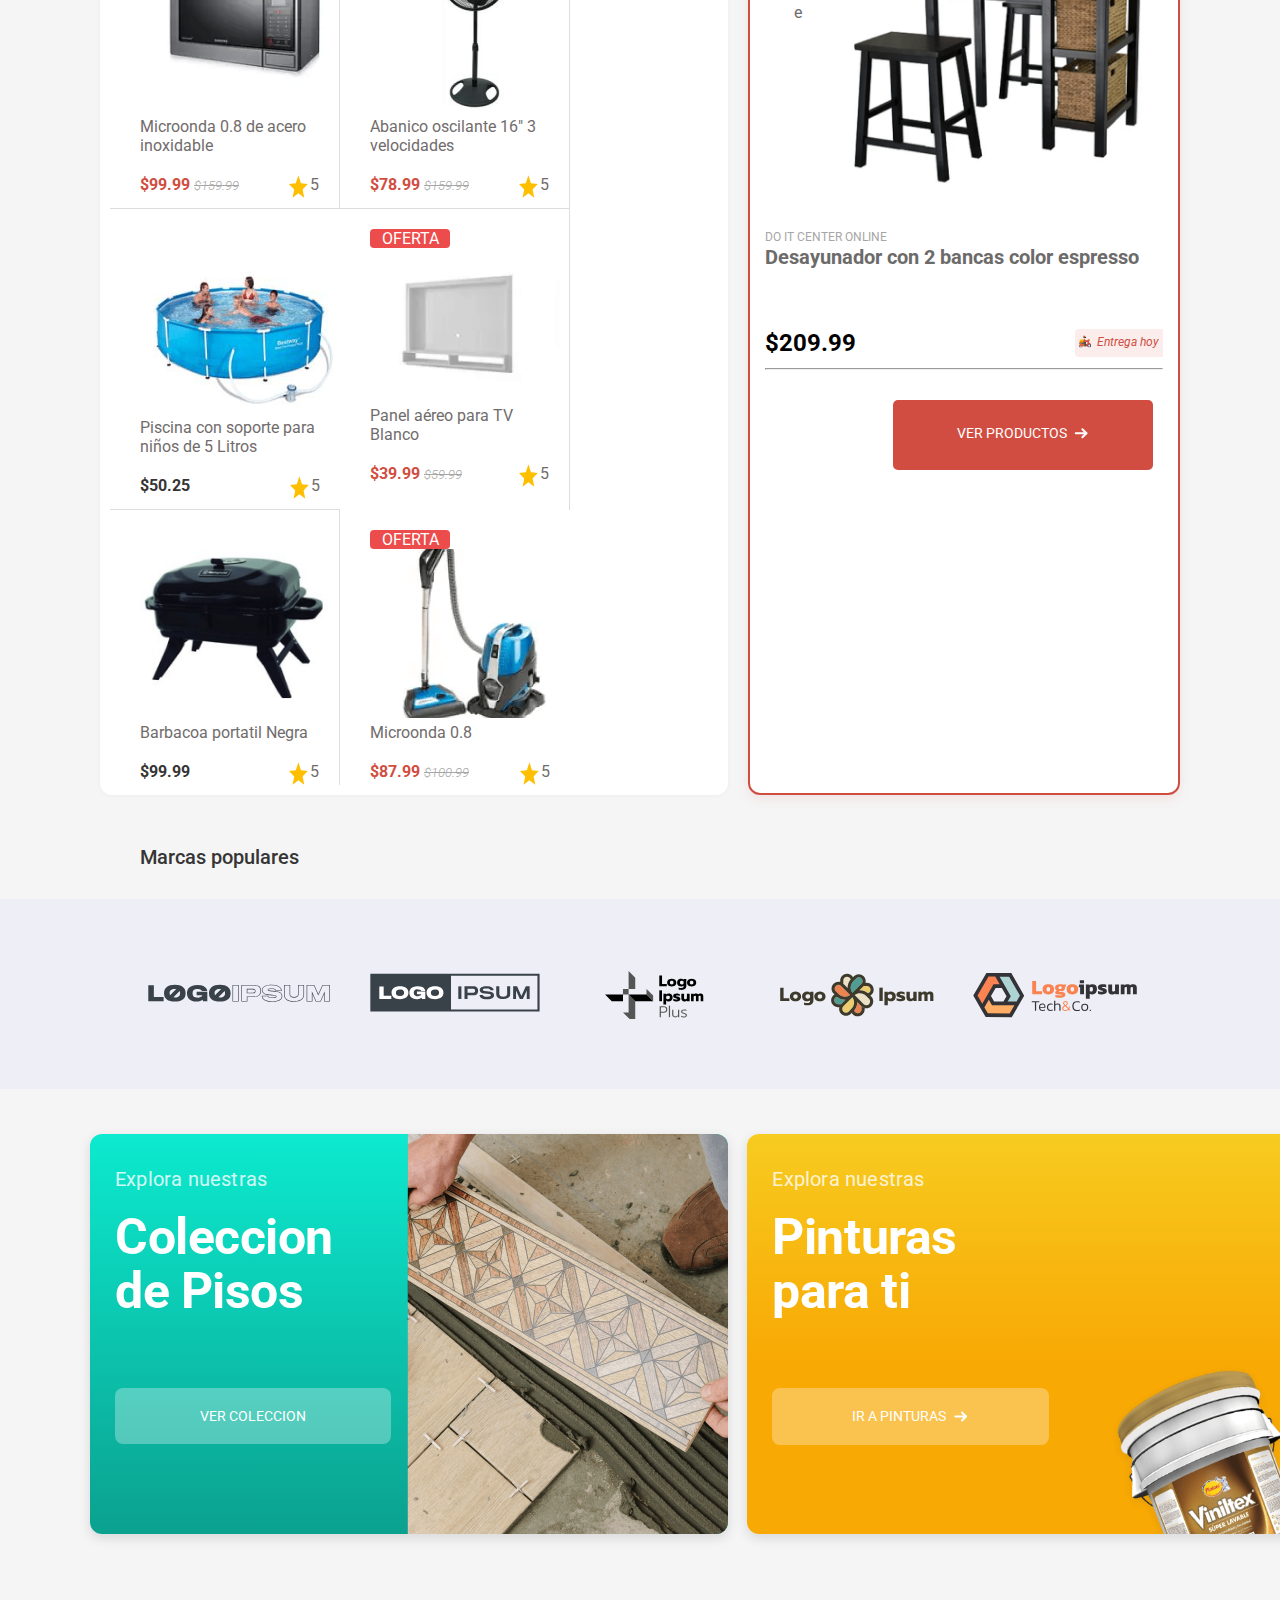
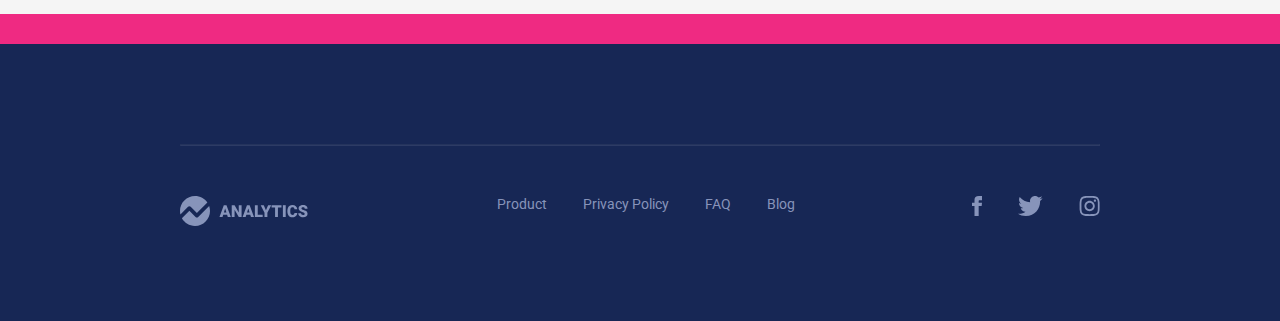
==== commit 90584fa7: "Corrections for issue #4 Close" ====
--- a/index.html
+++ b/index.html
@@ -179,7 +179,7 @@
             </svg></label>
         </ul>
         <div class="products__cards-container">
-          <div class="products__card products__card--first products__card--first-column">
+          <a href="product.html" class="products__card products__card--first products__card--first-column">
             <div class="products__card-img">
               <img src="./img/Rectangle 26 (2).svg" alt="air" width="180" class="img-air">
               <svg width="16" height="16" viewBox="0 0 16 16" class="card__star-icon" fill="none"
@@ -276,8 +276,8 @@
                 </div>
               </div>
             </div>
-          </div>
-          <div class="products__card products__card--first">
+          </a>
+          <a href="product.html" class="products__card products__card--first">
             <div class="products__card-img">
               <img src="./img/Rectangle 26.svg" alt="air" width="180">
               <svg width="16" height="16" viewBox="0 0 16 16" class="card__star-icon" fill="none"
@@ -374,8 +374,8 @@
                 </div>
               </div>
             </div>
-          </div>
-          <div class="products__card products__card--first-column">
+          </a>
+          <a href="product.html" class="products__card products__card--first-column">
             <div class="products__card-img">
               <img src="./img/Rectangle 26 (1).svg" alt="air" width="180">
               <svg width="16" height="16" class="start" viewBox="0 0 16 16" fill="none"
@@ -472,8 +472,8 @@
                 </div>
               </div>
             </div>
-          </div>
-          <div class="products__card">
+          </a>
+          <a href="product.html" class="products__card">
             <div class="products__card-img">
               <img src="./img/Rectangle 26 (3).svg" alt="air" width="180">
               <svg width="16" height="16" viewBox="0 0 16 16" class="card__star-icon" fill="none"
@@ -570,7 +570,7 @@
                 </div>
               </div>
             </div>
-          </div>
+          </a>
         </div>
       </div>
     </div>
@@ -580,7 +580,8 @@
     <div class="container">
       <p class="categories__title">Categorias para ti</p>
       <div class="categories__container">
-        <div class="categories__card">
+
+        <a href="product.html" class="categories__card">
           <img class="categories__card-img" src="./img/Rectangle 651 (4).jpg" alt="Refrigeradores">
           <div class="categories__card-text">
             <p>Refrigeradores</p>
@@ -593,9 +594,9 @@
               </g>
             </svg>
           </div>
-        </div>
-
-        <div class="categories__card">
+        </a>
+
+        <a href="product.html" class="categories__card">
           <img class="categories__card-img" src="./img/Rectangle 651 (1) (1).jpg" alt="Piscinas">
           <div class="categories__card-text">
             <p>Piscinas</p>
@@ -608,9 +609,9 @@
               </g>
             </svg>
           </div>
-        </div>
-
-        <div class="categories__card">
+        </a>
+
+        <a href="product.html" class="categories__card">
           <img class="categories__card-img" src="./img/Rectangle 651 (2) (1).jpg" alt="Audifonos">
           <div class="categories__card-text">
             <p>Audifonos</p>
@@ -623,14 +624,11 @@
               </g>
             </svg>
           </div>
-        </div>
-
-        <div class="categories__card">
-
+        </a>
+
+        <a href="product.html" class="categories__card">
           <img class="categories__card-img" src="./img/Rectangle 651 (3) (1).jpg" alt="">
-
           <div class="categories__card-text">
-
             <p>Lamparas</p>
             <svg width="25" height="27" viewBox="0 0 25 27" fill="none" xmlns="http://www.w3.org/2000/svg">
               <g id="feather-icon / arrow-right">
@@ -641,7 +639,7 @@
               </g>
             </svg>
           </div>
-        </div>
+        </a>
       </div>
     </div> 
   </section>
@@ -741,7 +739,7 @@
       <p class="featured__title">Lo más popular</p>
       <div class="featured__container">
         <div class="featured__products">
-          <div class="featured__product featured__product--line-bottom featured__product--line-left  line-responsive-right line-responsive-down">
+          <a href="product.html" class="featured__product featured__product--line-bottom featured__product--line-left  line-responsive-right line-responsive-down">
             <div class="featured__product-info">
               <p>SOLO WEB</p>
             </div>
@@ -759,8 +757,8 @@
                 <p class="product__detail-punctuation-number">5</p>
               </div>
             </div>
-          </div>
-          <div class="featured__product featured__product--line-bottom featured__product--line-left">
+          </a>
+          <a href="product.html" class="featured__product featured__product--line-bottom featured__product--line-left">
             <div class="featured__product-info featured__product-info--red">
               <p>OFERTA</p>
             </div>
@@ -778,8 +776,8 @@
                 <p class="product__detail-punctuation-number">5</p>
               </div>
             </div>
-          </div>
-          <div class="featured__product featured__product--line-bottom featured__product--spaced-top line-responsive-right">
+          </a>
+          <a href="product.html" class="featured__product featured__product--line-bottom featured__product--spaced-top line-responsive-right">
             <img class="featured__product-img" src="./img/Rectangle 431 (3) (1).jpg" alt="">
             <p class="featured__product-description">Piscina con soporte para niños de 5 Litros</p>
             <div class="featured__product-price">
@@ -793,8 +791,8 @@
                 <p class="product__detail-punctuation-number">5</p>
               </div>
             </div>
-          </div>
-          <div class="featured__product featured__product--line-left line-responsive-down">
+          </a>
+          <a href="product.html" class="featured__product featured__product--line-left line-responsive-down">
             <div class="featured__product-info featured__product-info--red">
               <p>OFERTA</p>
             </div>
@@ -812,8 +810,8 @@
                 <p class="product__detail-punctuation-number">5</p>
               </div>
             </div>
-          </div>
-          <div class="featured__product featured__product--line-left featured__product--spaced-top line-responsive-right">
+          </a>
+          <a href="product.html" class="featured__product featured__product--line-left featured__product--spaced-top line-responsive-right">
             <img class="featured__product-img" src="./img/Rectangle 431 (4) (1).jpg" width="190" alt="">
             <p class="featured__product-description product--top-spacing">Barbacoa portatil Negra</p>
             <div class="featured__product-price">
@@ -827,8 +825,8 @@
                 <p>5</p>
               </div>
             </div>
-          </div>
-          <div class="featured__product ">
+          </a>
+          <a href="product.html" class="featured__product ">
             <div class="featured__product-info featured__product-info--red">
               <p>OFERTA</p>
             </div>
@@ -846,7 +844,7 @@
                 <p>5</p>
               </div>
             </div>
-          </div>
+          </a>
         </div>
 
         <div class="featured__product-detail">
@@ -978,16 +976,15 @@
           </div>
           <hr>
           <div class="product__detail-container-button">
-            <button class="product__detail-button" >
+            <a href="product.html" class="product__detail-button" >
               VER PRODUCTOS <svg width="17" height="17" viewBox="0 0 17 17" fill="none" xmlns="http://www.w3.org/2000/svg">
                 <g id="feather-icon / arrow-right">
                 <path id="Shape" d="M2.72266 8.30835H13.3893" stroke="white" stroke-width="2" stroke-linecap="round" stroke-linejoin="round"/>
                 <path id="Shape_2" d="M9.38916 4.30835L13.3892 8.30835L9.38916 12.3083" stroke="white" stroke-width="2" stroke-linecap="round" stroke-linejoin="round"/>
                 </g>
                 </svg>
-            </button>
-          </div>
-          
+            </a>
+          </div>
         </div>
       </div>
       
@@ -1090,7 +1087,7 @@
           <div class="explore__card-text">
             <p class="explore__card-subtitle">Explora nuestras</p>
             <p class="explore__card-title">Coleccion de Pisos</p>
-            <button class="explore__card-button">VER COLECCION</button>
+            <a href="product.html" class="explore__card-button">VER COLECCION</a>
           </div>
             <img src="./img/worker-putting-tiles-on-the-floor (1).jpg" class="explore__card-img-floor" alt="">
         </div>
@@ -1098,7 +1095,7 @@
           <div class="explore__card-text">
             <p class="explore__card-subtitle">Explora nuestras</p>
             <p class="explore__card-title">Pinturas para ti</p>
-            <button class="explore__card-button">IR A PINTURAS
+            <a href="product.html" class="explore__card-button">IR A PINTURAS
               <svg width="17" height="17" viewBox="0 0 17 17" fill="none"
                 xmlns="http://www.w3.org/2000/svg">
                 <g id="feather-icon / arrow-right">
@@ -1108,7 +1105,7 @@
                     stroke-linecap="round" stroke-linejoin="round" />
                 </g>
               </svg>
-            </button>
+            </a>
           </div>
             <img src="./img/image-removebg-preview (6) 1 (1).jpg" alt="" width="280px" class="explore__card-img-paint">
         </div>
@@ -1122,7 +1119,8 @@
       <hr class="footer__hr">
       <div class="container">
         <div class="footer__menu">
-          <svg xmlns="http://www.w3.org/2000/svg" width="139" height="30" viewBox="0 0 139 30" fill="none">
+          <a href="index.html">
+            <svg xmlns="http://www.w3.org/2000/svg" width="139" height="30" viewBox="0 0 139 30" fill="none">
               <path
                 d="M27.3812 6.52984C24.6786 2.58689 20.1414 0.000244141 15 0.000244141C6.71573 0.000244141 0 6.71597 0 15.0002C0 16.2055 0.14215 17.3775 0.410585 18.5005L8.04917 10.8619C8.78141 10.1297 9.96859 10.1297 10.7008 10.8619L16.875 17.0361L27.3812 6.52984Z"
                 fill="#8794BA" />
@@ -1152,6 +1150,7 @@
                 d="M124.711 17.8587C124.711 17.442 124.562 17.1173 124.265 16.8846C123.973 16.6519 123.456 16.4111 122.714 16.1621C121.973 15.9132 121.367 15.6723 120.896 15.4396C119.364 14.6874 118.599 13.6537 118.599 12.3387C118.599 11.6839 118.788 11.1075 119.167 10.6096C119.551 10.1063 120.092 9.71667 120.79 9.44067C121.489 9.15926 122.273 9.01855 123.145 9.01855C123.994 9.01855 124.755 9.17008 125.426 9.47314C126.102 9.7762 126.627 10.2091 127 10.772C127.374 11.3294 127.561 11.968 127.561 12.6877H124.719C124.719 12.2061 124.571 11.8327 124.273 11.5675C123.981 11.3023 123.583 11.1697 123.08 11.1697C122.571 11.1697 122.168 11.2834 121.87 11.5107C121.578 11.7326 121.432 12.0167 121.432 12.363C121.432 12.6661 121.594 12.9421 121.919 13.191C122.244 13.4346 122.814 13.6889 123.632 13.9541C124.449 14.2139 125.12 14.4953 125.645 14.7983C126.922 15.5343 127.561 16.5491 127.561 17.8425C127.561 18.8761 127.171 19.6879 126.392 20.2778C125.612 20.8677 124.544 21.1626 123.185 21.1626C122.227 21.1626 121.359 20.9921 120.579 20.6512C119.806 20.3048 119.221 19.834 118.826 19.2387C118.436 18.638 118.242 17.948 118.242 17.1687H121.099C121.099 17.8019 121.261 18.27 121.586 18.5731C121.916 18.8707 122.449 19.0195 123.185 19.0195C123.656 19.0195 124.027 18.9194 124.297 18.7192C124.573 18.5135 124.711 18.2267 124.711 17.8587Z"
                 fill="#8794BA" />
           </svg>
+          </a>
           <div class="footer__menu-links">
             <a>Product</a>
             <a>Privacy Policy</a>
@@ -1159,19 +1158,19 @@
             <a>Blog</a>
           </div>
           <div class="footer__menu-networks">
-            <a href=""><svg xmlns="http://www.w3.org/2000/svg" width="10" height="20" viewBox="0 0 10 20" fill="none">
+            <a href="" aria-label="link facebook Analytic"><svg xmlns="http://www.w3.org/2000/svg" width="10" height="20" viewBox="0 0 10 20" fill="none">
                 <path
                   d="M2.5 6.66691H0V10.0002H2.5V20.0002H6.66667V10.0002H9.66667L10 6.66691H6.66667V5.25024C6.66667 4.50024 6.83333 4.16691 7.58333 4.16691H10V0.000244141H6.83333C3.83333 0.000244141 2.5 1.33358 2.5 3.83358V6.66691Z"
                   fill="#8794BA" />
               </svg>
             </a>
-            <a href=""><svg xmlns="http://www.w3.org/2000/svg" width="25" height="20" viewBox="0 0 25 20" fill="none">
+            <a href="" aria-label="link twitter Analytic"><svg xmlns="http://www.w3.org/2000/svg" width="25" height="20" viewBox="0 0 25 20" fill="none">
                 <path
                   d="M7.7392 20.0002C17.0259 20.0002 22.1045 12.3064 22.1045 5.63496C22.1045 5.41637 22.1 5.19889 22.0899 4.98226C23.0757 4.26966 23.9327 3.38018 24.6086 2.3681C23.704 2.77002 22.7306 3.04067 21.7093 3.16271C22.7516 2.53771 23.5521 1.54859 23.9296 0.369697C22.9539 0.948227 21.8736 1.36862 20.7238 1.59533C19.8021 0.61404 18.49 0.000244141 17.0382 0.000244141C14.2497 0.000244141 11.9885 2.26146 11.9885 5.04859C11.9885 5.44492 12.033 5.83004 12.1192 6.19978C7.92337 5.98902 4.20253 3.9797 1.71264 0.924996C1.27853 1.6709 1.02859 2.53799 1.02859 3.46247C1.02859 5.21401 1.92004 6.76039 3.27554 7.66527C2.44735 7.6398 1.66926 7.41197 0.988846 7.03356C0.987727 7.05456 0.987727 7.07583 0.987727 7.09794C0.987727 9.54333 2.72835 11.5848 5.03827 12.0475C4.61424 12.1631 4.1681 12.2252 3.7074 12.2252C3.38217 12.2252 3.0659 12.1928 2.7583 12.1343C3.40093 14.1399 5.26498 15.5998 7.47498 15.641C5.74667 16.9954 3.5697 17.8023 1.20436 17.8023C0.797123 17.8023 0.395203 17.779 0 17.7323C2.23435 19.1642 4.88741 20.0002 7.7392 20.0002Z"
                   fill="#8794BA" />
               </svg>
             </a>
-            <a href=""><svg xmlns="http://www.w3.org/2000/svg" width="21" height="20" viewBox="0 0 21 20" fill="none">
+            <a href="" aria-label="link instagram Analytic"><svg xmlns="http://www.w3.org/2000/svg" width="21" height="20" viewBox="0 0 21 20" fill="none">
                 <path
                   d="M10.6086 1.83358C13.2753 1.83358 13.6086 1.83358 14.692 1.91691C17.442 2.00024 18.692 3.33358 18.7753 6.00024C18.8586 7.08358 18.8586 7.33358 18.8586 10.0002C18.8586 12.6669 18.8586 13.0002 18.7753 14.0002C18.692 16.6669 17.3586 18.0002 14.692 18.0836C13.6086 18.1669 13.3586 18.1669 10.6086 18.1669C7.94198 18.1669 7.60864 18.1669 6.60864 18.0836C3.85864 18.0002 2.60864 16.6669 2.52531 14.0002C2.44198 12.9169 2.44198 12.6669 2.44198 10.0002C2.44198 7.33358 2.44198 7.00024 2.52531 6.00024C2.60864 3.33358 3.94198 2.00024 6.60864 1.91691C7.60864 1.83358 7.94198 1.83358 10.6086 1.83358ZM10.6086 0.000244141C7.85864 0.000244141 7.52531 0.000244141 6.52531 0.0835775C2.85864 0.250244 0.858643 2.25024 0.691976 5.91691C0.608643 6.91691 0.608643 7.25024 0.608643 10.0002C0.608643 12.7502 0.608643 13.0836 0.691976 14.0836C0.858643 17.7502 2.85864 19.7502 6.52531 19.9169C7.52531 20.0002 7.85864 20.0002 10.6086 20.0002C13.3586 20.0002 13.692 20.0002 14.692 19.9169C18.3586 19.7502 20.3586 17.7502 20.5253 14.0836C20.6086 13.0836 20.6086 12.7502 20.6086 10.0002C20.6086 7.25024 20.6086 6.91691 20.5253 5.91691C20.3586 2.25024 18.3586 0.250244 14.692 0.0835775C13.692 0.000244141 13.3586 0.000244141 10.6086 0.000244141ZM10.6086 4.83358C7.77531 4.83358 5.44198 7.16691 5.44198 10.0002C5.44198 12.8336 7.77531 15.1669 10.6086 15.1669C13.442 15.1669 15.7753 12.8336 15.7753 10.0002C15.7753 7.16691 13.442 4.83358 10.6086 4.83358ZM10.6086 13.3336C8.77531 13.3336 7.27531 11.8336 7.27531 10.0002C7.27531 8.16691 8.77531 6.66691 10.6086 6.66691C12.442 6.66691 13.942 8.16691 13.942 10.0002C13.942 11.8336 12.442 13.3336 10.6086 13.3336ZM15.942 3.50024C15.2753 3.50024 14.7753 4.00024 14.7753 4.66691C14.7753 5.33358 15.2753 5.83358 15.942 5.83358C16.6086 5.83358 17.1086 5.33358 17.1086 4.66691C17.1086 4.00024 16.6086 3.50024 15.942 3.50024Z"
                   fill="#8794BA" />
--- a/stylesheets/home.css
+++ b/stylesheets/home.css
@@ -80,6 +80,7 @@
   border-radius: 8px;
   border: 1px solid var(--color-white);
   background-color: var(--color-white);
+  text-decoration: none;
 }
 
 .products__card--first {
@@ -178,6 +179,8 @@
   background-color: var(--color-white);
   box-shadow: 0px 4px 16px 0px rgba(54, 53, 53, 0.10);
   width: 300px;
+  text-decoration: none;
+  color: var(--layout-carbon-black);
 }
 
 .categories__card-img {
@@ -188,7 +191,7 @@
 
 .categories__card-text {
   font-size: 17px;
-  font-weight: 400;
+  font-weight: 500;
   display: flex;
   justify-content: space-between;
   padding: 9px;
@@ -272,6 +275,7 @@
   padding-top: 10px;
   padding-bottom: 10px;
   padding-left: 10px;
+  
 }
 
 .featured__product--line-bottom{
@@ -287,6 +291,8 @@
   padding-top: 20px;
   padding-left: 30px;
   width: 230px;
+  text-decoration: none;
+  color: var(--layout-carbon-black);
 }
 
 .featured__product--spaced-top {
@@ -416,6 +422,8 @@
   border: none;
   margin-top: 30px;
   cursor: pointer;
+  text-decoration: none;
+  font-size: 14px;
 }
 
 .product--top-spacing {
@@ -521,6 +529,8 @@
   background: rgba(255, 255, 255, 0.30);
   border: none;
   color: var(--color-white);
+  text-decoration: none;
+  font-size: 14px;
 }
 
 .explore__card-img-paint {
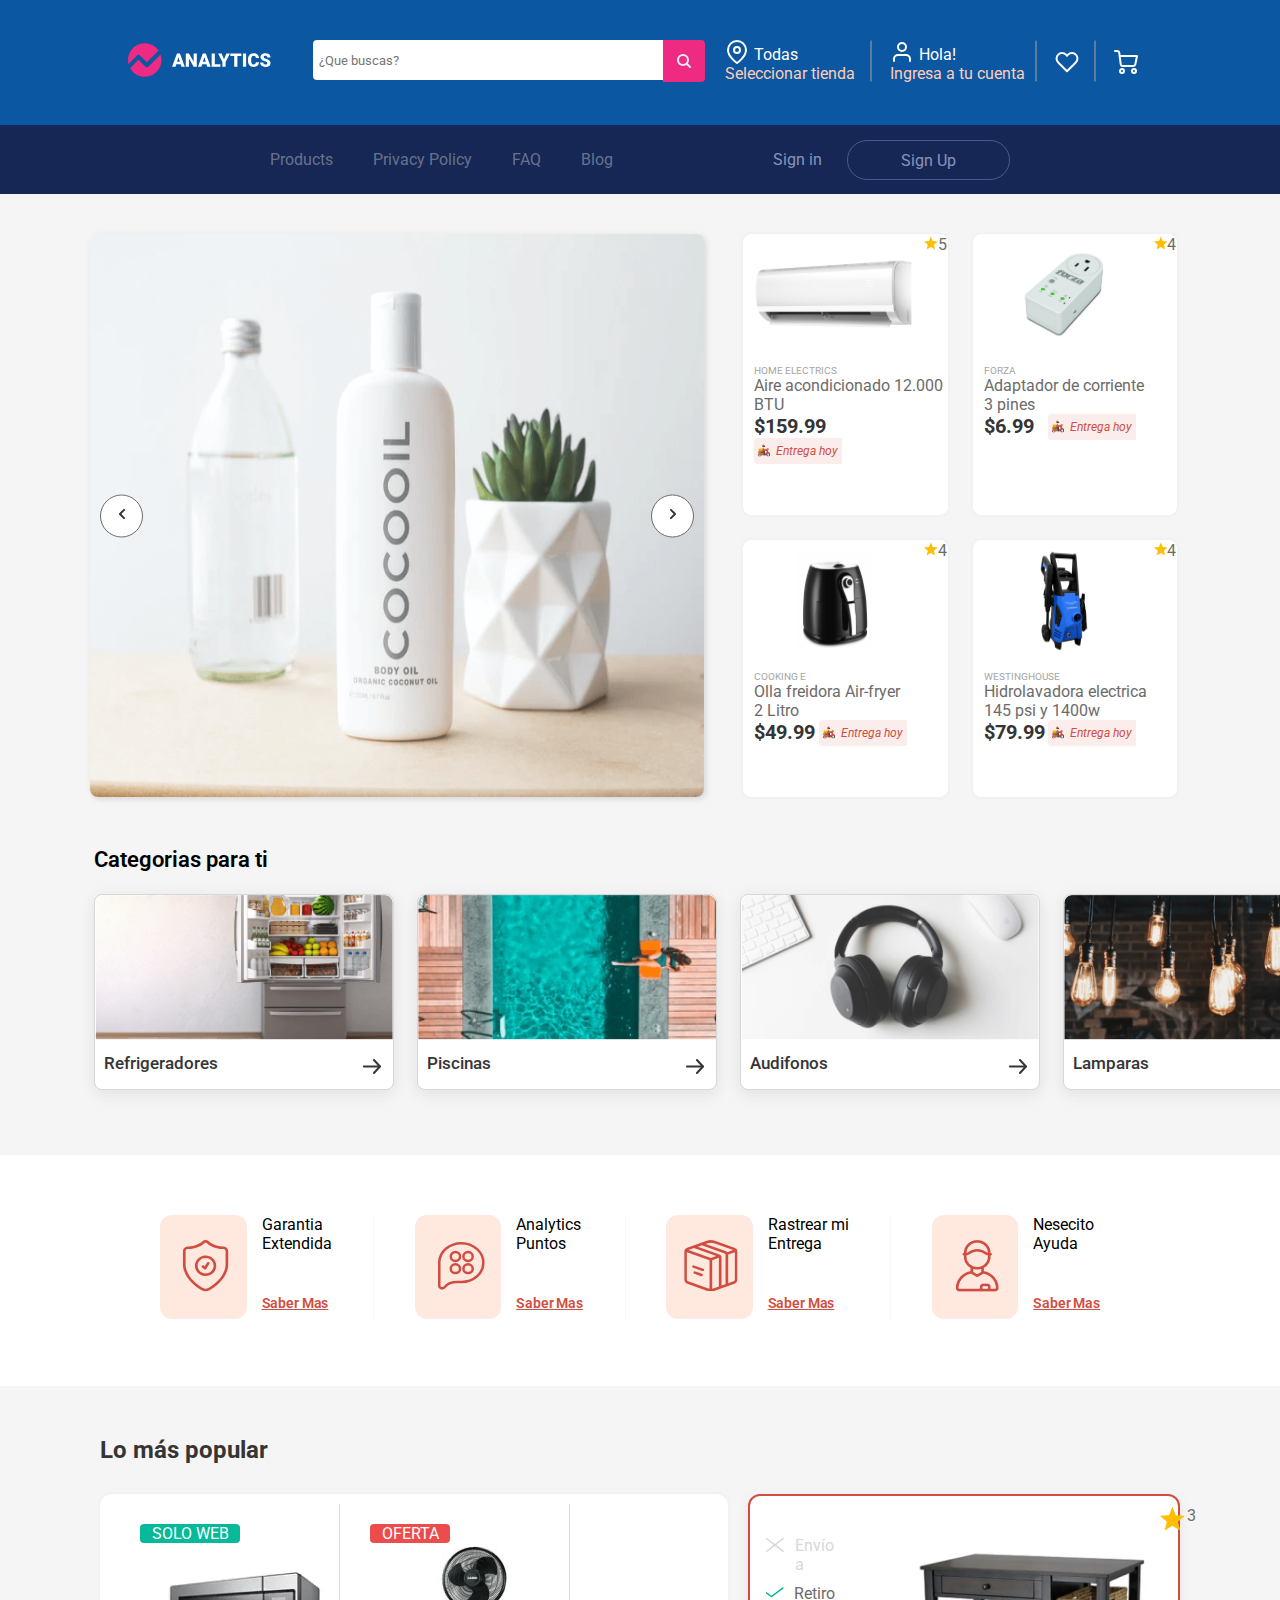
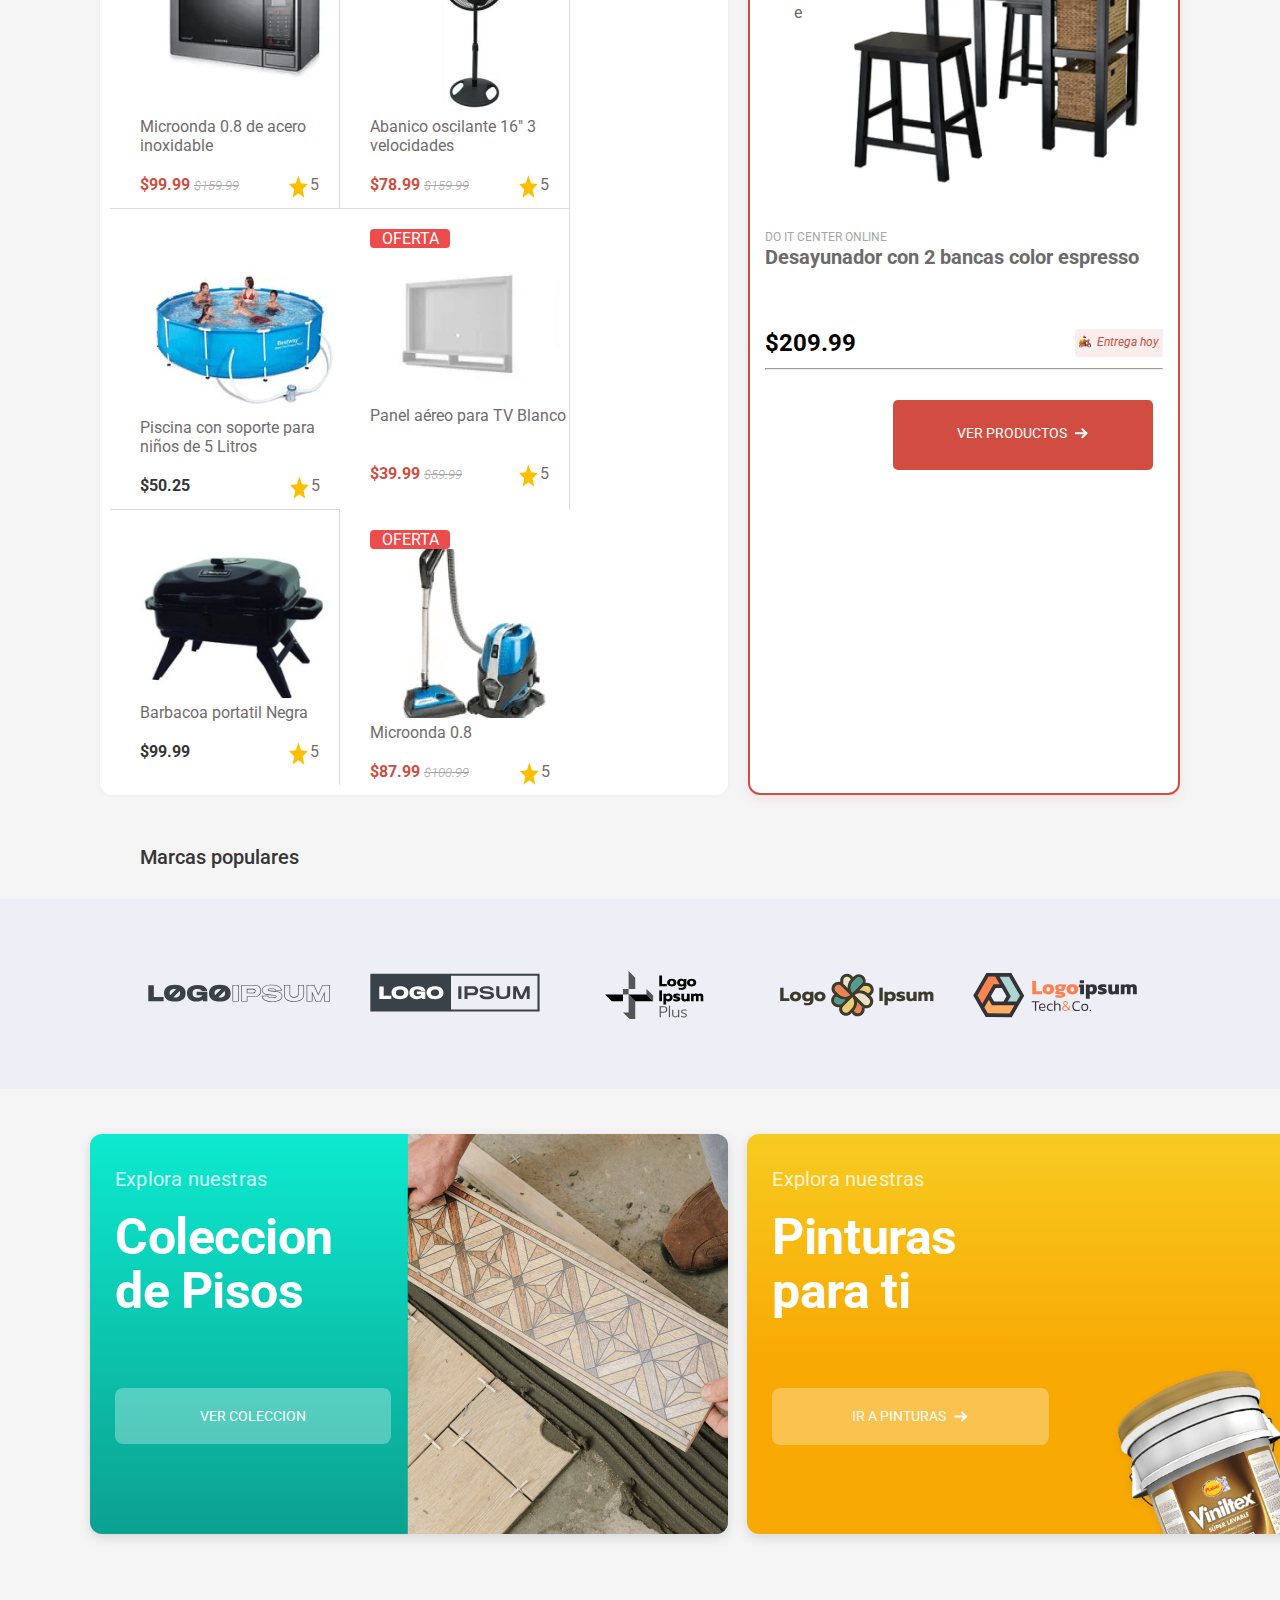
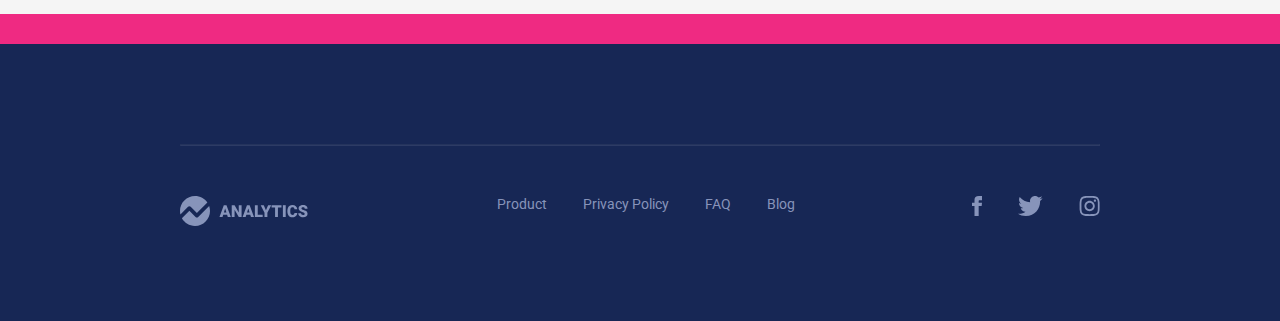
==== commit a7e7fd41: "Modify link-cards in the section featured_products view index.html" ====
--- a/index.html
+++ b/index.html
@@ -179,7 +179,7 @@
             </svg></label>
         </ul>
         <div class="products__cards-container">
-          <a href="product.html" class="products__card products__card--first products__card--first-column">
+          <div class="products__card products__card--first products__card--first-column">
             <div class="products__card-img">
               <img src="./img/Rectangle 26 (2).svg" alt="air" width="180" class="img-air">
               <svg width="16" height="16" viewBox="0 0 16 16" class="card__star-icon" fill="none"
@@ -192,7 +192,7 @@
             </div>
             <div class="product__card-description ">
               <p class="product__card-title">HOME ELECTRICS</p>
-              <p class="product__card-text">Aire acondicionado 12.000</p>
+              <a href="product.html" class="product__card-text">Aire acondicionado 12.000</a>
               <p class="product__card-text">BTU</p>
               <div class="products__information-container">
                 <p class="product__card-price">$159.99</p>
@@ -276,8 +276,8 @@
                 </div>
               </div>
             </div>
-          </a>
-          <a href="product.html" class="products__card products__card--first">
+          </div>
+          <div class="products__card products__card--first">
             <div class="products__card-img">
               <img src="./img/Rectangle 26.svg" alt="air" width="180">
               <svg width="16" height="16" viewBox="0 0 16 16" class="card__star-icon" fill="none"
@@ -290,7 +290,7 @@
             </div>
             <div class="product__card-description">
               <p class="product__card-title">FORZA</p>
-              <p class="product__card-text">Adaptador de corriente</p>
+              <a href="product.html" class="product__card-text">Adaptador de corriente</a>
               <p class="product__card-text">3 pines</p>
               <div class="products__information-container">
                 <p class="product__card-price">$6.99</p>
@@ -374,8 +374,8 @@
                 </div>
               </div>
             </div>
-          </a>
-          <a href="product.html" class="products__card products__card--first-column">
+          </div>
+          <div class="products__card products__card--first-column">
             <div class="products__card-img">
               <img src="./img/Rectangle 26 (1).svg" alt="air" width="180">
               <svg width="16" height="16" class="start" viewBox="0 0 16 16" fill="none"
@@ -388,7 +388,7 @@
             </div>
             <div class="product__card-description">
               <p class="product__card-title">COOKING E</p>
-              <p class="product__card-text">Olla freidora Air-fryer</p>
+              <a href="product.html" class="product__card-text">Olla freidora Air-fryer</a>
               <p class="product__card-text">2 Litro</p>
               <div class="products__information-container">
                 <p class="product__card-price">$49.99</p>
@@ -472,8 +472,8 @@
                 </div>
               </div>
             </div>
-          </a>
-          <a href="product.html" class="products__card">
+          </div>
+          <div class="products__card">
             <div class="products__card-img">
               <img src="./img/Rectangle 26 (3).svg" alt="air" width="180">
               <svg width="16" height="16" viewBox="0 0 16 16" class="card__star-icon" fill="none"
@@ -486,7 +486,7 @@
             </div>
             <div class="product__card-description">
               <p class="product__card-title">WESTINGHOUSE</p>
-              <p class="product__card-text">Hidrolavadora electrica</p>
+              <a href="product.html" class="product__card-text">Hidrolavadora electrica</a>
               <p class="product__card-text">145 psi y 1400w</p>
               <div class="products__information-container">
                 <p class="product__card-price">$79.99</p>
@@ -570,7 +570,7 @@
                 </div>
               </div>
             </div>
-          </a>
+          </div>
         </div>
       </div>
     </div>
@@ -581,10 +581,10 @@
       <p class="categories__title">Categorias para ti</p>
       <div class="categories__container">
 
-        <a href="product.html" class="categories__card">
+        <div class="categories__card">
           <img class="categories__card-img" src="./img/Rectangle 651 (4).jpg" alt="Refrigeradores">
           <div class="categories__card-text">
-            <p>Refrigeradores</p>
+            <a href="product.html">Refrigeradores</a>
             <svg width="25" height="27" viewBox="0 0 25 27" fill="none" xmlns="http://www.w3.org/2000/svg">
               <g id="feather-icon / arrow-right">
                 <path id="Shape" d="M4.95648 13.4746H20.9565" stroke="#363535" stroke-width="2" stroke-linecap="round"
@@ -594,12 +594,12 @@
               </g>
             </svg>
           </div>
-        </a>
-
-        <a href="product.html" class="categories__card">
+        </div>
+
+        <div class="categories__card">
           <img class="categories__card-img" src="./img/Rectangle 651 (1) (1).jpg" alt="Piscinas">
           <div class="categories__card-text">
-            <p>Piscinas</p>
+            <a href="product.html">Piscinas</a>
             <svg width="25" height="27" viewBox="0 0 25 27" fill="none" xmlns="http://www.w3.org/2000/svg">
               <g id="feather-icon / arrow-right">
                 <path id="Shape" d="M4.95648 13.4746H20.9565" stroke="#363535" stroke-width="2" stroke-linecap="round"
@@ -609,12 +609,12 @@
               </g>
             </svg>
           </div>
-        </a>
-
-        <a href="product.html" class="categories__card">
+        </div>
+
+        <div class="categories__card">
           <img class="categories__card-img" src="./img/Rectangle 651 (2) (1).jpg" alt="Audifonos">
           <div class="categories__card-text">
-            <p>Audifonos</p>
+            <a href="product.html">Audifonos</a>
             <svg width="25" height="27" viewBox="0 0 25 27" fill="none" xmlns="http://www.w3.org/2000/svg">
               <g id="feather-icon / arrow-right">
                 <path id="Shape" d="M4.95648 13.4746H20.9565" stroke="#363535" stroke-width="2" stroke-linecap="round"
@@ -624,12 +624,12 @@
               </g>
             </svg>
           </div>
-        </a>
-
-        <a href="product.html" class="categories__card">
+        </div>
+
+        <div class="categories__card">
           <img class="categories__card-img" src="./img/Rectangle 651 (3) (1).jpg" alt="">
           <div class="categories__card-text">
-            <p>Lamparas</p>
+            <a href="product.html">Lamparas</a>
             <svg width="25" height="27" viewBox="0 0 25 27" fill="none" xmlns="http://www.w3.org/2000/svg">
               <g id="feather-icon / arrow-right">
                 <path id="Shape" d="M4.95648 13.4746H20.9565" stroke="#363535" stroke-width="2" stroke-linecap="round"
@@ -639,7 +639,7 @@
               </g>
             </svg>
           </div>
-        </a>
+        </div>
       </div>
     </div> 
   </section>
@@ -739,12 +739,12 @@
       <p class="featured__title">Lo más popular</p>
       <div class="featured__container">
         <div class="featured__products">
-          <a href="product.html" class="featured__product featured__product--line-bottom featured__product--line-left  line-responsive-right line-responsive-down">
+          <div class="featured__product featured__product--line-bottom featured__product--line-left  line-responsive-right line-responsive-down">
             <div class="featured__product-info">
               <p>SOLO WEB</p>
             </div>
             <img class="featured__product-img" src="./img/Rectangle 431 (6).jpg" alt="">
-            <p class="featured__product-description">Microonda 0.8 de acero inoxidable</p>
+            <a href="product.html" class="featured__product-description">Microonda 0.8 de acero inoxidable</a>
             <div class="featured__product-price">
               <p class="featured__product-sale-price">$99.99 <span
                   class="featured__product-original-price">$159.99</span></p>
@@ -757,13 +757,13 @@
                 <p class="product__detail-punctuation-number">5</p>
               </div>
             </div>
-          </a>
-          <a href="product.html" class="featured__product featured__product--line-bottom featured__product--line-left">
+          </div>
+          <div class="featured__product featured__product--line-bottom featured__product--line-left">
             <div class="featured__product-info featured__product-info--red">
               <p>OFERTA</p>
             </div>
             <img class="featured__product-img" src="./img/Rectangle 431 (1) (1).jpg" alt="">
-            <p class="featured__product-description">Abanico oscilante 16" 3 velocidades</p>
+            <a href="product.html" class="featured__product-description">Abanico oscilante 16" 3 velocidades</a>
             <div class="featured__product-price">
               <p class="featured__product-sale-price">$78.99 <span
                   class="featured__product-original-price">$159.99</span></p>
@@ -776,10 +776,10 @@
                 <p class="product__detail-punctuation-number">5</p>
               </div>
             </div>
-          </a>
-          <a href="product.html" class="featured__product featured__product--line-bottom featured__product--spaced-top line-responsive-right">
+          </div>
+          <div class="featured__product featured__product--line-bottom featured__product--spaced-top line-responsive-right">
             <img class="featured__product-img" src="./img/Rectangle 431 (3) (1).jpg" alt="">
-            <p class="featured__product-description">Piscina con soporte para niños de 5 Litros</p>
+            <a href="product.html" class="featured__product-description">Piscina con soporte para niños de 5 Litros</a>
             <div class="featured__product-price">
               <p>$50.25</p>
               <div class="product__detail-punctuation">
@@ -791,13 +791,13 @@
                 <p class="product__detail-punctuation-number">5</p>
               </div>
             </div>
-          </a>
-          <a href="product.html" class="featured__product featured__product--line-left line-responsive-down">
+          </div>
+          <div class="featured__product featured__product--line-left line-responsive-down">
             <div class="featured__product-info featured__product-info--red">
               <p>OFERTA</p>
             </div>
             <img class="featured__product-img" src="./img/Rectangle 431 (2) (1).jpg" width="190" alt="">
-            <p class="featured__product-description">Panel aéreo para TV Blanco</p>
+            <a href="product.html" class="featured__product-description">Panel aéreo para TV Blanco</a>
             <div class="featured__product-price">
               <p class="featured__product-sale-price">$39.99 <span
                   class="featured__product-original-price">$59.99</span></p>
@@ -810,10 +810,10 @@
                 <p class="product__detail-punctuation-number">5</p>
               </div>
             </div>
-          </a>
-          <a href="product.html" class="featured__product featured__product--line-left featured__product--spaced-top line-responsive-right">
+          </div>
+          <div  class="featured__product featured__product--line-left featured__product--spaced-top line-responsive-right">
             <img class="featured__product-img" src="./img/Rectangle 431 (4) (1).jpg" width="190" alt="">
-            <p class="featured__product-description product--top-spacing">Barbacoa portatil Negra</p>
+            <a href="product.html" class="featured__product-description product--top-spacing">Barbacoa portatil Negra</a>
             <div class="featured__product-price">
               <p>$99.99</p>
               <div class="product__detail-punctuation">
@@ -825,13 +825,13 @@
                 <p>5</p>
               </div>
             </div>
-          </a>
-          <a href="product.html" class="featured__product ">
+          </div>
+          <div class="featured__product ">
             <div class="featured__product-info featured__product-info--red">
               <p>OFERTA</p>
             </div>
             <img class="featured__product-img featured__product-img--spacing-boton" src="./img/Rectangle 431 (5) (1).jpg" alt="">
-            <p class="featured__product-description featured__product-description--spacing-boton">Microonda 0.8</p>
+            <a href="product.html" class="featured__product-description featured__product-description--spacing-boton">Microonda 0.8</a>
             <div class="featured__product-price">
               <p class="featured__product-sale-price">$87.99 <span
                   class="featured__product-original-price">$100.99</span></p>
@@ -844,7 +844,7 @@
                 <p>5</p>
               </div>
             </div>
-          </a>
+          </div>
         </div>
 
         <div class="featured__product-detail">
--- a/stylesheets/home.css
+++ b/stylesheets/home.css
@@ -81,6 +81,22 @@
   border: 1px solid var(--color-white);
   background-color: var(--color-white);
   text-decoration: none;
+  position: relative
+}
+
+.product__card-text {
+  font-size: 16px;
+  color: var(--layout-stone-grey);
+  text-decoration: none;
+}
+
+.products__card a::after{
+  content: "";
+  position: absolute;
+  top: 0;
+  left: 0;
+  width: 100%;
+  height: 100%;
 }
 
 .products__card--first {
@@ -139,10 +155,6 @@
   color: #A6A6A6;
 }
 
-.product__card-text {
-  font-size: 16px;
-  color: var(--layout-stone-grey);
-}
 
 .product__card-price {
   font-weight: bold;
@@ -181,6 +193,22 @@
   width: 300px;
   text-decoration: none;
   color: var(--layout-carbon-black);
+  position: relative;
+}
+
+.categories__card a {
+  text-decoration: none;
+  color: var(--layout-carbon-black);
+}
+
+.categories__card a::after {
+  content: "";
+  position: absolute;
+  top: 0;
+  left: 0;
+  width: 100%;
+  height: 100%;
+  text-decoration: none;
 }
 
 .categories__card-img {
@@ -293,6 +321,16 @@
   width: 230px;
   text-decoration: none;
   color: var(--layout-carbon-black);
+  position: relative;
+}
+
+.featured__product a::after {
+  content: "";
+  position: absolute;
+  top: 0;
+  left: 0;
+  width: 100%;
+  height: 100%;
 }
 
 .featured__product--spaced-top {
@@ -319,8 +357,8 @@
 .featured__product-description {
   color: #716C6C;
   font-size: 16px;
-  margin-bottom: 20px;
   padding-right: 10px;
+  text-decoration: none;
 }
 
 .featured__product-price {
@@ -328,6 +366,7 @@
   justify-content: space-between;
   padding-right: 20px;
   font-weight: 700;
+  margin-top: 20px;
 }
 
 .featured__product-sale-price {
